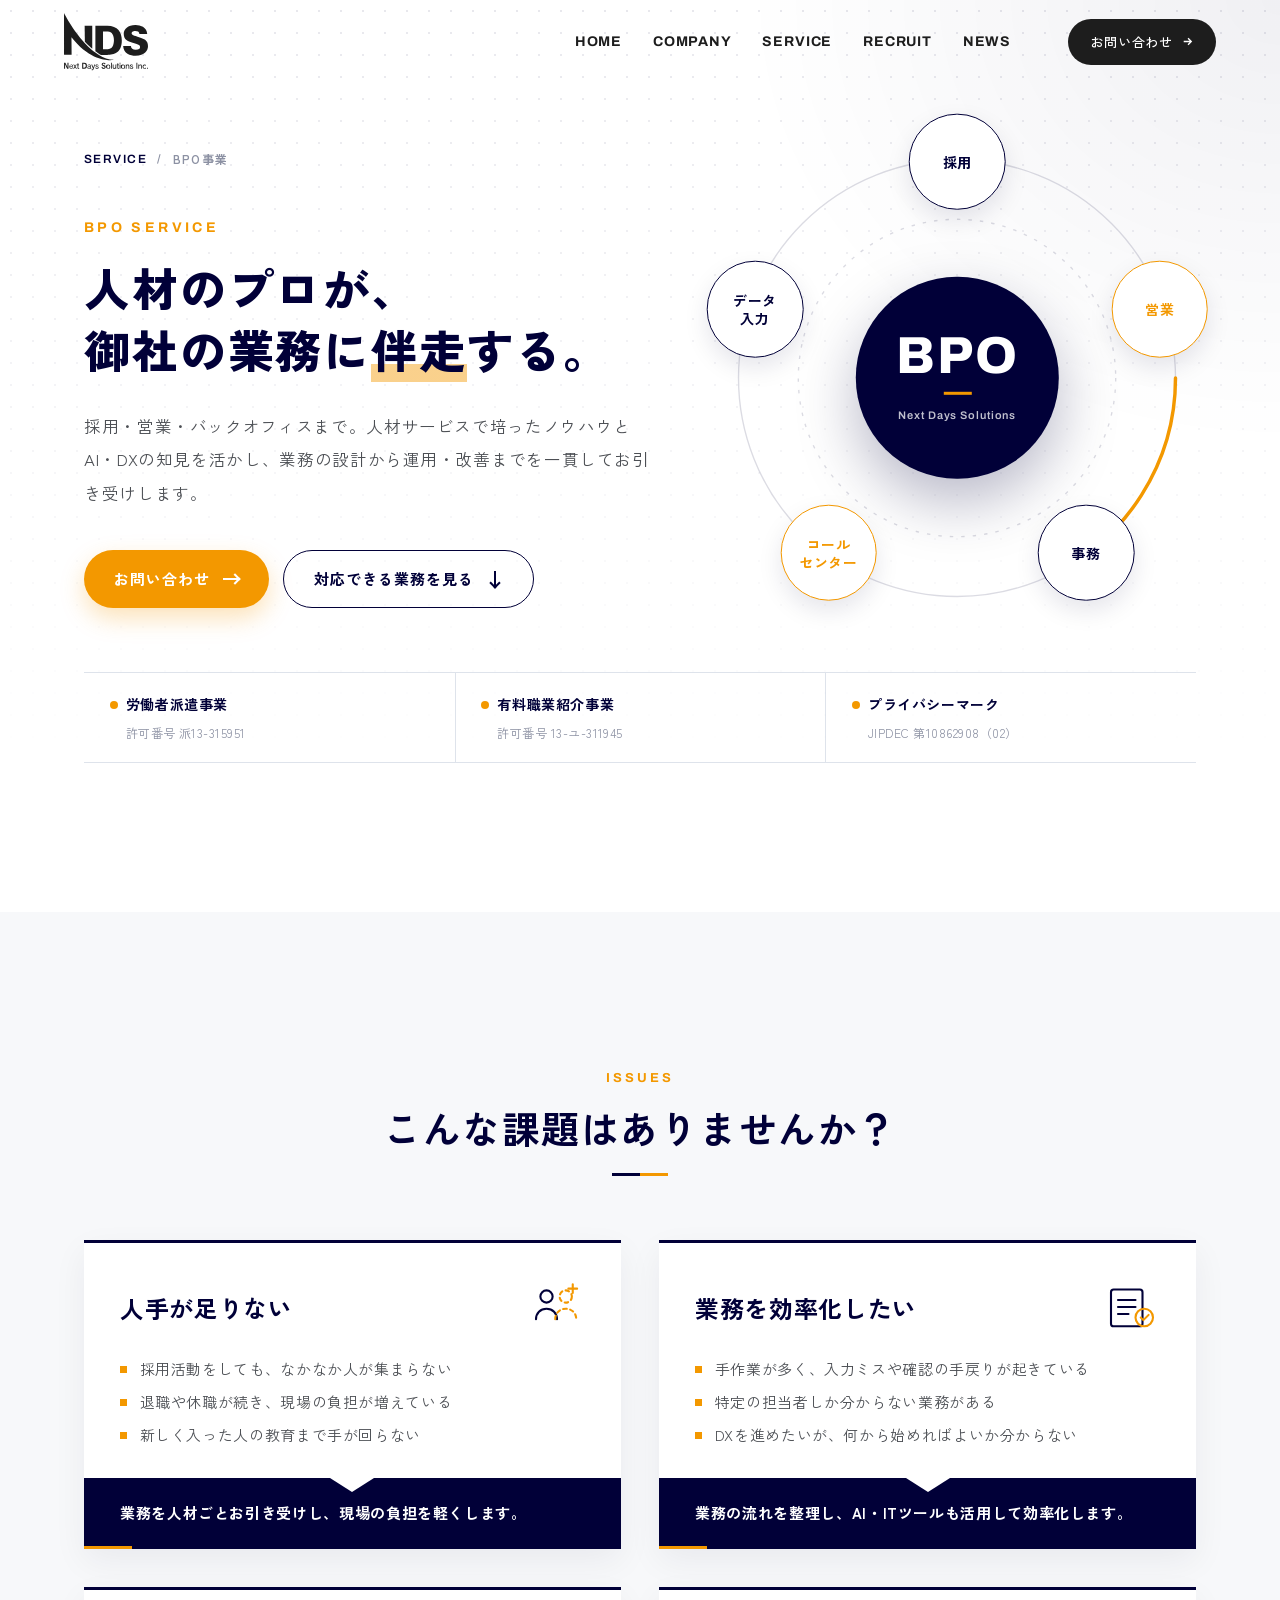
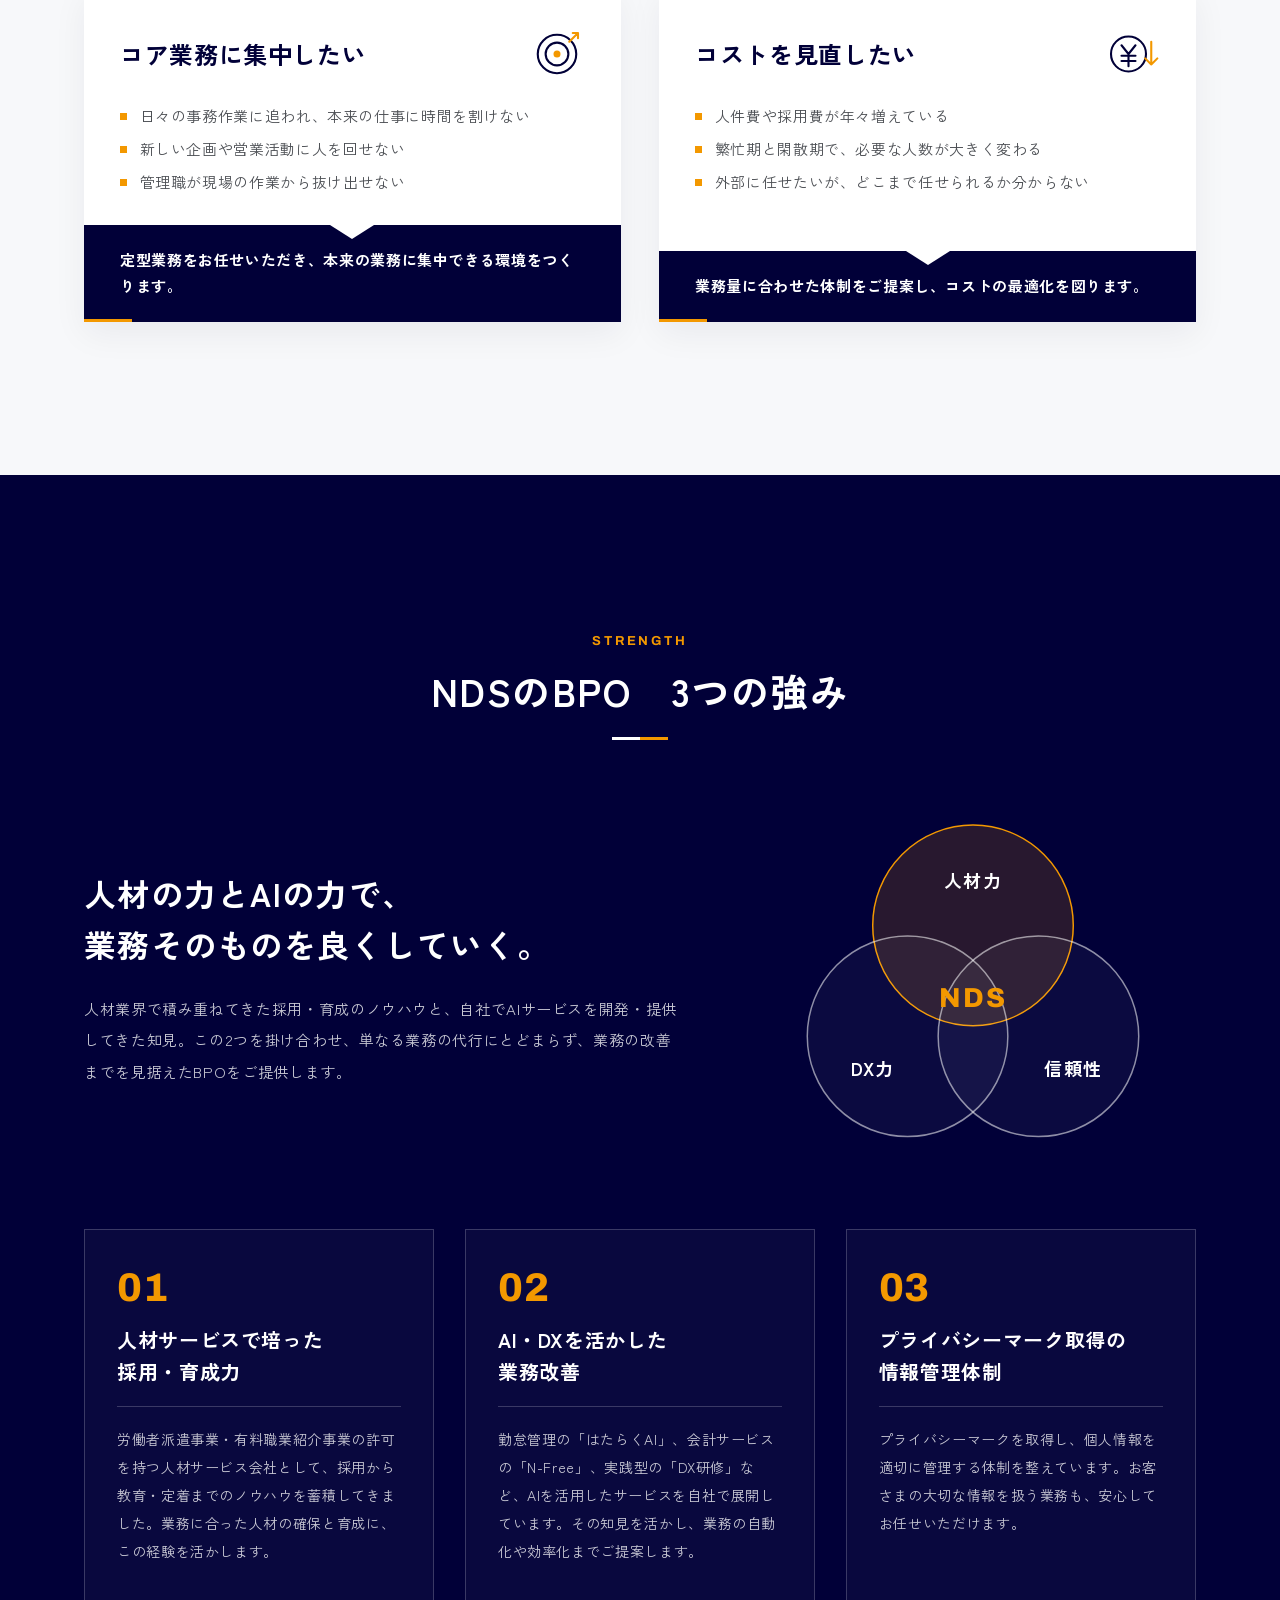
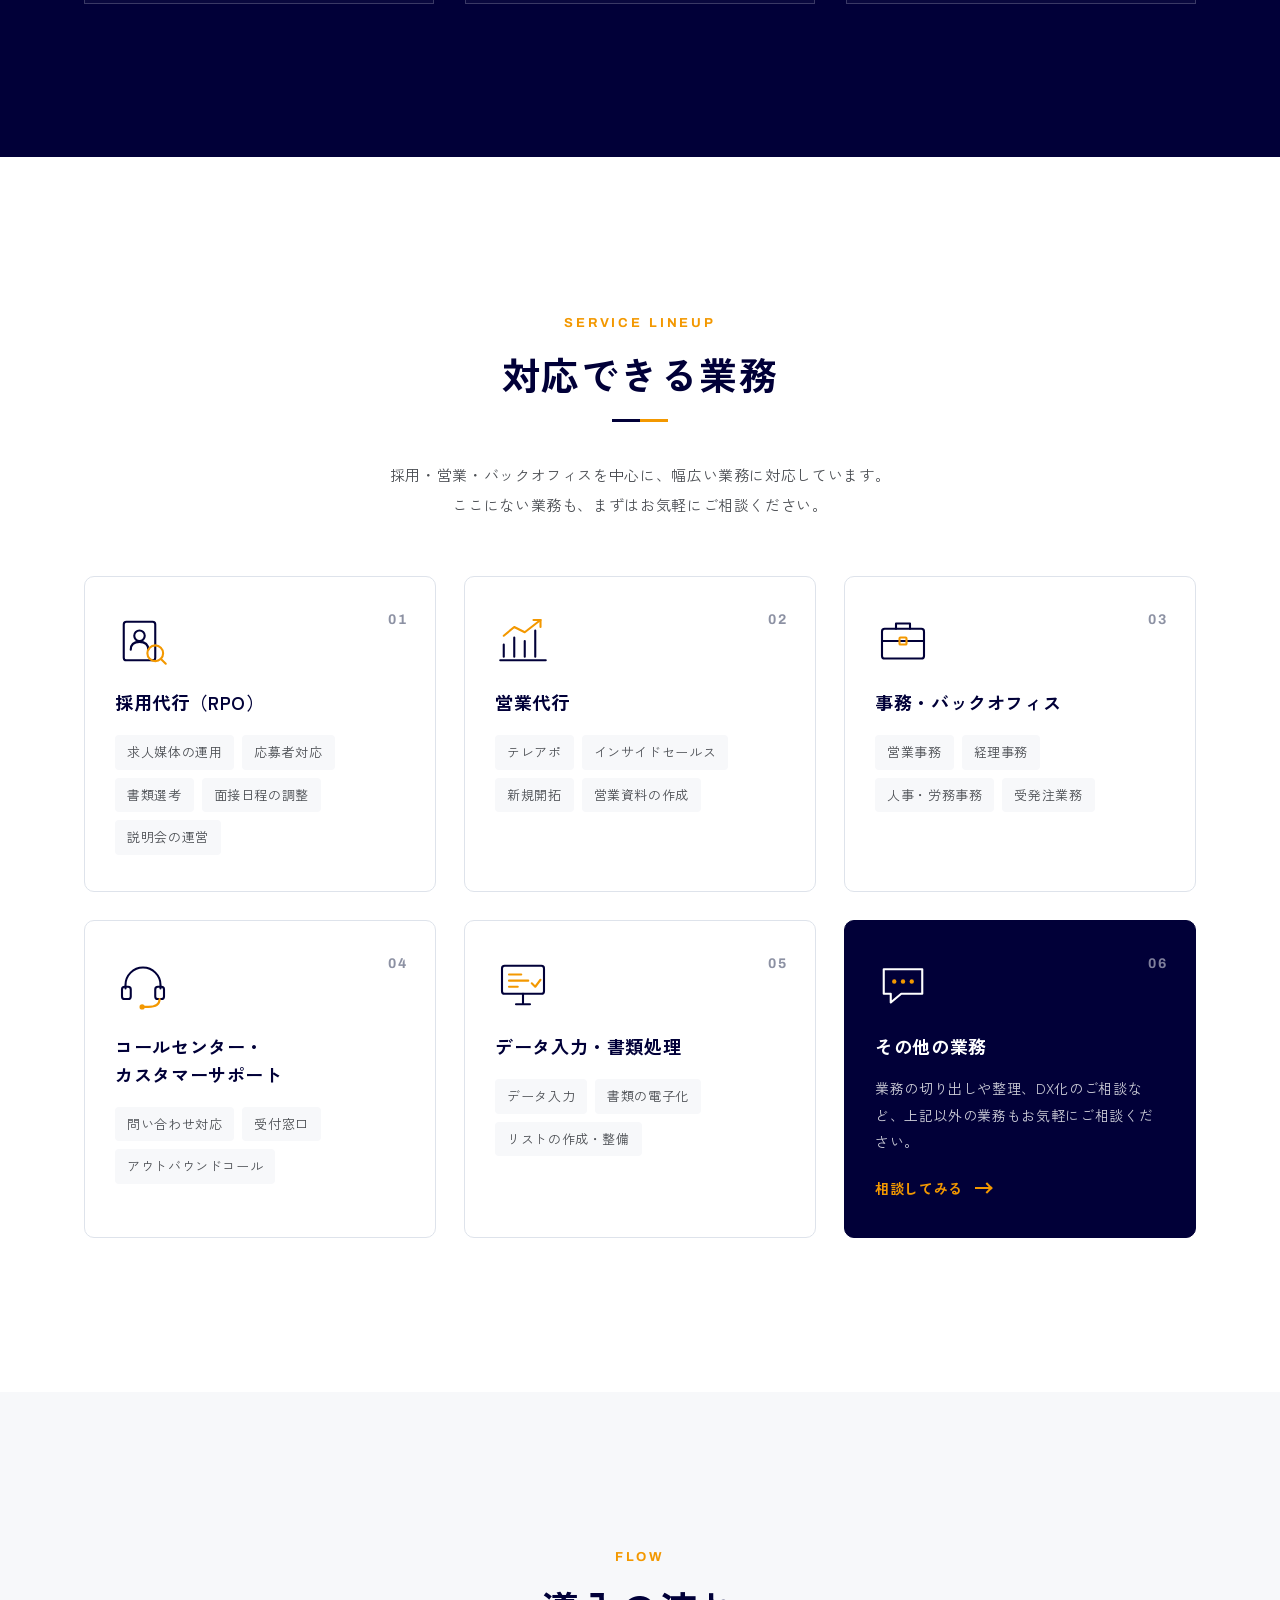
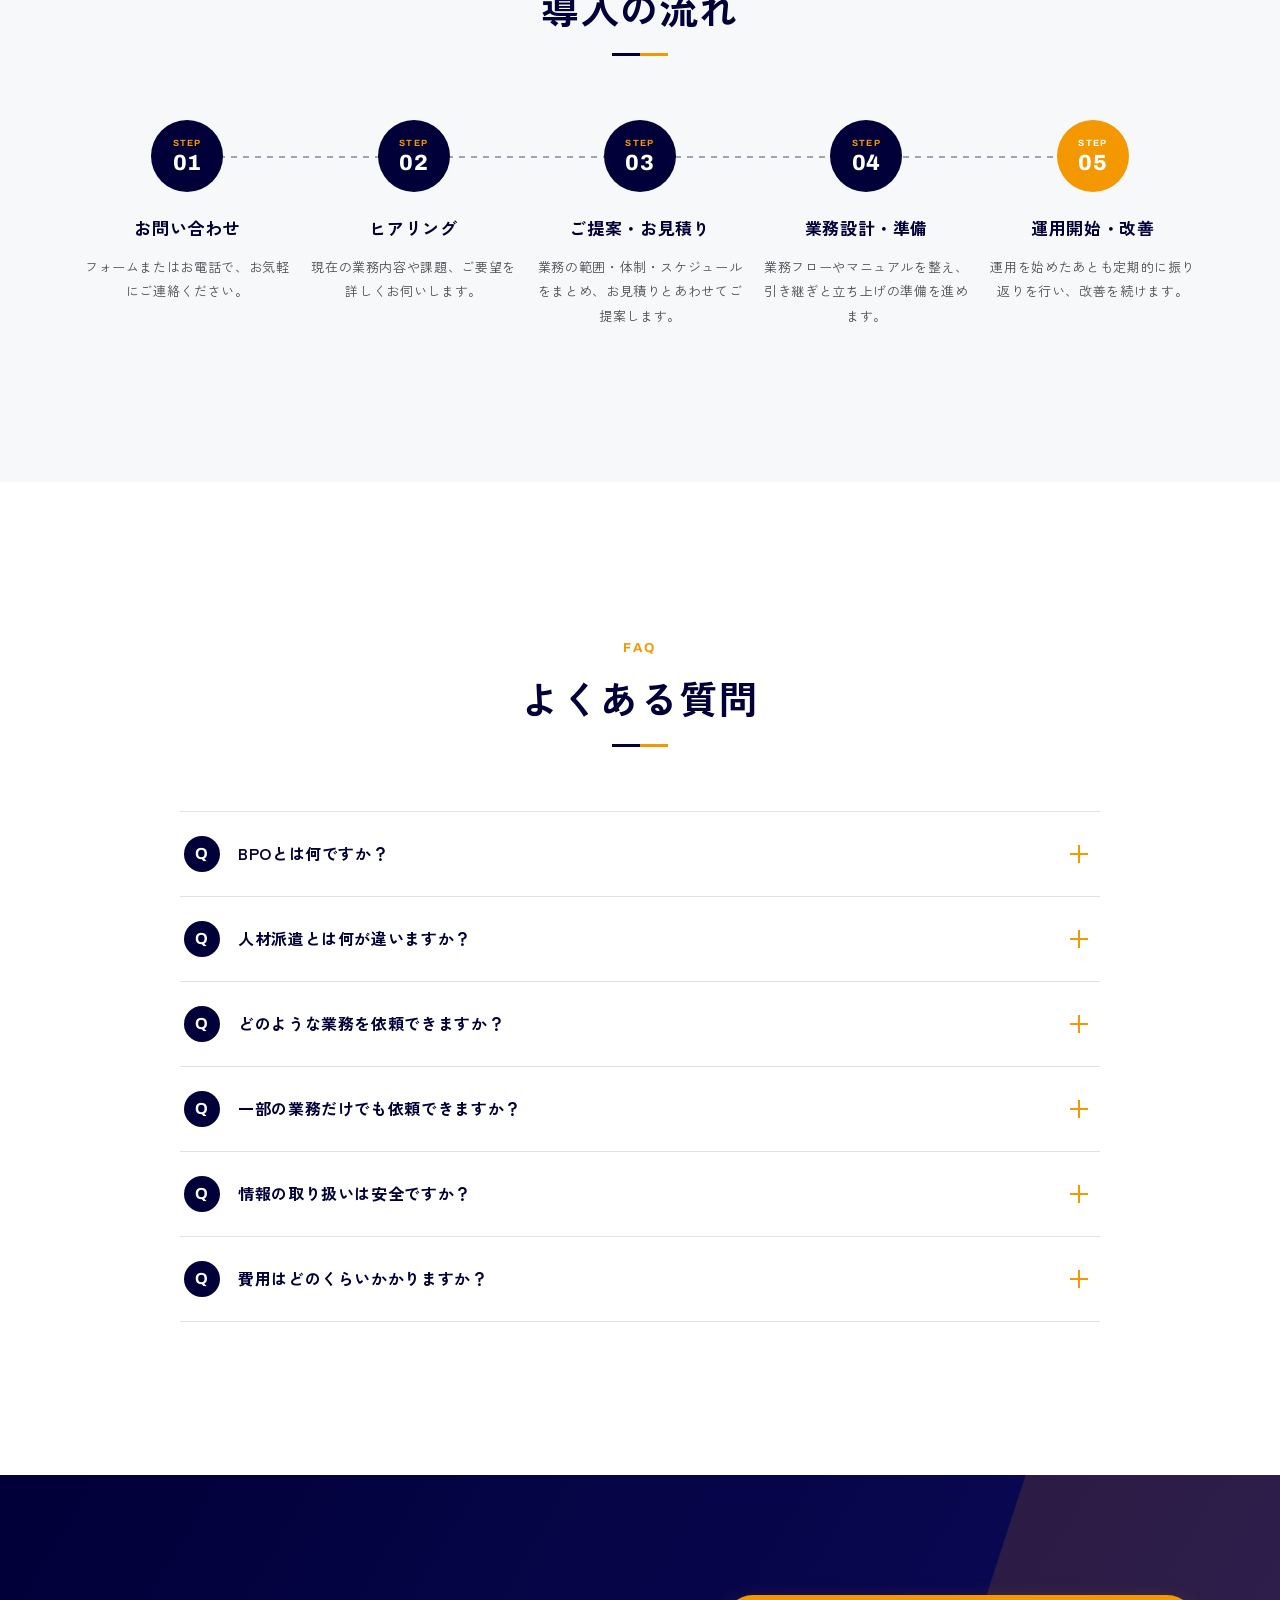
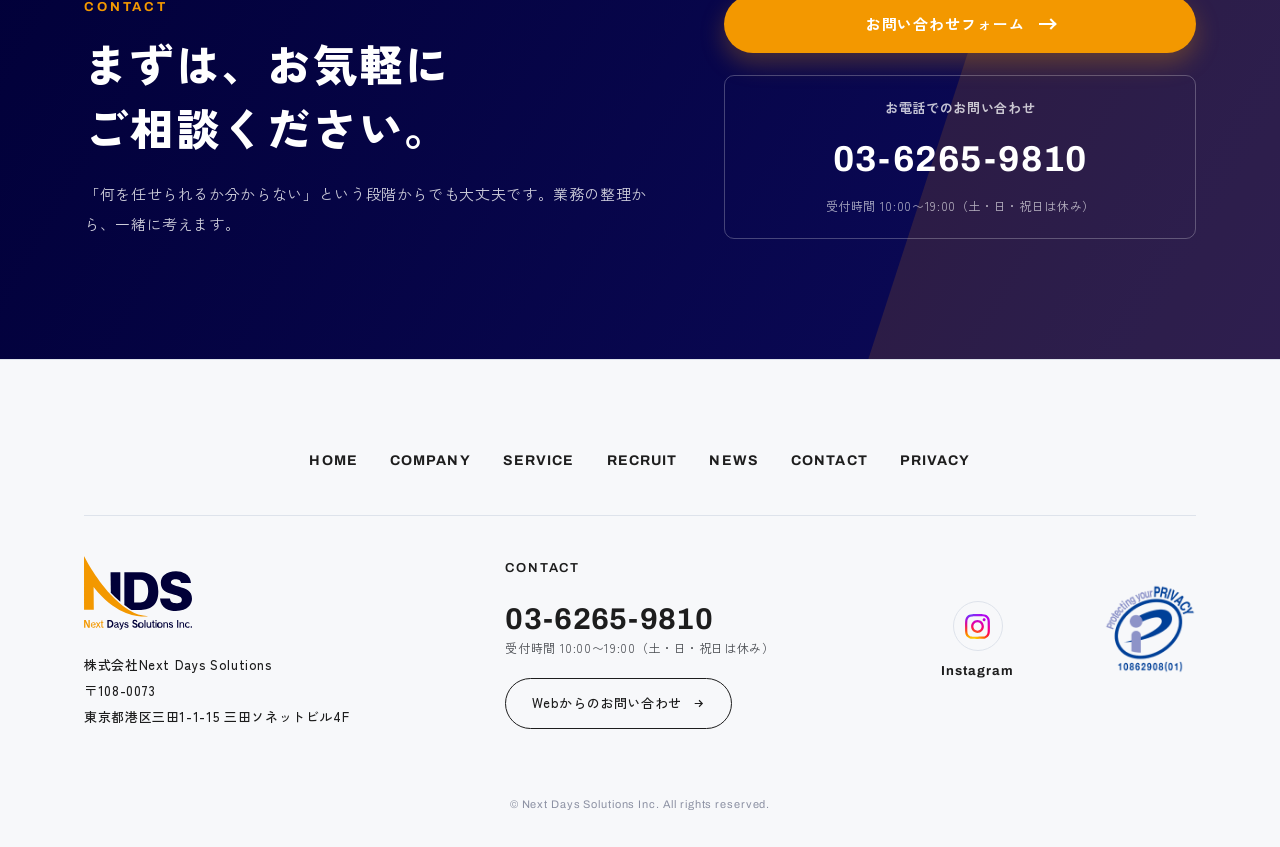
==== bpo.html @ 2b242c33 "BPO事業の紹介ページを追加し、はたらくAI と N-Free の説明文を直す BPO事業のページ（bpo.html、WordPress では /service/bpo/） - 白地に紺とオレンジで組" ====
<!DOCTYPE html>
<html lang="ja">

<head>
  <meta charset="UTF-8">
  <meta name="viewport" content="width=device-width, initial-scale=1">
  <title>BPO事業｜株式会社Next Days Solutions</title>
  <meta name="description" content="株式会社Next Days Solutions（ネクストデイズソリューションズ）のBPOサービス。採用代行・営業代行・事務・バックオフィスなど、人材サービスで培ったノウハウとAI・DXの知見で、業務の設計から運用・改善までを一貫してお引き受けします。">

  <link rel="icon" type="image/png" href="image/favicon.png">
  <link rel="apple-touch-icon" href="image/favicon.png">

  <link rel="preconnect" href="https://fonts.googleapis.com">
  <link rel="preconnect" href="https://fonts.gstatic.com" crossorigin>
  <link href="https://fonts.googleapis.com/css2?family=Archivo:wght@500;600;700;800&family=Zen+Kaku+Gothic+New:wght@400;500;700;900&display=swap" rel="stylesheet">

  <link rel="stylesheet" href="css/base.css">
  <link rel="stylesheet" href="css/layout.css">
  <link rel="stylesheet" href="css/page.css">
  <link rel="stylesheet" href="css/bpo.css">
</head>

<body>

  <header class="header">
    <div class="header__inner">
      <a class="header__logo" href="index.html" aria-label="株式会社Next Days Solutions ホーム">
        <svg xmlns="http://www.w3.org/2000/svg" viewBox="0 0 71.72985 48.90389" role="img">
          <title>Next Days Solutions</title>
        <path class="lg-hole" d="M37.45639,15.80941H33.313V30.871h4.14336c5.17922,0,5.17922-6.75273,5.17922-7.65539C42.63561,19.32578,41.14654,15.80941,37.45639,15.80941Z" />
        <path class="lg-text" d="M36.87382,10.83039H26.80667V32.56653c.9951.72152,3.70022,2.66542,4.72764,3.28349h5.33951c5.85881,0,12.49479-1.8674,12.49479-12.26074C49.36861,16.245,46.0342,10.83039,36.87382,10.83039ZM37.45639,30.871H33.313V15.80941h4.14336c3.69015,0,5.17922,3.51637,5.17922,7.40617C42.63561,24.11824,42.63561,30.871,37.45639,30.871Z" />
        <path class="lg-text" d="M62.76347,20.3216c-4.56427-1.36923-4.98517-1.86714-4.98517-2.925,0-1.77374,2.03933-1.99161,3.17221-1.99161,1.84531,0,3.26972.52894,3.46375,2.58266h6.636a8.01694,8.01694,0,0,0-3.6578-6.19246,12.43437,12.43437,0,0,0-6.40909-1.64926c-6.40961,0-9.97036,3.54745-9.97036,7.53066,0,5.16589,3.23688,6.59722,9.03154,8.122,4.27271,1.12027,4.92,1.96056,4.92,3.20505,0,1.58715-1.03584,2.30319-3.72246,2.30319-2.58959,0-3.8518-.84026-4.111-3.11214h-6.636c.38858,6.41061,5.98869,8.34012,10.58531,8.34012,7.93052,0,10.64949-4.60585,10.64949-8.09117C71.72985,22.998,68.13672,21.93978,62.76347,20.3216Z" />
        <path class="lg-text" d="M24.09977,30.45879V10.83039H17.626l.18829,13.62842A68.4026,68.4026,0,0,0,24.09977,30.45879Z" />
        <path class="lg-mark" d="M24.09977,31.72867a68.40114,68.40114,0,0,1-6.28547-6C7.13805,14.24166,0,0,0,0L.02566,35.73846H6.50455L6.37716,20.62373C24.66364,44.01189,42.63561,39.98844,42.63561,39.98844A26.39159,26.39159,0,0,1,29.84113,35.85c-1.02742-.61807-2.03936-1.29208-3.03446-2.0136Q25.43068,32.8387,24.09977,31.72867Z" />
        <path class="lg-mark" d="M2.68314,47.59078,1.248,44.68006A8.36205,8.36205,0,0,1,.8317,43.49642H.81313c.031.31687.11806,1.16422.11806,1.753v2.34138H.05513V42.54566H1.16722L2.60239,45.437a6.66053,6.66053,0,0,1,.45971,1.15775l.02487.00647a14.25209,14.25209,0,0,1-.13049-1.63645V42.54566h.86976v5.04512Z" />
        <path class="lg-mark" d="M5.1425,46.1419a1.04146,1.04146,0,0,0,1.081.95093,1.25428,1.25428,0,0,0,1.13074-.69863l.34787.4528A1.66623,1.66623,0,0,1,6.18,47.66847a1.87866,1.87866,0,0,1-.01857-3.73218A1.55845,1.55845,0,0,1,7.727,45.68261v.11006Zm1.01269-1.63645A1.01851,1.01851,0,0,0,5.13006,45.6051l1.94454-.27172A.88539.88539,0,0,0,6.15519,44.50545Z" />
        <path class="lg-mark" d="M10.31079,47.59078l-.8822-1.34531-.88841,1.34531H7.7884l1.2488-1.88227L7.90645,44.014H8.652l.78279,1.18364L10.2176,44.014h.7207L9.82621,45.68261l1.24871,1.90817Z" />
        <path class="lg-mark" d="M12.87611,47.66847c-.98782,0-1.32955-.21994-1.32955-1.0155V44.57666H11.062V44.014h.50945V42.88842h.6523V44.014h.60885v.56269h-.60885V46.5235c0,.50459.0994.54344.79522.54344Z" />
        <path class="lg-text" d="M17.28,47.59078H15.5094V42.54566h1.74582a2.27186,2.27186,0,0,1,2.28627,2.52248A2.26392,2.26392,0,0,1,17.28,47.59078Zm-.13662-4.23013h-.702V46.7758h.72691c.90085,0,1.44131-.69847,1.44131-1.71414C18.60956,43.99455,18.038,43.36065,17.14338,43.36065Z" />
        <path class="lg-text" d="M23.19991,47.62962a1.19168,1.19168,0,0,1-.25477.03237.58064.58064,0,0,1-.63986-.49812,1.51754,1.51754,0,0,1-1.26737.5046c-.702,0-1.05-.34276-1.06243-.938v-.03867c0-.69216.45357-1.04139,1.19284-1.20971.50945-.12282.963-.31686.963-.51737,0-.3557-.25476-.46576-.73313-.46576a1.39021,1.39021,0,0,0-1.06856.56917l-.292-.51738a1.74471,1.74471,0,0,1,1.404-.61447c.90085,0,1.39787.32333,1.39787,1.08023v1.701c0,.24583.11806.35588.30443.35588a.744.744,0,0,0,.19259-.03237Zm-1.03756-2.018a1.94989,1.94989,0,0,1-.82623.36865c-.4287.10988-.702.24582-.702.64684v.03885c.01857.29744.19259.44633.54667.44633a1.07167,1.07167,0,0,0,.9816-.57581Z" />
        <path class="lg-text" d="M25.31779,47.869c-.24855.75672-.67095,1.03491-1.59667,1.03491l-.18016-.61447h.09941c.72069,0,.86354-.14225,1.08721-.79557L23.31107,44.014H24.038l.86976,2.14735a3.40376,3.40376,0,0,1,.12427.40749c.01866.09063.031.17462.04344.2523h.00622a4.61273,4.61273,0,0,1,.14293-.65979l.65852-2.14735h.67716Z" />
        <path class="lg-text" d="M28.19989,47.66847a1.75316,1.75316,0,0,1-1.46-.72453l.30442-.5368a1.45518,1.45518,0,0,0,1.168.67274c.47215,0,.70826-.16184.70826-.44633,0-.33646-.2672-.51755-.90707-.6598-.82631-.18108-1.16174-.54974-1.16174-1.04786,0-.58211.47836-.9896,1.32324-.9896a1.55486,1.55486,0,0,1,1.342.58211l-.28577.524a1.25467,1.25467,0,0,0-1.06243-.54991c-.41005,0-.63987.14872-.63987.40749,0,.23936.15528.37513.73305.51108.92572.207,1.34821.56916,1.34821,1.216C29.61019,47.28039,29.14417,47.66847,28.19989,47.66847Z" />
        <path class="lg-text" d="M33.8462,47.71378a1.84212,1.84212,0,0,1-1.88245-1.31311l.69591-.48518a1.32971,1.32971,0,0,0,1.18654.97683c.54667,0,.845-.25877.845-.64685,0-.36235-.21125-.57563-.72078-.76984l-.70187-.25213c-.75809-.28466-1.106-.65332-1.106-1.37137a1.48457,1.48457,0,0,1,1.64633-1.42947,1.60433,1.60433,0,0,1,1.68372,1.00255l-.67725.5046a.98593.98593,0,0,0-.9753-.71158c-.522,0-.78909.26525-.78909.58875,0,.27155.18024.45264.61516.60154l.74548.25212a1.52224,1.52224,0,0,1,1.2178,1.48773C35.62941,47.1315,34.98929,47.71378,33.8462,47.71378Z" />
        <path class="lg-text" d="M37.8403,47.66847a1.874,1.874,0,1,1,1.70221-1.86933A1.67528,1.67528,0,0,1,37.8403,47.66847Zm0-3.15007c-.57155,0-1.0126.47222-1.0126,1.28074,0,.802.441,1.29369,1.0126,1.29369.59642,0,1.0126-.4787,1.0126-1.29369C38.8529,44.99062,38.43672,44.5184,37.8403,44.5184Z" />
        <path class="lg-text" d="M40.14455,47.59078V42.54566h.702v5.04512Z" />
        <path class="lg-text" d="M43.99,47.59078v-.485a1.23883,1.23883,0,0,1-1.137.56269,1.17574,1.17574,0,0,1-1.25485-1.20954V44.014h.67717v2.28312a.71152.71152,0,0,0,.74548.76337.923.923,0,0,0,.91329-.65979V44.014h.68347v3.57681Z" />
        <path class="lg-text" d="M46.92782,47.66847c-.98773,0-1.32947-.21994-1.32947-1.0155V44.57666h-.48449V44.014h.50937V42.88842h.65229V44.014h.60886v.56269h-.60886V46.5235c0,.50459.09949.54344.79523.54344Z" />
        <path class="lg-text" d="M47.46819,43.393v-.84736h.72061V43.393Zm.01244,4.19776V44.014h.6896v3.57681Z" />
        <path class="lg-text" d="M50.46852,47.66847a1.874,1.874,0,1,1,1.70221-1.86933A1.67528,1.67528,0,0,1,50.46852,47.66847Zm0-3.15007c-.57155,0-1.0126.47222-1.0126,1.28074,0,.802.44105,1.29369,1.0126,1.29369.59642,0,1.0126-.4787,1.0126-1.29369C51.48112,44.99062,51.06494,44.5184,50.46852,44.5184Z" />
        <path class="lg-text" d="M55.084,47.59078V45.28159a.70835.70835,0,0,0-.74548-.76319.92043.92043,0,0,0-.91329.65979v2.41259h-.67716V44.014h.62129v.49148a1.21053,1.21053,0,0,1,1.14309-.56916,1.18422,1.18422,0,0,1,1.24872,1.23542v2.41907Z" />
        <path class="lg-text" d="M57.74855,47.66847a1.75373,1.75373,0,0,1-1.46013-.72453l.30443-.5368a1.45554,1.45554,0,0,0,1.168.67274c.47223,0,.70834-.16184.70834-.44633,0-.33646-.26712-.51755-.90715-.6598-.82623-.18108-1.16166-.54974-1.16166-1.04786,0-.58211.47836-.9896,1.32333-.9896a1.555,1.555,0,0,1,1.3419.58211l-.28586.524a1.2544,1.2544,0,0,0-1.06234-.54991c-.41,0-.63986.14872-.63986.40749,0,.23936.15536.37513.733.51108.92572.207,1.34821.56916,1.34821,1.216C59.15877,47.28039,58.69284,47.66847,57.74855,47.66847Z" />
        <path class="lg-text" d="M61.86029,47.59078V42.54566h.73321v5.04512Z" />
        <path class="lg-text" d="M65.81121,47.59078V45.28159a.70836.70836,0,0,0-.74549-.76319.92043.92043,0,0,0-.91328.65979v2.41259h-.67717V44.014h.62129v.49148a1.21055,1.21055,0,0,1,1.1431-.56916,1.18422,1.18422,0,0,1,1.24872,1.23542v2.41907Z" />
        <path class="lg-text" d="M68.81136,47.66847a1.86981,1.86981,0,0,1,0-3.73218,1.64061,1.64061,0,0,1,1.29216.52384l-.24225.56934a1.14253,1.14253,0,0,0-.96916-.51107,1.29149,1.29149,0,0,0,.00613,2.568,1.20123,1.20123,0,0,0,1.00034-.524l.24225.53049A1.59132,1.59132,0,0,1,68.81136,47.66847Z" />
        <path class="lg-text" d="M70.89806,47.59078v-.90544h.77666v.90544Z" />
        </svg>
      </a>

      <nav class="header__nav">
        <a href="index.html">HOME</a>
        <a href="company.html">COMPANY</a>
        <a href="service.html">SERVICE</a>
        <a href="recruit.html">RECRUIT</a>
        <a href="news.html">NEWS</a>
      </nav>

      <a class="header__cta" href="contact.html">
        お問い合わせ
        <svg width="13" height="13" viewBox="0 0 24 24" fill="none" stroke="currentColor" stroke-width="2.4" aria-hidden="true">
          <path d="M5 12h14M13 6l6 6-6 6" />
        </svg>
      </a>

      <button class="burger" type="button" aria-label="メニューを開く" aria-expanded="false" aria-controls="drawer">
        <span></span><span></span><span></span>
      </button>
    </div>
  </header>

  <!-- ============ ドロワー（SP） ============ -->
  <nav class="drawer" id="drawer">
    <ul class="drawer__list">
      <li><a href="index.html">HOME<span>ホーム</span></a></li>
      <li><a href="company.html">COMPANY<span>会社案内</span></a></li>
      <li><a href="service.html">SERVICE<span>事業案内</span></a></li>
      <li><a href="recruit.html">RECRUIT<span>採用情報</span></a></li>
      <li><a href="news.html">NEWS<span>お知らせ</span></a></li>
      <li><a href="contact.html">CONTACT<span>お問い合わせ</span></a></li>
      <li><a href="privacy.html">PRIVACY<span>個人情報保護方針</span></a></li>
    </ul>
  </nav>

  <main>

    <!--
      BPO事業の紹介ページ（LP）。SERVICE の「BPO事業」から入る。
      白を基調に、紺（--c-navy）とオレンジ（--c-orange）をポイントに使う。
      写真は使わず、図形とアイコンで組んでいる。
      実績の数字・導入事例・資料ダウンロードは、載せられるものがないので置かない。
    -->

    <!-- ============ ファーストビュー ============ -->
    <section class="bpo-hero">
      <div class="inner bpo-hero__inner">
        <div class="bpo-hero__body">
          <p class="bpo-crumb reveal">
            <a href="service.html">SERVICE</a>
            <span aria-hidden="true">/</span>
            <span>BPO事業</span>
          </p>
          <p class="bpo-hero__en reveal" style="--d: .1s;">BPO SERVICE</p>
          <h1 class="bpo-hero__title">
            <span class="bpo-line reveal" style="--d: .2s;">人材のプロが、</span>
            <span class="bpo-line reveal" style="--d: .32s;">御社の業務に<em>伴走</em>する。</span>
          </h1>
          <p class="bpo-hero__lead reveal" style="--d: .45s;">採用・営業・バックオフィスまで。人材サービスで培ったノウハウとAI・DXの知見を活かし、業務の設計から運用・改善までを一貫してお引き受けします。</p>
          <div class="bpo-hero__btns reveal" style="--d: .55s;">
            <a class="bpo-btn bpo-btn--orange" href="contact.html">お問い合わせ<span class="bpo-btn__arrow" aria-hidden="true"></span></a>
            <a class="bpo-btn bpo-btn--line" href="#lineup">対応できる業務を見る<span class="bpo-btn__arrow bpo-btn__arrow--down" aria-hidden="true"></span></a>
          </div>
        </div>

        <!-- 右側の図：対応する業務が、中心の NDS のまわりを回っている -->
        <div class="bpo-orbit" aria-hidden="true">
          <svg class="bpo-orbit__rings" viewBox="0 0 400 400">
            <circle cx="200" cy="200" r="190" />
            <circle cx="200" cy="200" r="138" />
            <circle class="bpo-orbit__arc" cx="200" cy="200" r="190" pathLength="100" />
          </svg>
          <div class="bpo-orbit__core">
            <span class="bpo-orbit__core-en">BPO</span>
            <span class="bpo-orbit__core-ja">Next Days Solutions</span>
          </div>
          <span class="bpo-chip bpo-chip--1">採用</span>
          <span class="bpo-chip bpo-chip--2">営業</span>
          <span class="bpo-chip bpo-chip--3">事務</span>
          <span class="bpo-chip bpo-chip--4">コール<br>センター</span>
          <span class="bpo-chip bpo-chip--5">データ<br>入力</span>
        </div>
      </div>

      <!-- 数字の実績の代わりに、事実として示せる許可・認証を並べる -->
      <div class="inner">
        <ul class="bpo-trust reveal" style="--d: .65s;">
          <li><span class="bpo-trust__label">労働者派遣事業</span><span class="bpo-trust__value">許可番号 派13-315951</span></li>
          <li><span class="bpo-trust__label">有料職業紹介事業</span><span class="bpo-trust__value">許可番号 13-ユ-311945</span></li>
          <li><span class="bpo-trust__label">プライバシーマーク</span><span class="bpo-trust__value">JIPDEC 第10862908（02）</span></li>
        </ul>
      </div>

      <nav class="inner bpo-toc reveal" style="--d: .75s;" aria-label="このページの内容">
        <a href="#issues">解決できる課題</a>
        <a href="#strength">3つの強み</a>
        <a href="#lineup">対応できる業務</a>
        <a href="#flow">導入の流れ</a>
        <a href="#faq">よくある質問</a>
      </nav>
    </section>

    <!-- ============ 解決できる課題 ============ -->
    <section class="section bpo-issues" id="issues">
      <div class="inner">
        <div class="bpo-head reveal">
          <p class="bpo-head__en">ISSUES</p>
          <h2 class="bpo-head__ja">こんな課題はありませんか？</h2>
        </div>

        <div class="bpo-issues__grid">
          <article class="bpo-issue reveal">
            <div class="bpo-issue__top">
              <h3 class="bpo-issue__title">人手が足りない</h3>
              <svg class="bpo-icon" viewBox="0 0 64 64" aria-hidden="true">
                <circle cx="20" cy="20" r="7" />
                <path d="M8 46c0-7 5-12 12-12s12 5 12 12" />
                <circle class="ac" cx="42" cy="20" r="7" stroke-dasharray="4 4" />
                <path class="ac" d="M30 46c0-7 5-12 12-12s12 5 12 12" stroke-dasharray="4 4" />
                <path class="ac" d="M50 6v10M45 11h10" />
              </svg>
            </div>
            <ul class="bpo-issue__list">
              <li>採用活動をしても、なかなか人が集まらない</li>
              <li>退職や休職が続き、現場の負担が増えている</li>
              <li>新しく入った人の教育まで手が回らない</li>
            </ul>
            <p class="bpo-issue__answer">業務を人材ごとお引き受けし、現場の負担を軽くします。</p>
          </article>

          <article class="bpo-issue reveal" style="--d: .08s;">
            <div class="bpo-issue__top">
              <h3 class="bpo-issue__title">業務を効率化したい</h3>
              <svg class="bpo-icon" viewBox="0 0 64 64" aria-hidden="true">
                <rect x="8" y="12" width="36" height="42" rx="3" />
                <path d="M16 24h20M16 32h20M16 40h12" />
                <circle class="ac" cx="46" cy="44" r="10" />
                <path class="ac" d="M42 44l3 3 6-6" />
              </svg>
            </div>
            <ul class="bpo-issue__list">
              <li>手作業が多く、入力ミスや確認の手戻りが起きている</li>
              <li>特定の担当者しか分からない業務がある</li>
              <li>DXを進めたいが、何から始めればよいか分からない</li>
            </ul>
            <p class="bpo-issue__answer">業務の流れを整理し、AI・ITツールも活用して効率化します。</p>
          </article>

          <article class="bpo-issue reveal">
            <div class="bpo-issue__top">
              <h3 class="bpo-issue__title">コア業務に集中したい</h3>
              <svg class="bpo-icon" viewBox="0 0 64 64" aria-hidden="true">
                <circle cx="32" cy="32" r="22" />
                <circle cx="32" cy="32" r="13" />
                <circle class="ac ac--fill" cx="32" cy="32" r="4" />
                <path class="ac" d="M46 18l10-10M50 8h6v6" />
              </svg>
            </div>
            <ul class="bpo-issue__list">
              <li>日々の事務作業に追われ、本来の仕事に時間を割けない</li>
              <li>新しい企画や営業活動に人を回せない</li>
              <li>管理職が現場の作業から抜け出せない</li>
            </ul>
            <p class="bpo-issue__answer">定型業務をお任せいただき、本来の業務に集中できる環境をつくります。</p>
          </article>

          <article class="bpo-issue reveal" style="--d: .08s;">
            <div class="bpo-issue__top">
              <h3 class="bpo-issue__title">コストを見直したい</h3>
              <svg class="bpo-icon" viewBox="0 0 64 64" aria-hidden="true">
                <circle cx="28" cy="32" r="20" />
                <path d="M20 22l8 10 8-10M20 34h16M20 40h16M28 32v14" />
                <path class="ac" d="M54 18v26M47 37l7 7 7-7" />
              </svg>
            </div>
            <ul class="bpo-issue__list">
              <li>人件費や採用費が年々増えている</li>
              <li>繁忙期と閑散期で、必要な人数が大きく変わる</li>
              <li>外部に任せたいが、どこまで任せられるか分からない</li>
            </ul>
            <p class="bpo-issue__answer">業務量に合わせた体制をご提案し、コストの最適化を図ります。</p>
          </article>
        </div>
      </div>
    </section>

    <!-- ============ 3つの強み ============ -->
    <section class="section bpo-strength" id="strength">
      <div class="inner">
        <div class="bpo-head bpo-head--light reveal">
          <p class="bpo-head__en">STRENGTH</p>
          <h2 class="bpo-head__ja">NDSのBPO　3つの強み</h2>
        </div>

        <div class="bpo-strength__intro">
          <div class="bpo-strength__text reveal">
            <p class="bpo-strength__catch">人材の力とAIの力で、<br>業務そのものを良くしていく。</p>
            <p>人材業界で積み重ねてきた採用・育成のノウハウと、自社でAIサービスを開発・提供してきた知見。この2つを掛け合わせ、単なる業務の代行にとどまらず、業務の改善までを見据えたBPOをご提供します。</p>
          </div>

          <!-- 3 つの強みが重なるところに NDS がある、という図 -->
          <div class="bpo-venn reveal" style="--d: .15s;" aria-hidden="true">
            <svg viewBox="0 0 360 330">
              <circle class="bpo-venn__c bpo-venn__c--1" cx="180" cy="115" r="95" />
              <circle class="bpo-venn__c bpo-venn__c--2" cx="118" cy="220" r="95" />
              <circle class="bpo-venn__c bpo-venn__c--3" cx="242" cy="220" r="95" />
              <text x="180" y="80">人材力</text>
              <text x="85" y="258">DX力</text>
              <text x="275" y="258">信頼性</text>
              <text class="bpo-venn__core" x="180" y="192">NDS</text>
            </svg>
          </div>
        </div>

        <div class="bpo-strength__list">
          <article class="bpo-point reveal">
            <p class="bpo-point__num">01</p>
            <h3 class="bpo-point__title">人材サービスで培った<br>採用・育成力</h3>
            <p class="bpo-point__text">労働者派遣事業・有料職業紹介事業の許可を持つ人材サービス会社として、採用から教育・定着までのノウハウを蓄積してきました。業務に合った人材の確保と育成に、この経験を活かします。</p>
          </article>
          <article class="bpo-point reveal" style="--d: .1s;">
            <p class="bpo-point__num">02</p>
            <h3 class="bpo-point__title">AI・DXを活かした<br>業務改善</h3>
            <p class="bpo-point__text">勤怠管理の「はたらくAI」、会計サービスの「N-Free」、実践型の「DX研修」など、AIを活用したサービスを自社で展開しています。その知見を活かし、業務の自動化や効率化までご提案します。</p>
          </article>
          <article class="bpo-point reveal" style="--d: .2s;">
            <p class="bpo-point__num">03</p>
            <h3 class="bpo-point__title">プライバシーマーク取得の<br>情報管理体制</h3>
            <p class="bpo-point__text">プライバシーマークを取得し、個人情報を適切に管理する体制を整えています。お客さまの大切な情報を扱う業務も、安心してお任せいただけます。</p>
          </article>
        </div>
      </div>
    </section>

    <!-- ============ 対応できる業務 ============ -->
    <section class="section bpo-lineup" id="lineup">
      <div class="inner">
        <div class="bpo-head reveal">
          <p class="bpo-head__en">SERVICE LINEUP</p>
          <h2 class="bpo-head__ja">対応できる業務</h2>
        </div>
        <p class="bpo-lineup__lead reveal">採用・営業・バックオフィスを中心に、幅広い業務に対応しています。<br>ここにない業務も、まずはお気軽にご相談ください。</p>

        <div class="bpo-lineup__grid">
          <article class="bpo-svc reveal">
            <svg class="bpo-icon" viewBox="0 0 64 64" aria-hidden="true">
              <rect x="10" y="10" width="36" height="44" rx="3" />
              <circle cx="28" cy="26" r="6" />
              <path d="M18 42c0-6 4-9 10-9s10 3 10 9" />
              <circle class="ac" cx="46" cy="46" r="9" />
              <path class="ac" d="M52.5 52.5L58 58" />
            </svg>
            <p class="bpo-svc__num">01</p>
            <h3 class="bpo-svc__title">採用代行（RPO）</h3>
            <ul class="bpo-tags">
              <li>求人媒体の運用</li><li>応募者対応</li><li>書類選考</li><li>面接日程の調整</li><li>説明会の運営</li>
            </ul>
          </article>

          <article class="bpo-svc reveal" style="--d: .08s;">
            <svg class="bpo-icon" viewBox="0 0 64 64" aria-hidden="true">
              <path d="M10 50V36M22 50V28M34 50V32M46 50V20" />
              <path d="M6 54h52" />
              <path class="ac" d="M10 26l12-10 12 6 18-14" />
              <path class="ac" d="M44 8h8v8" />
            </svg>
            <p class="bpo-svc__num">02</p>
            <h3 class="bpo-svc__title">営業代行</h3>
            <ul class="bpo-tags">
              <li>テレアポ</li><li>インサイドセールス</li><li>新規開拓</li><li>営業資料の作成</li>
            </ul>
          </article>

          <article class="bpo-svc reveal" style="--d: .16s;">
            <svg class="bpo-icon" viewBox="0 0 64 64" aria-hidden="true">
              <rect x="8" y="18" width="48" height="34" rx="3" />
              <path d="M24 18v-6h16v6M8 32h48" />
              <rect class="ac" x="28" y="28" width="8" height="8" rx="1" />
            </svg>
            <p class="bpo-svc__num">03</p>
            <h3 class="bpo-svc__title">事務・バックオフィス</h3>
            <ul class="bpo-tags">
              <li>営業事務</li><li>経理事務</li><li>人事・労務事務</li><li>受発注業務</li>
            </ul>
          </article>

          <article class="bpo-svc reveal">
            <svg class="bpo-icon" viewBox="0 0 64 64" aria-hidden="true">
              <path d="M12 36v-4a20 20 0 0 1 40 0v4" />
              <rect x="8" y="34" width="10" height="14" rx="3" />
              <rect x="46" y="34" width="10" height="14" rx="3" />
              <path class="ac" d="M51 48c0 6-5 9-13 9h-4" />
              <circle class="ac ac--fill" cx="31" cy="57" r="3" />
            </svg>
            <p class="bpo-svc__num">04</p>
            <h3 class="bpo-svc__title">コールセンター・<br>カスタマーサポート</h3>
            <ul class="bpo-tags">
              <li>問い合わせ対応</li><li>受付窓口</li><li>アウトバウンドコール</li>
            </ul>
          </article>

          <article class="bpo-svc reveal" style="--d: .08s;">
            <svg class="bpo-icon" viewBox="0 0 64 64" aria-hidden="true">
              <rect x="8" y="10" width="48" height="32" rx="3" />
              <path d="M24 54h16M32 42v12" />
              <path class="ac" d="M16 20h14M16 27h22M16 34h10" />
              <path class="ac" d="M42 30l4 4 6-8" />
            </svg>
            <p class="bpo-svc__num">05</p>
            <h3 class="bpo-svc__title">データ入力・書類処理</h3>
            <ul class="bpo-tags">
              <li>データ入力</li><li>書類の電子化</li><li>リストの作成・整備</li>
            </ul>
          </article>

          <a class="bpo-svc bpo-svc--other reveal" style="--d: .16s;" href="contact.html">
            <svg class="bpo-icon" viewBox="0 0 64 64" aria-hidden="true">
              <path d="M10 14h44v28H30l-12 10V42h-8z" />
              <circle class="ac ac--fill" cx="22" cy="28" r="2.5" />
              <circle class="ac ac--fill" cx="32" cy="28" r="2.5" />
              <circle class="ac ac--fill" cx="42" cy="28" r="2.5" />
            </svg>
            <p class="bpo-svc__num">06</p>
            <h3 class="bpo-svc__title">その他の業務</h3>
            <p class="bpo-svc__text">業務の切り出しや整理、DX化のご相談など、上記以外の業務もお気軽にご相談ください。</p>
            <span class="bpo-svc__more">相談してみる<span class="bpo-btn__arrow" aria-hidden="true"></span></span>
          </a>
        </div>
      </div>
    </section>

    <!-- ============ 導入の流れ ============ -->
    <section class="section bpo-flow" id="flow">
      <div class="inner">
        <div class="bpo-head reveal">
          <p class="bpo-head__en">FLOW</p>
          <h2 class="bpo-head__ja">導入の流れ</h2>
        </div>

        <ol class="bpo-flow__list">
          <li class="bpo-step reveal">
            <p class="bpo-step__num"><span>STEP</span>01</p>
            <h3 class="bpo-step__title">お問い合わせ</h3>
            <p class="bpo-step__text">フォームまたはお電話で、お気軽にご連絡ください。</p>
          </li>
          <li class="bpo-step reveal" style="--d: .08s;">
            <p class="bpo-step__num"><span>STEP</span>02</p>
            <h3 class="bpo-step__title">ヒアリング</h3>
            <p class="bpo-step__text">現在の業務内容や課題、ご要望を詳しくお伺いします。</p>
          </li>
          <li class="bpo-step reveal" style="--d: .16s;">
            <p class="bpo-step__num"><span>STEP</span>03</p>
            <h3 class="bpo-step__title">ご提案・お見積り</h3>
            <p class="bpo-step__text">業務の範囲・体制・スケジュールをまとめ、お見積りとあわせてご提案します。</p>
          </li>
          <li class="bpo-step reveal" style="--d: .24s;">
            <p class="bpo-step__num"><span>STEP</span>04</p>
            <h3 class="bpo-step__title">業務設計・準備</h3>
            <p class="bpo-step__text">業務フローやマニュアルを整え、引き継ぎと立ち上げの準備を進めます。</p>
          </li>
          <li class="bpo-step bpo-step--last reveal" style="--d: .32s;">
            <p class="bpo-step__num"><span>STEP</span>05</p>
            <h3 class="bpo-step__title">運用開始・改善</h3>
            <p class="bpo-step__text">運用を始めたあとも定期的に振り返りを行い、改善を続けます。</p>
          </li>
        </ol>
      </div>
    </section>

    <!-- ============ よくある質問 ============ -->
    <section class="section bpo-faq" id="faq">
      <div class="inner">
        <div class="bpo-head reveal">
          <p class="bpo-head__en">FAQ</p>
          <h2 class="bpo-head__ja">よくある質問</h2>
        </div>

        <div class="bpo-faq__list">
          <details class="bpo-qa reveal">
            <summary><span class="bpo-qa__q">Q</span>BPOとは何ですか？<span class="bpo-qa__icon" aria-hidden="true"></span></summary>
            <div class="bpo-qa__a">
              <p>BPOはBusiness Process Outsourcing（ビジネス・プロセス・アウトソーシング）の略で、企業の業務の一部を、業務の流れごと外部の専門会社に任せることをいいます。定型的な業務を任せることで、社員の皆さまが本来の業務に集中しやすくなります。</p>
            </div>
          </details>
          <details class="bpo-qa reveal">
            <summary><span class="bpo-qa__q">Q</span>人材派遣とは何が違いますか？<span class="bpo-qa__icon" aria-hidden="true"></span></summary>
            <div class="bpo-qa__a">
              <p>人材派遣は、派遣されたスタッフにお客さまが直接指示を出して業務を進める形です。BPOは、業務そのものを当社がお引き受けし、業務の進め方や管理も当社が行います。どちらが合うか分からない場合も、業務の内容をお伺いしたうえでご提案します。</p>
            </div>
          </details>
          <details class="bpo-qa reveal">
            <summary><span class="bpo-qa__q">Q</span>どのような業務を依頼できますか？<span class="bpo-qa__icon" aria-hidden="true"></span></summary>
            <div class="bpo-qa__a">
              <p>採用代行、営業代行、事務・バックオフィス、コールセンター・カスタマーサポート、データ入力・書類処理などに対応しています。それ以外の業務についても、内容をお伺いしたうえで対応の可否をご案内します。</p>
            </div>
          </details>
          <details class="bpo-qa reveal">
            <summary><span class="bpo-qa__q">Q</span>一部の業務だけでも依頼できますか？<span class="bpo-qa__icon" aria-hidden="true"></span></summary>
            <div class="bpo-qa__a">
              <p>業務の一部の工程だけのご依頼についても、ご相談を承っております。まずはお気軽にお問い合わせください。</p>
            </div>
          </details>
          <details class="bpo-qa reveal">
            <summary><span class="bpo-qa__q">Q</span>情報の取り扱いは安全ですか？<span class="bpo-qa__icon" aria-hidden="true"></span></summary>
            <div class="bpo-qa__a">
              <p>当社はプライバシーマークを取得しており、<a href="privacy.html">個人情報保護方針</a>に基づいて、お預かりした情報を適切に管理しています。</p>
            </div>
          </details>
          <details class="bpo-qa reveal">
            <summary><span class="bpo-qa__q">Q</span>費用はどのくらいかかりますか？<span class="bpo-qa__icon" aria-hidden="true"></span></summary>
            <div class="bpo-qa__a">
              <p>業務の内容や量、期間によって異なります。ヒアリングの内容をもとに、お見積りをご提示します。</p>
            </div>
          </details>
        </div>
      </div>
    </section>

    <!-- ============ お問い合わせ ============ -->
    <section class="bpo-cta">
      <div class="inner bpo-cta__inner">
        <div class="bpo-cta__body reveal">
          <p class="bpo-cta__en">CONTACT</p>
          <h2 class="bpo-cta__title">まずは、お気軽に<br>ご相談ください。</h2>
          <p class="bpo-cta__text">「何を任せられるか分からない」という段階からでも大丈夫です。業務の整理から、一緒に考えます。</p>
        </div>
        <div class="bpo-cta__actions reveal" style="--d: .12s;">
          <a class="bpo-btn bpo-btn--orange bpo-btn--wide" href="contact.html">お問い合わせフォーム<span class="bpo-btn__arrow" aria-hidden="true"></span></a>
          <div class="bpo-cta__tel">
            <p class="bpo-cta__tel-label">お電話でのお問い合わせ</p>
            <a class="bpo-cta__tel-num" href="tel:0362659810">03-6265-9810</a>
            <p class="bpo-cta__tel-hours">受付時間 10:00〜19:00（土・日・祝日は休み）</p>
          </div>
        </div>
      </div>
    </section>

  </main>

  <footer class="footer">
    <div class="inner">
      <nav class="footer__nav">
        <a href="index.html">HOME</a>
        <a href="company.html">COMPANY</a>
        <a href="service.html">SERVICE</a>
        <a href="recruit.html">RECRUIT</a>
        <a href="news.html">NEWS</a>
        <a href="contact.html">CONTACT</a>
        <a href="privacy.html">PRIVACY</a>
      </nav>

      <div class="footer__body">
        <div>
          <div class="footer__logo">
            <svg xmlns="http://www.w3.org/2000/svg" viewBox="0 0 71.72985 48.90389" role="img">
              <title>株式会社Next Days Solutions</title>
          <path class="lg-hole" d="M37.45639,15.80941H33.313V30.871h4.14336c5.17922,0,5.17922-6.75273,5.17922-7.65539C42.63561,19.32578,41.14654,15.80941,37.45639,15.80941Z" />
          <path class="lg-text" d="M36.87382,10.83039H26.80667V32.56653c.9951.72152,3.70022,2.66542,4.72764,3.28349h5.33951c5.85881,0,12.49479-1.8674,12.49479-12.26074C49.36861,16.245,46.0342,10.83039,36.87382,10.83039ZM37.45639,30.871H33.313V15.80941h4.14336c3.69015,0,5.17922,3.51637,5.17922,7.40617C42.63561,24.11824,42.63561,30.871,37.45639,30.871Z" />
          <path class="lg-text" d="M62.76347,20.3216c-4.56427-1.36923-4.98517-1.86714-4.98517-2.925,0-1.77374,2.03933-1.99161,3.17221-1.99161,1.84531,0,3.26972.52894,3.46375,2.58266h6.636a8.01694,8.01694,0,0,0-3.6578-6.19246,12.43437,12.43437,0,0,0-6.40909-1.64926c-6.40961,0-9.97036,3.54745-9.97036,7.53066,0,5.16589,3.23688,6.59722,9.03154,8.122,4.27271,1.12027,4.92,1.96056,4.92,3.20505,0,1.58715-1.03584,2.30319-3.72246,2.30319-2.58959,0-3.8518-.84026-4.111-3.11214h-6.636c.38858,6.41061,5.98869,8.34012,10.58531,8.34012,7.93052,0,10.64949-4.60585,10.64949-8.09117C71.72985,22.998,68.13672,21.93978,62.76347,20.3216Z" />
          <path class="lg-text" d="M24.09977,30.45879V10.83039H17.626l.18829,13.62842A68.4026,68.4026,0,0,0,24.09977,30.45879Z" />
          <path class="lg-mark" d="M24.09977,31.72867a68.40114,68.40114,0,0,1-6.28547-6C7.13805,14.24166,0,0,0,0L.02566,35.73846H6.50455L6.37716,20.62373C24.66364,44.01189,42.63561,39.98844,42.63561,39.98844A26.39159,26.39159,0,0,1,29.84113,35.85c-1.02742-.61807-2.03936-1.29208-3.03446-2.0136Q25.43068,32.8387,24.09977,31.72867Z" />
          <path class="lg-mark" d="M2.68314,47.59078,1.248,44.68006A8.36205,8.36205,0,0,1,.8317,43.49642H.81313c.031.31687.11806,1.16422.11806,1.753v2.34138H.05513V42.54566H1.16722L2.60239,45.437a6.66053,6.66053,0,0,1,.45971,1.15775l.02487.00647a14.25209,14.25209,0,0,1-.13049-1.63645V42.54566h.86976v5.04512Z" />
          <path class="lg-mark" d="M5.1425,46.1419a1.04146,1.04146,0,0,0,1.081.95093,1.25428,1.25428,0,0,0,1.13074-.69863l.34787.4528A1.66623,1.66623,0,0,1,6.18,47.66847a1.87866,1.87866,0,0,1-.01857-3.73218A1.55845,1.55845,0,0,1,7.727,45.68261v.11006Zm1.01269-1.63645A1.01851,1.01851,0,0,0,5.13006,45.6051l1.94454-.27172A.88539.88539,0,0,0,6.15519,44.50545Z" />
          <path class="lg-mark" d="M10.31079,47.59078l-.8822-1.34531-.88841,1.34531H7.7884l1.2488-1.88227L7.90645,44.014H8.652l.78279,1.18364L10.2176,44.014h.7207L9.82621,45.68261l1.24871,1.90817Z" />
          <path class="lg-mark" d="M12.87611,47.66847c-.98782,0-1.32955-.21994-1.32955-1.0155V44.57666H11.062V44.014h.50945V42.88842h.6523V44.014h.60885v.56269h-.60885V46.5235c0,.50459.0994.54344.79522.54344Z" />
          <path class="lg-text" d="M17.28,47.59078H15.5094V42.54566h1.74582a2.27186,2.27186,0,0,1,2.28627,2.52248A2.26392,2.26392,0,0,1,17.28,47.59078Zm-.13662-4.23013h-.702V46.7758h.72691c.90085,0,1.44131-.69847,1.44131-1.71414C18.60956,43.99455,18.038,43.36065,17.14338,43.36065Z" />
          <path class="lg-text" d="M23.19991,47.62962a1.19168,1.19168,0,0,1-.25477.03237.58064.58064,0,0,1-.63986-.49812,1.51754,1.51754,0,0,1-1.26737.5046c-.702,0-1.05-.34276-1.06243-.938v-.03867c0-.69216.45357-1.04139,1.19284-1.20971.50945-.12282.963-.31686.963-.51737,0-.3557-.25476-.46576-.73313-.46576a1.39021,1.39021,0,0,0-1.06856.56917l-.292-.51738a1.74471,1.74471,0,0,1,1.404-.61447c.90085,0,1.39787.32333,1.39787,1.08023v1.701c0,.24583.11806.35588.30443.35588a.744.744,0,0,0,.19259-.03237Zm-1.03756-2.018a1.94989,1.94989,0,0,1-.82623.36865c-.4287.10988-.702.24582-.702.64684v.03885c.01857.29744.19259.44633.54667.44633a1.07167,1.07167,0,0,0,.9816-.57581Z" />
          <path class="lg-text" d="M25.31779,47.869c-.24855.75672-.67095,1.03491-1.59667,1.03491l-.18016-.61447h.09941c.72069,0,.86354-.14225,1.08721-.79557L23.31107,44.014H24.038l.86976,2.14735a3.40376,3.40376,0,0,1,.12427.40749c.01866.09063.031.17462.04344.2523h.00622a4.61273,4.61273,0,0,1,.14293-.65979l.65852-2.14735h.67716Z" />
          <path class="lg-text" d="M28.19989,47.66847a1.75316,1.75316,0,0,1-1.46-.72453l.30442-.5368a1.45518,1.45518,0,0,0,1.168.67274c.47215,0,.70826-.16184.70826-.44633,0-.33646-.2672-.51755-.90707-.6598-.82631-.18108-1.16174-.54974-1.16174-1.04786,0-.58211.47836-.9896,1.32324-.9896a1.55486,1.55486,0,0,1,1.342.58211l-.28577.524a1.25467,1.25467,0,0,0-1.06243-.54991c-.41005,0-.63987.14872-.63987.40749,0,.23936.15528.37513.73305.51108.92572.207,1.34821.56916,1.34821,1.216C29.61019,47.28039,29.14417,47.66847,28.19989,47.66847Z" />
          <path class="lg-text" d="M33.8462,47.71378a1.84212,1.84212,0,0,1-1.88245-1.31311l.69591-.48518a1.32971,1.32971,0,0,0,1.18654.97683c.54667,0,.845-.25877.845-.64685,0-.36235-.21125-.57563-.72078-.76984l-.70187-.25213c-.75809-.28466-1.106-.65332-1.106-1.37137a1.48457,1.48457,0,0,1,1.64633-1.42947,1.60433,1.60433,0,0,1,1.68372,1.00255l-.67725.5046a.98593.98593,0,0,0-.9753-.71158c-.522,0-.78909.26525-.78909.58875,0,.27155.18024.45264.61516.60154l.74548.25212a1.52224,1.52224,0,0,1,1.2178,1.48773C35.62941,47.1315,34.98929,47.71378,33.8462,47.71378Z" />
          <path class="lg-text" d="M37.8403,47.66847a1.874,1.874,0,1,1,1.70221-1.86933A1.67528,1.67528,0,0,1,37.8403,47.66847Zm0-3.15007c-.57155,0-1.0126.47222-1.0126,1.28074,0,.802.441,1.29369,1.0126,1.29369.59642,0,1.0126-.4787,1.0126-1.29369C38.8529,44.99062,38.43672,44.5184,37.8403,44.5184Z" />
          <path class="lg-text" d="M40.14455,47.59078V42.54566h.702v5.04512Z" />
          <path class="lg-text" d="M43.99,47.59078v-.485a1.23883,1.23883,0,0,1-1.137.56269,1.17574,1.17574,0,0,1-1.25485-1.20954V44.014h.67717v2.28312a.71152.71152,0,0,0,.74548.76337.923.923,0,0,0,.91329-.65979V44.014h.68347v3.57681Z" />
          <path class="lg-text" d="M46.92782,47.66847c-.98773,0-1.32947-.21994-1.32947-1.0155V44.57666h-.48449V44.014h.50937V42.88842h.65229V44.014h.60886v.56269h-.60886V46.5235c0,.50459.09949.54344.79523.54344Z" />
          <path class="lg-text" d="M47.46819,43.393v-.84736h.72061V43.393Zm.01244,4.19776V44.014h.6896v3.57681Z" />
          <path class="lg-text" d="M50.46852,47.66847a1.874,1.874,0,1,1,1.70221-1.86933A1.67528,1.67528,0,0,1,50.46852,47.66847Zm0-3.15007c-.57155,0-1.0126.47222-1.0126,1.28074,0,.802.44105,1.29369,1.0126,1.29369.59642,0,1.0126-.4787,1.0126-1.29369C51.48112,44.99062,51.06494,44.5184,50.46852,44.5184Z" />
          <path class="lg-text" d="M55.084,47.59078V45.28159a.70835.70835,0,0,0-.74548-.76319.92043.92043,0,0,0-.91329.65979v2.41259h-.67716V44.014h.62129v.49148a1.21053,1.21053,0,0,1,1.14309-.56916,1.18422,1.18422,0,0,1,1.24872,1.23542v2.41907Z" />
          <path class="lg-text" d="M57.74855,47.66847a1.75373,1.75373,0,0,1-1.46013-.72453l.30443-.5368a1.45554,1.45554,0,0,0,1.168.67274c.47223,0,.70834-.16184.70834-.44633,0-.33646-.26712-.51755-.90715-.6598-.82623-.18108-1.16166-.54974-1.16166-1.04786,0-.58211.47836-.9896,1.32333-.9896a1.555,1.555,0,0,1,1.3419.58211l-.28586.524a1.2544,1.2544,0,0,0-1.06234-.54991c-.41,0-.63986.14872-.63986.40749,0,.23936.15536.37513.733.51108.92572.207,1.34821.56916,1.34821,1.216C59.15877,47.28039,58.69284,47.66847,57.74855,47.66847Z" />
          <path class="lg-text" d="M61.86029,47.59078V42.54566h.73321v5.04512Z" />
          <path class="lg-text" d="M65.81121,47.59078V45.28159a.70836.70836,0,0,0-.74549-.76319.92043.92043,0,0,0-.91328.65979v2.41259h-.67717V44.014h.62129v.49148a1.21055,1.21055,0,0,1,1.1431-.56916,1.18422,1.18422,0,0,1,1.24872,1.23542v2.41907Z" />
          <path class="lg-text" d="M68.81136,47.66847a1.86981,1.86981,0,0,1,0-3.73218,1.64061,1.64061,0,0,1,1.29216.52384l-.24225.56934a1.14253,1.14253,0,0,0-.96916-.51107,1.29149,1.29149,0,0,0,.00613,2.568,1.20123,1.20123,0,0,0,1.00034-.524l.24225.53049A1.59132,1.59132,0,0,1,68.81136,47.66847Z" />
          <path class="lg-text" d="M70.89806,47.59078v-.90544h.77666v.90544Z" />
            </svg>
          </div>
          <address class="footer__addr">
            株式会社Next Days Solutions<br>
            〒108-0073<br>
            東京都港区三田1-1-15 三田ソネットビル4F
          </address>
        </div>

        <div>
          <p class="footer__label">CONTACT</p>
          <a class="footer__tel" href="tel:0362659810">03-6265-9810</a>
          <p class="footer__hours">受付時間 10:00〜19:00（土・日・祝日は休み）</p>

          <a class="footer__btn" href="contact.html">
            Webからのお問い合わせ
            <svg width="13" height="13" viewBox="0 0 24 24" fill="none" stroke="currentColor" stroke-width="2" aria-hidden="true">
              <path d="M5 12h14M13 6l6 6-6 6" />
            </svg>
          </a>
        </div>

        <div class="footer__side">
          <!-- TODO: Instagram アカウントURL 未定 -->
          <div class="footer__sns">
            <!-- URL が決まるまでは押しても何も起きない -->
            <a aria-label="Instagram">
              <img src="image/icon_sns_instagram.svg" alt="" width="26" height="26">
            </a>
            <span class="footer__sns-label">Instagram</span>
          </div>

          <!-- Pマーク：画像のみ・リンクなし -->
          <img class="footer__pmark" src="image/p_mark.png" alt="プライバシーマーク" width="92" height="92">
        </div>
      </div>

      <p class="footer__copy">&copy; Next Days Solutions Inc. All rights reserved.</p>
    </div>
  </footer>

  <script src="js/main.js"></script>
</body>

</html>
---- css/base.css ----
@charset "UTF-8";

/* ============================================
   NDS 新コーポレートサイト — 基盤スタイル
   リセット / デザイントークン / 共通要素
   ============================================ */

/* ---------- Reset ---------- */
*,
*::before,
*::after {
  box-sizing: border-box;
}

html,
body,
h1, h2, h3, h4, h5, h6,
p, figure, blockquote,
dl, dd, ul, ol, li,
table, th, td {
  margin: 0;
  padding: 0;
}

ul, ol {
  list-style: none;
}

img, svg, video {
  display: block;
  max-width: 100%;
}

a {
  color: inherit;
  text-decoration: none;
}

button {
  font: inherit;
  color: inherit;
  background: none;
  border: none;
  cursor: pointer;
}

table {
  border-collapse: collapse;
}

/* ---------- Design tokens ---------- */
:root {
  /* 地色・文字 */
  --c-bg:          #ffffff;
  --c-bg-sub:      #f7f8fa;
  --c-bg-grey:     #eceef1;
  --c-ink:         #1d1d1d;
  --c-ink-mid:     #4c4f54;
  --c-ink-weak:    #8c91a3;
  --c-line:        #dee3eb;

  /* ブランド */
  --c-orange:      #f39800;
  --c-orange-lt:   #ffbb53;
  --c-navy:        #010038;

  /* アクセント（日テレアート系パレット） */
  --c-blue:        #3e9ee8;
  --c-blue-dp:     #196fd3;
  --c-green:       #54b28b;
  --c-green-lt:    #9fd3be;
  --c-purple:      #9957b8;
  --c-purple-lt:   #bba2ef;
  --c-pink:        #ea3676;
  --c-red:         #de3434;
  --c-yellow:      #efc245;

  /* タイポ */
  --f-ja: "Zen Kaku Gothic New", "Hiragino Kaku Gothic ProN", "Yu Gothic", Meiryo, sans-serif;
  --f-en: "Archivo", "Helvetica Neue", Arial, sans-serif;

  /* レイアウト */
  --w-max: 1240px;
  --pad-x: clamp(20px, 5vw, 80px);
  --header-h: 84px;

  /* イージング（日テレアート実測値） */
  --e-out:   cubic-bezier(0.26, 0.16, 0.1, 1);
  --e-inout: cubic-bezier(0.43, 0.05, 0.17, 1);
  --e-soft:  cubic-bezier(0.6, 0, 0.4, 1);
  --e-back:  cubic-bezier(0.175, 0.885, 0.32, 1.275);
}

/* ---------- Base ---------- */
html {
  scroll-behavior: smooth;
  -webkit-text-size-adjust: 100%;
}

body {
  font-family: var(--f-ja);
  font-size: 16px;
  line-height: 1.9;
  color: var(--c-ink);
  background: var(--c-bg);
  letter-spacing: 0.04em;
  -webkit-font-smoothing: antialiased;
  overflow-x: hidden;
}

/* ---------- Layout helpers ---------- */
.inner {
  width: 100%;
  max-width: var(--w-max);
  margin-inline: auto;
  padding-inline: var(--pad-x);
}

.section {
  position: relative;
  padding-block: clamp(80px, 12vw, 160px);
}

/* ---------- Section heading ---------- */
.sec-head {
  display: flex;
  align-items: baseline;
  gap: 20px;
  margin-bottom: clamp(32px, 5vw, 56px);
}

.sec-head__en {
  font-family: var(--f-en);
  font-size: clamp(2rem, 5vw, 3.5rem);
  font-weight: 700;
  line-height: 1;
  letter-spacing: 0.02em;
}

.sec-head__ja {
  font-size: 0.875rem;
  font-weight: 500;
  color: var(--c-ink-weak);
  letter-spacing: 0.12em;
}

/* ---------- Reveal (Intersection Observer) ---------- */
.reveal {
  opacity: 0;
  transform: translateY(28px);
  transition:
    opacity 0.9s var(--e-out),
    transform 0.9s var(--e-out);
  transition-delay: var(--d, 0s);
}

.reveal.is-in {
  opacity: 1;
  transform: none;
}

/* ---------- Split text (1文字ずつ) ---------- */
.split-text {
  display: inline-block;
}

.split-text .char {
  display: inline-block;
  opacity: 0;
  transform: translateY(0.85em);
  transition:
    opacity 1.5s var(--e-out),
    transform 1.5s var(--e-out);
}

.split-text.is-in .char {
  opacity: 1;
  transform: none;
}

/* ---------- Accessibility ---------- */
.visually-hidden {
  position: absolute;
  width: 1px;
  height: 1px;
  margin: -1px;
  padding: 0;
  overflow: hidden;
  clip-path: inset(50%);
  white-space: nowrap;
}

:focus-visible {
  outline: 2px solid var(--c-orange);
  outline-offset: 3px;
}

@media (prefers-reduced-motion: reduce) {
  html {
    scroll-behavior: auto;
  }

  *,
  *::before,
  *::after {
    animation-duration: 0.001ms !important;
    animation-iteration-count: 1 !important;
    transition-duration: 0.001ms !important;
  }

  .reveal,
  .split-text .char {
    opacity: 1;
    transform: none;
  }
}
---- css/layout.css ----
@charset "UTF-8";

/* ============================================
   ヘッダー / フッター / カーソルストーカー
   全ページ共通パーツ
   ============================================ */

/* ---------- Header ---------- */
.header {
  position: fixed;
  inset: 0 0 auto 0;
  z-index: 100;
  height: var(--header-h);
  display: flex;
  align-items: center;
  transition: background 0.5s var(--e-out), box-shadow 0.5s var(--e-out);
}

.header.is-solid {
  background: rgba(255, 255, 255, 0.82);
  backdrop-filter: blur(20px);
  -webkit-backdrop-filter: blur(20px);
  box-shadow: 0 1px 0 var(--c-line);
}

/*
 * 黒背景のセクションに重なる間は、ヘッダーを白抜きにする。
 * クラスは JS が付け外しする。
 */
.header.is-dark {
  background: transparent;
  box-shadow: none;
  color: #fff;
}

.header.is-dark .header__logo .lg-mark,
.header.is-dark .header__logo .lg-text {
  fill: #fff;
}

.header.is-dark .header__cta {
  background: #fff;
  color: var(--c-ink);
}

.header.is-dark .header__cta:hover {
  background: var(--c-orange);
  color: #fff;
}

.header.is-dark .burger span {
  background: #fff;
}

/* ロゴを左端、ナビを右端へ寄せる（中央に絞らず画面幅を使う） */
.header__inner {
  width: 100%;
  padding-inline: var(--pad-x);
  display: flex;
  align-items: center;
  justify-content: space-between;
  gap: 24px;
}

.header__logo {
  width: 84px;
  flex-shrink: 0;
}

.header__logo svg {
  width: 100%;
  height: auto;
}

/* ヘッダーロゴは黒一色 */
.header__logo .lg-mark,
.header__logo .lg-text {
  fill: var(--c-ink);
}

/* フッターロゴはブランドカラー */
.footer__logo .lg-mark {
  fill: var(--c-orange);
}

.footer__logo .lg-text {
  fill: var(--c-navy);
}

/* D の内側は地色を抜く */
.lg-hole {
  fill: none;
  stroke: none;
}

.header__nav {
  display: flex;
  align-items: center;
  gap: clamp(18px, 2.4vw, 36px);
  margin-left: auto;
  margin-right: clamp(20px, 2.6vw, 40px);
}

.header__nav a {
  position: relative;
  font-family: var(--f-en);
  font-size: 0.875rem;
  font-weight: 700;
  letter-spacing: 0.06em;
  padding-block: 6px;
}

.header__nav a::after {
  content: "";
  position: absolute;
  left: 0;
  bottom: 0;
  width: 100%;
  height: 1px;
  background: currentColor;
  transform: scaleX(0);
  transform-origin: right;
  transition: transform 0.5s var(--e-out);
}

.header__nav a:hover::after {
  transform: scaleX(1);
  transform-origin: left;
}

.header__cta {
  display: inline-flex;
  align-items: center;
  gap: 8px;
  padding: 11px 22px;
  border-radius: 999px;
  background: var(--c-ink);
  color: #fff;
  font-size: 0.8125rem;
  font-weight: 500;
  letter-spacing: 0.06em;
  transition: background 0.4s var(--e-out), transform 0.4s var(--e-out);
}

.header__cta:hover {
  background: var(--c-orange);
  transform: translateY(-2px);
}

/* ---------- Burger (SP) ---------- */
.burger {
  display: none;
  width: 44px;
  height: 44px;
  position: relative;
  z-index: 120;
}

.burger span {
  position: absolute;
  left: 11px;
  width: 22px;
  height: 1.5px;
  background: var(--c-ink);
  transition: transform 0.5s var(--e-out), opacity 0.3s var(--e-out);
}

.burger span:nth-child(1) { top: 17px; }
.burger span:nth-child(2) { top: 22px; }
.burger span:nth-child(3) { top: 27px; }

.burger.is-open span:nth-child(1) { transform: translateY(5px) rotate(38deg); }
.burger.is-open span:nth-child(2) { opacity: 0; }
.burger.is-open span:nth-child(3) { transform: translateY(-5px) rotate(-38deg); }

/* ---------- Drawer (SP) ---------- */
.drawer {
  position: fixed;
  inset: 0;
  z-index: 110;
  background: var(--c-bg-sub);
  display: flex;
  flex-direction: column;
  justify-content: center;
  padding: 0 var(--pad-x);
  clip-path: inset(0 0 100% 0);
  transition: clip-path 0.8s var(--e-inout);
  pointer-events: none;
}

.drawer.is-open {
  clip-path: inset(0 0 0 0);
  pointer-events: auto;
}

.drawer__list li {
  overflow: hidden;
}

.drawer__list a {
  display: block;
  padding-block: 14px;
  font-family: var(--f-en);
  font-size: clamp(1.75rem, 9vw, 2.5rem);
  font-weight: 700;
  line-height: 1.25;
  transform: translateY(105%);
  transition: transform 0.7s var(--e-out);
}

.drawer.is-open .drawer__list a {
  transform: none;
}

.drawer__list li:nth-child(1) a { transition-delay: 0.10s; }
.drawer__list li:nth-child(2) a { transition-delay: 0.16s; }
.drawer__list li:nth-child(3) a { transition-delay: 0.22s; }
.drawer__list li:nth-child(4) a { transition-delay: 0.28s; }
.drawer__list li:nth-child(5) a { transition-delay: 0.34s; }
.drawer__list li:nth-child(6) a { transition-delay: 0.40s; }
.drawer__list li:nth-child(7) a { transition-delay: 0.46s; }

.drawer__list a span {
  display: block;
  font-family: var(--f-ja);
  font-size: 0.75rem;
  font-weight: 500;
  color: var(--c-ink-weak);
  letter-spacing: 0.1em;
}

/* ---------- Footer ---------- */
.footer {
  background: var(--c-bg-sub);
  padding-block: clamp(56px, 8vw, 88px) 32px;
  border-top: 1px solid var(--c-line);
}

.footer__nav {
  display: flex;
  flex-wrap: wrap;
  justify-content: center;
  gap: 14px 32px;
  padding-bottom: 40px;
  margin-bottom: 40px;
  border-bottom: 1px solid var(--c-line);
}

.footer__nav a {
  font-family: var(--f-en);
  font-size: 0.875rem;
  font-weight: 700;
  letter-spacing: 0.08em;
  transition: color 0.35s var(--e-out);
}

.footer__nav a:hover {
  color: var(--c-orange);
}

/*
 * 左右の列を同じ幅にして、中央の CONTACT を画面中央に置く。
 * auto のままだと右列の幅ぶん中央がずれてしまう。
 */
.footer__body {
  display: grid;
  grid-template-columns: 1fr auto 1fr;
  gap: clamp(32px, 5vw, 64px);
  align-items: start;
}

.footer__logo {
  width: 108px;
  margin-bottom: 22px;
}

.footer__addr {
  font-size: 0.8125rem;
  font-weight: 500;
  line-height: 2;
  color: var(--c-ink);
  font-style: normal;
}

.footer__label {
  font-family: var(--f-en);
  font-size: 0.8125rem;
  font-weight: 600;
  letter-spacing: 0.14em;
  color: var(--c-ink);
  margin-bottom: 6px;
}

/* CONTACT ラベルとの間を空け、電話番号ブロックを中ほどに置く */
.footer__tel {
  display: inline-block;
  margin-top: 14px;
  font-family: var(--f-en);
  font-size: clamp(1.5rem, 3vw, 1.875rem);
  font-weight: 700;
  line-height: 1.2;
  letter-spacing: 0.01em;
  transition: color 0.35s var(--e-out);
}

.footer__tel:hover {
  color: var(--c-orange);
}

.footer__hours {
  font-size: 0.75rem;
  color: var(--c-ink-mid);
  margin-bottom: 18px;
}

.footer__btn {
  display: inline-flex;
  align-items: center;
  gap: 10px;
  padding: 12px 26px;
  border: 1px solid var(--c-ink);
  border-radius: 999px;
  font-size: 0.8125rem;
  font-weight: 500;
  transition: background 0.4s var(--e-out), color 0.4s var(--e-out);
}

.footer__btn:hover {
  background: var(--c-ink);
  color: #fff;
}

/* 右列：SNS と Pマークを横並びにして右端へ寄せる */
.footer__side {
  display: flex;
  align-items: center;
  justify-content: flex-end;
  /* Pマークは右端のまま、Instagram だけ中央寄りへ離す */
  gap: clamp(44px, 7vw, 96px);
  /* 中央列の電話番号と高さを揃える */
  margin-top: 26px;
}

/* Pマーク：画像のみ・リンクなし */
.footer__pmark {
  width: 92px;
  /* SNS 側はラベルのぶん背が高いので、その差を戻して中心を揃える */
  margin-bottom: 29px;
}

.footer__sns {
  display: flex;
  flex-direction: column;
  align-items: center;
  gap: 8px;
}

.footer__sns a {
  cursor: pointer;
  display: inline-flex;
  align-items: center;
  justify-content: center;
  width: 50px;
  height: 50px;
  border: 1px solid var(--c-line);
  border-radius: 50%;
  transition: border-color 0.4s var(--e-out), transform 0.4s var(--e-out);
}

.footer__sns-label {
  font-family: var(--f-en);
  font-size: 0.8125rem;
  font-weight: 700;
  letter-spacing: 0.08em;
  color: var(--c-ink);
  white-space: nowrap;
}

.footer__sns a:hover {
  border-color: #a3339b;   /* Instagram のパープル */
  transform: translateY(-3px);
}

.footer__sns img {
  width: 25px;
  height: 25px;
  transition: opacity 0.4s var(--e-out);
}

.footer__sns a:hover img {
  opacity: 0.62;
}

.footer__copy {
  margin-top: clamp(40px, 6vw, 64px);
  text-align: center;
  font-family: var(--f-en);
  font-size: 0.6875rem;
  letter-spacing: 0.08em;
  color: var(--c-ink-weak);
}

/* ---------- Cursor stalker ---------- */
.stalker {
  position: fixed;
  top: 0;
  left: 0;
  z-index: 9000;
  width: 34px;
  height: 34px;
  margin: -17px 0 0 -17px;
  border: 1px solid var(--c-ink);
  border-radius: 50%;
  pointer-events: none;
  opacity: 0;
  transition: opacity 0.3s var(--e-out),
    background 0.4s var(--e-out), border-color 0.4s var(--e-out);
  will-change: transform;
}

.stalker.is-active { opacity: 1; }

/* ホバー時は色だけ変える（大きさは変えない） */
.stalker.is-hover {
  background: rgba(243, 152, 0, 0.14);
  border-color: var(--c-orange);
}

@media (hover: none), (pointer: coarse) {
  .stalker { display: none; }
}

/* ---------- Responsive ---------- */
@media (max-width: 900px) {
  :root { --header-h: 68px; }

  .header__nav,
  .header__cta { display: none; }

  .burger { display: block; }

  .footer__body {
    grid-template-columns: 1fr;
    gap: 40px;
  }

  /* 狭い画面では右列を左寄せにする */
  .footer__side {
    justify-content: flex-start;
  }
}
---- css/page.css ----
@charset "UTF-8";

/* ============================================
   下層ページ共通
   ページ見出し / 会社概要 / 企業理念 / 環境保護方針 / 沿革
   ============================================ */

body {
  background: var(--c-bg-sub);
}

/* ============ ページ見出し ============ */
.phead {
  padding-block: calc(var(--header-h) + clamp(70px, 11vw, 150px))
    clamp(40px, 6vw, 80px);
}

/*
 * 見出し直後のセクションは、.phead の下余白と .section の上余白が
 * 足し算になって空きすぎるため、上側だけ詰める。
 */
.phead + .section,
.phead + article.section {
  padding-top: clamp(24px, 3.5vw, 48px);
}

/*
 * ページ見出しは TOP の 3 導線と同じ色を使う。
 * COMPANY = 紺 / SERVICE = 深緑 / RECRUIT = オレンジ。
 * 色は各ページの .phead に --page-c で持たせる。
 */
.phead__en {
  font-family: var(--f-en);
  font-size: clamp(2.5rem, 8vw, 5.5rem);
  font-weight: 700;
  line-height: 1.05;
  letter-spacing: 0.01em;
  color: var(--page-c, var(--c-ink));
}

.phead__ja {
  margin-top: 14px;
  font-size: 1rem;
  font-weight: 700;
  letter-spacing: 0.14em;
  color: var(--c-ink);
}

/*
 * 見出しを 1 文字ずつ立ち上げる。
 * TOP の 3 導線と同じ仕掛けで、JS がマスクを組む。
 */
.pc {
  display: inline-block;
  overflow: hidden;
  vertical-align: top;
  padding-bottom: 0.08em;
  margin-bottom: -0.08em;
  /* inline-block だと半角スペースが潰れて語が繋がるため保持する */
  white-space: pre;
}

.pc__i {
  display: inline-block;
  transform: translateY(105%);
  transition: transform 1.1s var(--e-out);
}

.split-mask.is-in .pc__i {
  transform: translateY(0);
}

/*
 * 行単位のマスク。JS が実際の折り返し位置で分割して組む。
 * 1 文字ずつではなく行ごとなので、長い文章でも重くならない。
 */
.ln {
  display: block;
  overflow: hidden;
  /* 下端が切れないよう、はみ出しぶんを見込んでおく */
  padding-bottom: 0.12em;
  margin-bottom: -0.12em;
}

.ln__i {
  display: block;
  transform: translateY(105%);
  transition: transform 1.05s var(--e-out);
}

.is-in .ln__i {
  transform: translateY(0);
}

/*
 * 中の要素を順に出すコンテナは、自身はフェードさせない。
 * reveal を二重に掛けると、動きが鈍って見える。
 * （is-in を受け取るためにクラス自体は残す）
 */
.env__grid.reveal,
.hist.reveal,
.creed__item.reveal,
.srv.reveal,
.rlead__title.reveal,
.rlead__text.reveal {
  opacity: 1;
  transform: none;
  transition: none;
}

/* 文字ごとに動かす要素は、reveal の一括フェードを掛けない */
.rmsg__text.reveal {
  opacity: 1;
  transform: none;
  transition: none;
}

/* セクション見出しの和文は、セクションごとの色にする */
.sec-head__ja {
  color: var(--sec-c, var(--c-ink));
  font-weight: 700;
}

/* ============ 会社概要 ============ */

/*
 * 見出しは左に置いたまま、右のカードだけが流れる。
 * 見出しは sticky で追従させ、長いリストの間も見え続ける。
 */
.profile__layout {
  display: grid;
  grid-template-columns: minmax(200px, 24%) 1fr;
  gap: clamp(24px, 4vw, 64px);
  align-items: start;
}

.sec-head--stack {
  display: block;
  position: sticky;
  top: calc(var(--header-h) + 40px);
  margin-bottom: 0;
}

.sec-head--stack .sec-head__ja {
  margin-top: 12px;
}

/* 罫線は使わず、カードの隙間で区切る */
.profile__list {
  display: grid;
  gap: clamp(10px, 1.2vw, 14px);
}

/* 短い項目は 2 枚を横に並べて、単調な縦積みを崩す */
.profile__pair {
  display: grid;
  grid-template-columns: 1fr 1fr;
  gap: clamp(10px, 1.2vw, 14px);
}

/*
 * 1 行 = 1 枚の白いカード。
 * 項目名の幅を固定して、値の開始位置を全カードで揃える。
 *
 * 11 行あって縦に長いので、行ごとに監視して画面に入ったものから出す。
 * リスト単位で一度に出すと、下の行は画面外で動き終わってしまう。
 */
.profile__row {
  position: relative;
  display: grid;
  grid-template-columns: 140px 1fr;
  gap: clamp(14px, 2vw, 28px);
  align-items: start;
  padding: clamp(20px, 2.4vw, 28px) clamp(20px, 2.6vw, 34px);
  background: var(--c-bg);
  border-radius: 12px;

  opacity: 0;
  transform: translateY(26px);
  transition: opacity 0.85s var(--e-out), transform 0.95s var(--e-out),
    box-shadow 0.45s var(--e-out);
}

.profile__row.is-in {
  opacity: 1;
  transform: none;
}

/* 横並びのカードは列幅が狭いので、項目名の幅を詰める */
.profile__pair .profile__row {
  grid-template-columns: minmax(72px, 96px) 1fr;
}

.profile__row:hover {
  box-shadow: 0 10px 26px rgba(29, 29, 29, 0.07);
}

/* 項目名は薄いグレーで小さく、値を主役にする */
.profile__row dt {
  font-size: 0.8125rem;
  font-weight: 500;
  letter-spacing: 0.06em;
  line-height: 1.9;
  color: var(--c-ink-weak);
  /* 「プライバシーマーク」など長い項目名でも値の位置を崩さない */
  white-space: nowrap;
}

.profile__row dd {
  font-size: 0.9375rem;
  font-weight: 700;
  line-height: 1.9;
  color: var(--c-ink);
}

.profile__ul li + li {
  margin-top: 6px;
}

/* ============ 企業理念 ============ */
.creed {
  display: grid;
  gap: clamp(28px, 4vw, 56px);
}

/*
 * 見出しは左から、本文は逆に右から入る。
 * はみ出しを隠して、線の外側から滑り込むように見せる。
 */
.creed__item {
  position: relative;
  padding-left: clamp(18px, 2.4vw, 32px);
  overflow: hidden;
}

/* 左の縦線はスクロールで上から下へ伸びる */
.creed__item::before {
  content: "";
  position: absolute;
  left: 0;
  top: 0;
  width: 3px;
  height: 0;
  background: var(--c-orange);
  transition: height 1.1s var(--e-inout) 0.15s;
}

.creed__item:nth-child(2)::before {
  background: var(--c-navy);
}

.creed__item.is-in::before {
  height: 100%;
}

/* 見出しは左から */
.creed__title {
  font-size: clamp(1.25rem, 2.6vw, 1.75rem);
  font-weight: 700;
  line-height: 1.6;
  letter-spacing: 0.06em;
  margin-bottom: 14px;

  opacity: 0;
  transform: translateX(-64px);
  transition: opacity 1s var(--e-out) 0.25s,
    transform 1.25s var(--e-out) 0.25s;
}

/* 本文は少し遅れて右から。逆方向にすることで L 字に組み上がる */
.creed__text {
  max-width: 62ch;
  font-size: 0.9375rem;
  font-weight: 500;
  line-height: 2.05;
  color: var(--c-ink);
  line-break: strict;
  word-break: auto-phrase;

  opacity: 0;
  transform: translateX(72px);
  transition: opacity 1s var(--e-out) 0.55s,
    transform 1.35s var(--e-out) 0.55s;
}

.creed__item.is-in .creed__title,
.creed__item.is-in .creed__text {
  opacity: 1;
  transform: none;
}

/* ============ 環境保護方針 ============ */

/*
 * 下のカードが端まで届くので、リード文も幅を絞らない。
 * 途中で止めると右下に空白ができて、重心が左に寄って見える。
 */
.env__lead {
  font-size: 0.9375rem;
  font-weight: 500;
  line-height: 2.1;
  color: var(--c-ink);
  margin-bottom: clamp(32px, 5vw, 56px);
  line-break: strict;
  word-break: auto-phrase;
}

/* 回転を立体に見せるため、遠近法をグリッド側に持たせる */
.env__grid {
  display: grid;
  grid-template-columns: repeat(2, 1fr);
  gap: clamp(16px, 2.4vw, 28px);
  perspective: 1200px;
}

/*
 * カードは奥から手前へ、回りながら現れる。
 * 平面の回転（rotate）に Y 軸の回転を重ね、さらに奥から寄せることで
 * 「めくれて出る」より動きの大きい登場にしている。
 */
.env__card {
  position: relative;
  padding: clamp(24px, 3vw, 36px);
  background: var(--c-bg);
  border-radius: 14px;
  overflow: hidden;

  opacity: 0;
  transform-origin: 50% 60%;
  transform: rotate(-14deg) rotateY(52deg) translateZ(-160px) scale(0.82);
  transition: opacity 1s var(--e-out), transform 1.9s var(--e-back),
    box-shadow 0.5s var(--e-out);
  transition-delay: calc(var(--i, 0) * 0.26s);
}

/* 偶数枚目は逆回りにして、単調な繰り返しに見えないようにする */
.env__card:nth-child(even) {
  transform: rotate(14deg) rotateY(-52deg) translateZ(-160px) scale(0.82);
}

.env__grid.is-in .env__card {
  opacity: 1;
  transform: none;
}

.env__card:hover {
  box-shadow: 0 12px 28px rgba(29, 29, 29, 0.08);
}

/* 番号を大きく薄く敷いて奥行きを出す */
.env__card::before {
  content: attr(data-num);
  position: absolute;
  right: -6px;
  bottom: -26px;
  font-family: var(--f-en);
  font-size: 6rem;
  font-weight: 800;
  line-height: 1;
  color: var(--c-green);
  opacity: 0.07;
  transition: opacity 0.5s var(--e-out), transform 0.5s var(--e-out);
}

.env__card:hover::before {
  opacity: 0.14;
  transform: translateY(-4px);
}

.env__title {
  font-size: 1.0625rem;
  font-weight: 700;
  letter-spacing: 0.06em;
  margin-bottom: 10px;
}

.env__text {
  font-size: 0.875rem;
  font-weight: 500;
  line-height: 2;
  color: var(--c-ink);
  line-break: strict;
  word-break: auto-phrase;
}

/* ============ 沿革 ============ */
.hist {
  position: relative;
  padding-left: clamp(24px, 4vw, 48px);
}

/* 縦に通す線。項目が増えても伸びる */
.hist::before {
  content: "";
  position: absolute;
  top: 8px;
  left: 4px;
  width: 1px;
  height: 0;
  background: var(--c-navy);
  opacity: 0.35;
  transition: height 1.2s var(--e-inout) 0.1s;
}

/* スクロールで線が上から下へ伸びる */
.hist.is-in::before {
  height: calc(100% - 16px);
}

.hist__item {
  position: relative;
  display: grid;
  grid-template-columns: minmax(140px, 18%) 1fr;
  gap: clamp(16px, 3vw, 40px);
  padding-block: clamp(14px, 2vw, 22px);
}

/* 年月の位置に点を打つ */
.hist__item::before {
  content: "";
  position: absolute;
  top: calc(clamp(14px, 2vw, 22px) + 0.65em);
  left: calc(clamp(24px, 4vw, 48px) * -1);
  width: 9px;
  height: 9px;
  border-radius: 50%;
  background: var(--c-orange);

  /* 線が伸びきったあとに打たれる */
  transform: scale(0);
  transition: transform 0.5s var(--e-back);
  transition-delay: calc(0.55s + var(--i, 0) * 0.12s);
}

.hist.is-in .hist__item::before {
  transform: scale(1);
}

.hist__date {
  font-family: var(--f-en);
  font-size: 0.9375rem;
  font-weight: 700;
  letter-spacing: 0.04em;
  color: var(--c-navy);
}

.hist__body {
  font-size: 0.9375rem;
  font-weight: 500;
  line-height: 1.9;
  color: var(--c-ink);
}

/* ============ Responsive ============ */
@media (max-width: 900px) {
  /* 見出しを上に戻し、カードを 1 列に積む */
  .profile__layout {
    grid-template-columns: 1fr;
    gap: clamp(24px, 5vw, 40px);
  }

  .sec-head--stack {
    position: static;
  }

  .profile__row,
  .profile__pair .profile__row,
  .profile__pair,
  .hist__item {
    grid-template-columns: 1fr;
    gap: 8px;
  }

  .env__grid {
    grid-template-columns: 1fr;
  }
}


/* ============================================
   SERVICE / 事業一覧
   ============================================ */

/*
 * セクション自身の余白は殺し、1 事業ずつが独立した帯になるようにする。
 * 帯の色は各ブロックの --srv-c から作る。
 */
.srv-list {
  padding-block: 0;
}

/*
 * 1 事業 = 全幅の帯。
 * 中身は .srv__inner で中央に絞り、背景だけが端まで届く。
 */
.srv {
  position: relative;
  display: block;
  padding-block: clamp(72px, 10vw, 130px);
  color: inherit;
  overflow: hidden;
  isolation: isolate;
}

/*
 * 事業ごとの色を、ごく薄い面として敷く。
 * color-mix で --srv-c から自動的に作るので、色を変えれば面も追従する。
 */
.srv::before {
  content: "";
  position: absolute;
  inset: 0;
  z-index: -2;
  background: color-mix(in srgb, var(--srv-c) 5%, transparent);
  transition: background 0.6s var(--e-out);
}

/* 1 つおきに濃さを変えて、帯の切れ目を分かりやすくする */
.srv:nth-child(even)::before {
  background: color-mix(in srgb, var(--srv-c) 9%, transparent);
}

a.srv:hover::before {
  background: color-mix(in srgb, var(--srv-c) 13%, transparent);
}

/* ---- 背景に流す英字 ---- */

/*
 * 事業名の英字を大きく薄く敷き、スクロールに合わせて横に流す。
 * --p は JS がスクロール量（0〜1）を入れる。
 */
.srv__bgen {
  position: absolute;
  /* 本文と重ならないよう、帯の上端と下端に逃がす */
  top: 0;
  left: 0;
  z-index: -1;
  font-family: var(--f-en);
  font-size: clamp(5rem, 15vw, 13rem);
  font-weight: 800;
  line-height: 1;
  letter-spacing: 0.02em;
  white-space: nowrap;
  color: var(--srv-c);
  opacity: 0.045;
  pointer-events: none;
  user-select: none;
  /* 右から左へ。--p が進むほど左へ寄る */
  transform: translate(calc(60% - var(--p, 0) * 55%), -38%);
}

/* 奇数ブロックは逆向きに流し、位置も下端へ振る */
.srv:nth-child(even) .srv__bgen {
  top: auto;
  bottom: 0;
  transform: translate(calc(-15% + var(--p, 0) * 55%), 38%);
}

/* ---- レイアウト ---- */
.srv__inner {
  position: relative;
  width: 100%;
  max-width: var(--w-max);
  margin-inline: auto;
  padding-inline: var(--pad-x);

  display: grid;
  grid-template-columns: 1.15fr 1fr;
  gap: clamp(28px, 5vw, 72px);
  align-items: center;
}

.srv:nth-child(even) .srv__media {
  order: 2;
}

/* ---- 画像 ---- */

/*
 * 画像はマスクが開くように現れる。
 * clip-path を左右から開くことで、シャッターのような登場になる。
 */
.srv__media {
  position: relative;
  border-radius: 16px;
  overflow: hidden;
  background: var(--c-bg);

  clip-path: inset(0 100% 0 0 round 16px);
  transition: clip-path 1.5s var(--e-inout);
}

/* 反対側のブロックは逆方向から開く */
.srv:nth-child(even) .srv__media {
  clip-path: inset(0 0 0 100% round 16px);
}

.srv.is-in .srv__media,
.srv.is-in:nth-child(even) .srv__media {
  clip-path: inset(0 0 0 0 round 16px);
}

/*
 * 画像自体はマスクと逆向きに動かす。
 * 開くより遅れて追いつくので、奥行きが出る。
 */
.srv__media img {
  display: block;
  width: 100%;
  height: auto;
  transform: scale(1.16) translateX(-4%);
  transition: transform 1.7s var(--e-out);
}

.srv:nth-child(even) .srv__media img {
  transform: scale(1.16) translateX(4%);
}

.srv.is-in .srv__media img,
.srv.is-in:nth-child(even) .srv__media img {
  transform: none;
}

a.srv:hover .srv__media img {
  transform: scale(1.045);
}

/* 素材が届くまでの仮置き */
.srv__media--soon {
  display: grid;
  place-items: center;
  aspect-ratio: 750 / 422;
  border: 1px dashed color-mix(in srgb, var(--srv-c) 35%, transparent);
  background: transparent;
}

.srv__media--soon span {
  font-family: var(--f-en);
  font-size: 0.875rem;
  font-weight: 600;
  letter-spacing: 0.14em;
  color: var(--srv-c);
  opacity: 0.65;
}

/*
 * BPO事業は写真がないので、紹介ページ（bpo.html）と同じ紺×オレンジで表紙のように組む。
 * 中身は <img> と同じく、マスクと逆向きに動かす。
 */
.srv__media--bpo {
  display: grid;
  place-items: center;
  align-content: center;
  gap: 14px;
  aspect-ratio: 750 / 422;
  background:
    radial-gradient(rgba(255, 255, 255, 0.12) 1px, transparent 1px) 0 0 / 20px 20px,
    linear-gradient(120deg, var(--c-navy) 0%, #0d0b5c 100%);
  color: #fff;
  text-align: center;
}

.srv__media--bpo > span {
  transform: scale(1.1);
  transition: transform 1.7s var(--e-out);
}

.srv.is-in .srv__media--bpo > span {
  transform: none;
}

a.srv:hover .srv__media--bpo > span {
  transform: scale(1.04);
}

.srv__bpo-en {
  font-family: var(--f-en);
  font-size: 0.75rem;
  font-weight: 700;
  letter-spacing: 0.24em;
  color: var(--c-orange);
}

.srv__bpo-mark {
  font-family: var(--f-en);
  font-size: clamp(3rem, 8vw, 5.5rem);
  font-weight: 800;
  line-height: 1;
  letter-spacing: 0.04em;
}

.srv__bpo-mark::after {
  content: "";
  display: block;
  width: 44px;
  height: 4px;
  margin: 16px auto 0;
  background: var(--c-orange);
}

.srv__bpo-tags {
  font-size: clamp(0.6875rem, 1.1vw, 0.8125rem);
  font-weight: 700;
  letter-spacing: 0.1em;
  opacity: 0.8;
}

/* ---- テキスト ---- */
.srv__body {
  opacity: 0;
  transform: translateX(48px);
  transition: opacity 1s var(--e-out) 0.35s, transform 1.3s var(--e-out) 0.35s;
}

.srv:nth-child(even) .srv__body {
  transform: translateX(-48px);
}

.srv.is-in .srv__body {
  opacity: 1;
  transform: none;
}

/* 事業名の下に、その事業の色で線を引く */
.srv__name {
  position: relative;
  font-size: clamp(1.375rem, 3vw, 2rem);
  font-weight: 700;
  line-height: 1.5;
  letter-spacing: 0.04em;
  padding-bottom: 18px;
  margin-bottom: 22px;
  color: var(--srv-c);
}

.srv__name::after {
  content: "";
  position: absolute;
  left: 0;
  bottom: 0;
  width: 56px;
  height: 3px;
  background: var(--srv-c);
  transform: scaleX(0);
  transform-origin: left;
  transition: transform 0.9s var(--e-out) 0.7s;
}

.srv.is-in .srv__name::after {
  transform: scaleX(1);
}

.srv__text {
  font-size: 0.9375rem;
  font-weight: 500;
  line-height: 2.05;
  color: var(--c-ink);
  line-break: strict;
  word-break: auto-phrase;
}

.srv__text + .srv__text {
  margin-top: 1.2em;
}

@media (max-width: 900px) {
  /* 1 列に積み、画像を必ず先に出す */
  .srv__inner,
  .srv:nth-child(even) .srv__inner {
    grid-template-columns: 1fr;
    gap: 24px;
  }

  .srv:nth-child(even) .srv__media {
    order: 0;
  }

  .srv__body,
  .srv:nth-child(even) .srv__body {
    transform: translateY(24px);
  }

  .srv.is-in .srv__body {
    transform: none;
  }

  .srv__bgen {
    font-size: clamp(3.5rem, 20vw, 7rem);
  }
}

/* ============================================
   RECRUIT / 採用情報
   ============================================ */

/* ---- リード ---- */
.rlead__title {
  font-size: clamp(1.5rem, 3.2vw, 2.25rem);
  font-weight: 700;
  line-height: 1.65;
  letter-spacing: 0.03em;
  margin-bottom: clamp(24px, 3.5vw, 40px);
  /* 「大きい方がい／い。」のような不自然な折り返しを避ける */
  line-break: strict;
  word-break: auto-phrase;
}

/* 「仕事のスケール」だけブランドカラーで強調する */
.rlead__title em {
  font-style: normal;
  color: var(--c-orange);
}

.rlead__text {
  font-size: 0.9375rem;
  font-weight: 500;
  line-height: 2.05;
  color: var(--c-ink);
  line-break: strict;
  word-break: auto-phrase;
}

.rlead__text + .rlead__text {
  margin-top: 1.3em;
}

/* ---- メッセージ ---- */

/*
 * 面を作らず、文字そのものを大きく見せる。
 * ページで一番大きい和文にして、ここが主役だと分からせる。
 */
.rmsg {
  padding-block: clamp(90px, 14vw, 190px);
  overflow: hidden;
}

.rmsg__inner {
  position: relative;
}

/* ---- ラベル ---- */
.rmsg__label {
  display: flex;
  align-items: center;
  gap: 16px;
  margin-bottom: clamp(28px, 4vw, 48px);
}

/* ラベルの左に伸びる短い線 */
.rmsg__label-bar {
  display: block;
  width: clamp(40px, 6vw, 76px);
  height: 2px;
  background: var(--c-orange);
  transform: scaleX(0);
  transform-origin: left;
  transition: transform 0.9s var(--e-out) 0.1s;
}

.rmsg__inner.is-in .rmsg__label-bar {
  transform: scaleX(1);
}

.rmsg__label-tx {
  font-family: var(--f-en);
  font-size: clamp(0.875rem, 1.4vw, 1rem);
  font-weight: 700;
  letter-spacing: 0.18em;
  color: var(--c-orange);
}

.rmsg__text {
  font-size: clamp(1.5rem, 4.6vw, 3.5rem);
  font-weight: 700;
  /* ばらけたときに行が重ならないぶんの余裕を持たせる */
  line-height: 2.05;
  letter-spacing: 0.02em;
}

.rmsg__row {
  display: block;
}

/*
 * 1 文字ぶんの器。
 * 本体は輪郭だけ（塗りを透明にして stroke で描く）で、
 * 疑似要素に同じ字を重ねておき、その幅を広げて塗っていく。
 */
.sc {
  position: relative;
  display: inline-block;
  color: transparent;
  -webkit-text-stroke: 1px var(--c-ink);

  /* 縦にばらけた状態から始める。--sc-y は JS が文字ごとに入れる */
  transform: translateY(var(--sc-y, 0));
  /* 塗りの終わり（遅延 0.75s + 1.15s）と揃うよう 1.9s にしてある */
  transition: transform 1.9s var(--e-out);
}

/* 塗り。左から幅が広がって字が埋まる */
.sc::after {
  content: attr(data-ch);
  position: absolute;
  inset: 0;
  width: 0;
  overflow: hidden;
  color: var(--c-ink);
  -webkit-text-stroke: 0;
  /* 整列しきってから塗りが追いかける */
  transition: width 1.15s var(--e-out);
  transition-delay: calc(var(--sc-d, 0s) + 0.75s);
}

/* 中核の一語だけ色を変えて、視線の止まりどころを作る */
.sc--em {
  -webkit-text-stroke-color: var(--c-navy);
}

.sc--em::after {
  color: var(--c-navy);
}

.split-scatter.is-in .sc {
  transform: translateY(0);
}

.split-scatter.is-in .sc::after {
  width: 100%;
}

/* ---- 募集要項 ---- */

/* 会社概要と同じ 2 カラム。見出しは左で追従する */
.req__layout {
  display: grid;
  grid-template-columns: minmax(200px, 24%) 1fr;
  gap: clamp(24px, 4vw, 64px);
  align-items: start;
}

/* Requirements は語が長いので、左カラムに収まるサイズに落とす */
.req__layout .sec-head__en {
  font-size: clamp(1.5rem, 2.6vw, 2.25rem);
}

.req__list {
  display: grid;
  gap: clamp(10px, 1.2vw, 14px);
}

/*
 * 20 行あって表が縦に長いので、行ごとに監視して
 * 画面に入ったものから順に出す。
 * リスト単位で一度に出すと、下の行は画面外で動き終わってしまう。
 */
.req__row {
  display: grid;
  grid-template-columns: 150px 1fr;
  gap: clamp(14px, 2vw, 28px);
  align-items: start;
  padding: clamp(20px, 2.4vw, 28px) clamp(20px, 2.6vw, 34px);
  background: var(--c-bg);
  border-radius: 12px;

  opacity: 0;
  transform: translateY(26px);
  transition: opacity 0.85s var(--e-out), transform 0.95s var(--e-out),
    box-shadow 0.45s var(--e-out);
}

.req__row.is-in {
  opacity: 1;
  transform: none;
}

.req__row:hover {
  box-shadow: 0 10px 26px rgba(29, 29, 29, 0.07);
}

.req__row dt {
  font-size: 0.8125rem;
  font-weight: 500;
  letter-spacing: 0.06em;
  line-height: 1.9;
  color: var(--c-ink-weak);
  white-space: nowrap;
}

.req__row dd {
  font-size: 0.9375rem;
  font-weight: 700;
  line-height: 1.9;
  color: var(--c-ink);
  line-break: strict;
  word-break: auto-phrase;
}

.req__ul li + li {
  margin-top: 6px;
}

@media (max-width: 900px) {
  .req__layout,
  .req__row {
    grid-template-columns: 1fr;
    gap: 8px;
  }

  .rmsg__text {
    line-height: 1.75;
  }
}

/*
 * スマホでは、見出しのいちばん長い行（「革新的なソリューションを提供し」15 字など）が
 * 1 行に収まるよう、画面幅に合わせて文字を小さくする。
 * 24px 固定だと 390px 幅の端末で最後の 1〜2 文字だけが折り返してしまう
 */
@media (max-width: 640px) {
  .rmsg__text {
    font-size: clamp(1.125rem, 5.6vw, 1.5rem);
  }

  /* 同じく「仕事のスケールは大きい方がいい。」（16 字）が 1 行に収まる大きさにする */
  .rlead__title {
    font-size: clamp(1rem, 5.2vw, 1.5rem);
  }

  .req__layout {
    gap: clamp(24px, 5vw, 40px);
  }
}

/* ============================================
   NEWS / お知らせ一覧
   ============================================ */

.nlist {
  display: grid;
  gap: clamp(10px, 1.2vw, 14px);
}

/*
 * 1 件 = 1 行のカード。件数が増えても一覧性が保てる。
 * 行ごとに監視して、画面に入ったものから出す。
 */
.nlist__item {
  background: var(--c-bg);
  border-radius: 12px;
  overflow: hidden;

  opacity: 0;
  transform: translateY(26px);
  transition: opacity 0.85s var(--e-out), transform 0.95s var(--e-out),
    box-shadow 0.45s var(--e-out);
}

.nlist__item.is-in {
  opacity: 1;
  transform: none;
}

.nlist__item:hover {
  box-shadow: 0 12px 30px rgba(29, 29, 29, 0.08);
}

.nlist__item a {
  display: grid;
  grid-template-columns: clamp(140px, 18vw, 220px) 1fr auto;
  gap: clamp(18px, 3vw, 40px);
  align-items: center;
  padding: clamp(16px, 2vw, 22px) clamp(18px, 2.4vw, 30px);
  color: inherit;
}

/* ---- サムネイル ---- */
.nlist__thumb {
  display: block;
  border-radius: 8px;
  overflow: hidden;
  background: var(--c-bg-sub);
}

.nlist__thumb img {
  display: block;
  width: 100%;
  height: auto;
  aspect-ratio: 16 / 9;
  object-fit: cover;
  transition: transform 0.9s var(--e-out);
}

.nlist__item:hover .nlist__thumb img {
  transform: scale(1.06);
}

/* ---- 本文 ---- */
.nlist__body {
  display: block;
  min-width: 0;
}

.nlist__title {
  display: block;
  font-size: clamp(0.9375rem, 1.5vw, 1.0625rem);
  font-weight: 700;
  line-height: 1.7;
  color: var(--c-ink);
  transition: color 0.35s var(--e-out);
  line-break: strict;
  word-break: auto-phrase;
}

.nlist__item:hover .nlist__title {
  color: var(--c-orange);
}

/* 抜粋は 1 行に収め、あふれたら省略する */
.nlist__excerpt {
  display: block;
  margin-top: 8px;
  font-size: 0.8125rem;
  font-weight: 500;
  line-height: 1.8;
  color: var(--c-ink-mid);
  overflow: hidden;
  text-overflow: ellipsis;
  white-space: nowrap;
}

/* ---- 日付 ---- */
.nlist__date {
  font-family: var(--f-en);
  font-size: 0.8125rem;
  font-weight: 600;
  letter-spacing: 0.04em;
  color: var(--c-ink-weak);
  white-space: nowrap;
}

/* ---- ページ送り ---- */
.pager {
  display: flex;
  align-items: center;
  justify-content: center;
  gap: 10px;
  margin-top: clamp(40px, 6vw, 64px);
}

.pager__item {
  display: inline-flex;
  align-items: center;
  justify-content: center;
  min-width: 40px;
  height: 40px;
  padding-inline: 12px;
  border-radius: 999px;
  font-family: var(--f-en);
  font-size: 0.875rem;
  font-weight: 700;
  color: var(--c-ink);
  transition: background 0.35s var(--e-out), color 0.35s var(--e-out);
}

.pager__item:hover {
  background: rgba(29, 29, 29, 0.06);
}

.pager__item.is-current {
  background: var(--c-navy);
  color: #fff;
}

.pager__next {
  display: inline-flex;
  align-items: center;
  gap: 8px;
  height: 40px;
  padding-inline: 18px;
  border-radius: 999px;
  font-size: 0.8125rem;
  font-weight: 700;
  color: var(--c-ink);
  transition: background 0.35s var(--e-out), color 0.35s var(--e-out);
}

.pager__next:hover {
  background: var(--c-navy);
  color: #fff;
}

.pager__next svg {
  transition: transform 0.35s var(--e-out);
}

.pager__next:hover svg {
  transform: translateX(4px);
}

/* 2 ページ目以降で出る「前へ」。次へと左右対称にする */
.pager__prev {
  display: inline-flex;
  align-items: center;
  gap: 8px;
  height: 40px;
  padding-inline: 18px;
  border-radius: 999px;
  font-size: 0.8125rem;
  font-weight: 700;
  color: var(--c-ink);
  transition: background 0.35s var(--e-out), color 0.35s var(--e-out);
}

.pager__prev:hover {
  background: var(--c-navy);
  color: #fff;
}

.pager__prev svg {
  transition: transform 0.35s var(--e-out);
}

.pager__prev:hover svg {
  transform: translateX(-4px);
}

/* ページ数が多いときの省略記号 */
.pager__dots {
  min-width: 24px;
  text-align: center;
  font-family: var(--f-en);
  font-weight: 700;
  color: var(--c-ink-weak);
}

.nlist__empty {
  padding-block: 40px;
  text-align: center;
  font-weight: 500;
  color: var(--c-ink-mid);
}

@media (max-width: 700px) {
  /* 日付をタイトルの上へ回し、2 カラムに畳む */
  .nlist__item a {
    grid-template-columns: 110px 1fr;
    gap: 14px;
  }

  .nlist__date {
    grid-column: 2;
    grid-row: 1;
    margin-bottom: 4px;
  }

  .nlist__body {
    grid-column: 2;
  }
}

/* ============================================
   NEWS / 記事詳細（WordPress の single.php 想定）
   ============================================ */

.post__inner {
  /* 読み物なので幅を絞る */
  max-width: 860px;
}

/* ---- 見出し ---- */
.post__head {
  padding-bottom: clamp(24px, 3vw, 34px);
  margin-bottom: clamp(32px, 4.5vw, 52px);
  border-bottom: 1px solid var(--c-line);
}

.post__date {
  display: block;
  font-family: var(--f-en);
  font-size: 0.875rem;
  font-weight: 600;
  letter-spacing: 0.06em;
  color: var(--c-orange);
  margin-bottom: 14px;
}

.post__title {
  font-size: clamp(1.375rem, 3.2vw, 2.125rem);
  font-weight: 700;
  line-height: 1.65;
  letter-spacing: 0.02em;
  line-break: strict;
  word-break: auto-phrase;
}

/*
 * 確認用の注記。タイトルのすぐ下（罫線の内側）に置く。
 * WordPress 導入時にこの指定ごと削除してよい。
 */
.post__note {
  margin-bottom: 20px;
  font-size: clamp(1rem, 1.6vw, 1.1875rem);
  font-weight: 700;
  line-height: 1.85;
  color: #d0021b;
  line-break: strict;
  word-break: auto-phrase;
}

/* ---- アイキャッチ ---- */
.post__eyecatch {
  margin-bottom: clamp(32px, 5vw, 56px);
  border-radius: 12px;
  overflow: hidden;
}

.post__eyecatch img {
  display: block;
  width: 100%;
  height: auto;
}

/* ---- 本文 ---- */
/*
 * ここから下は WordPress の投稿画面で書いた内容がそのまま出る。
 * 使われうる要素はひととおりスタイルを当てておく。
 */
.post__body {
  font-size: 0.9375rem;
  font-weight: 500;
  line-height: 2.1;
  color: var(--c-ink);
  line-break: strict;
  word-break: auto-phrase;
}

.post__body > * + * {
  margin-top: 1.6em;
}

.post__body h2 {
  position: relative;
  font-size: clamp(1.125rem, 2.2vw, 1.375rem);
  font-weight: 700;
  line-height: 1.6;
  letter-spacing: 0.03em;
  padding-left: 16px;
  margin-top: 2.4em;
  margin-bottom: 1em;
}

/* h2 の左にブランドカラーの縦線 */
.post__body h2::before {
  content: "";
  position: absolute;
  left: 0;
  top: 0.28em;
  width: 4px;
  height: calc(100% - 0.5em);
  min-height: 0.9em;
  background: var(--c-orange);
  border-radius: 2px;
}

.post__body h3 {
  font-size: clamp(1rem, 1.8vw, 1.125rem);
  font-weight: 700;
  line-height: 1.7;
  letter-spacing: 0.03em;
  color: var(--c-navy);
  margin-top: 2em;
  margin-bottom: 0.8em;
}

.post__body ul,
.post__body ol {
  padding-left: 1.4em;
}

.post__body li {
  list-style: disc;
}

.post__body ol > li {
  list-style: decimal;
}

.post__body li + li {
  margin-top: 0.5em;
}

.post__body a {
  color: var(--c-navy);
  text-decoration: underline;
  text-underline-offset: 0.2em;
  transition: color 0.3s var(--e-out);
}

.post__body a:hover {
  color: var(--c-orange);
}

.post__body strong {
  font-weight: 700;
}

/* 引用は左に線を引き、地色をわずかに変える */
.post__body blockquote {
  padding: clamp(18px, 2.4vw, 26px) clamp(20px, 2.8vw, 30px);
  border-left: 3px solid var(--c-navy);
  background: var(--c-bg);
  border-radius: 0 8px 8px 0;
  font-size: 0.9375rem;
}

.post__body blockquote > * + * {
  margin-top: 0.8em;
}

.post__body img {
  display: block;
  max-width: 100%;
  height: auto;
  border-radius: 8px;
}

.post__body table {
  width: 100%;
  border-collapse: collapse;
  font-size: 0.875rem;
}

.post__body th,
.post__body td {
  padding: 12px 16px;
  border: 1px solid var(--c-line);
  text-align: left;
  vertical-align: top;
}

.post__body th {
  background: var(--c-bg);
  font-weight: 700;
  white-space: nowrap;
}

/* ---- 前後の記事 ---- */
.post__nav {
  display: grid;
  grid-template-columns: 1fr auto 1fr;
  gap: clamp(10px, 1.6vw, 18px);
  align-items: center;
  padding-top: clamp(32px, 4.5vw, 48px);
  margin-top: clamp(48px, 7vw, 80px);
  border-top: 1px solid var(--c-line);
}

.post__nav-btn {
  display: inline-flex;
  align-items: center;
  justify-content: center;
  gap: 8px;
  min-height: 46px;
  padding-inline: clamp(14px, 2vw, 24px);
  border-radius: 999px;
  font-size: 0.8125rem;
  font-weight: 700;
  letter-spacing: 0.04em;
  transition: background 0.35s var(--e-out), color 0.35s var(--e-out),
    border-color 0.35s var(--e-out);
}

.post__nav-btn--prev {
  justify-self: start;
  background: var(--c-ink);
  color: #fff;
}

.post__nav-btn--next {
  justify-self: end;
  background: var(--c-ink);
  color: #fff;
}

.post__nav-btn--prev:hover,
.post__nav-btn--next:hover {
  background: var(--c-orange);
}

/* 一覧へは枠線だけにして、前後のボタンと区別する */
.post__nav-btn--list {
  border: 1px solid var(--c-ink);
  color: var(--c-ink);
}

.post__nav-btn--list:hover {
  background: var(--c-ink);
  color: #fff;
}

/* 隣の記事がないときはグレーで無効に見せる */
.post__nav-btn.is-disabled {
  background: var(--c-line);
  color: var(--c-ink-weak);
  pointer-events: none;
}

.post__nav-btn svg {
  flex-shrink: 0;
  transition: transform 0.35s var(--e-out);
}

.post__nav-btn--prev:hover svg {
  transform: translateX(-4px);
}

.post__nav-btn--next:hover svg {
  transform: translateX(4px);
}

@media (max-width: 700px) {
  .post__nav {
    grid-template-columns: 1fr;
  }

  .post__nav-btn {
    justify-self: stretch;
  }
}

/* ---- ブロックエディタ（Gutenberg）の要素 ---- */
/*
 * 投稿画面で使われうるブロックの受け皿。
 * 記事を入れたときに崩れないよう、先に定義しておく。
 * WordPress 側のクラス名（wp-block-*）に合わせている。
 */

/* 画像＋キャプション */
.post__body figure {
  margin-top: 2em;
}

.post__body figcaption,
.post__body .wp-block-image figcaption {
  margin-top: 10px;
  font-size: 0.8125rem;
  line-height: 1.8;
  color: var(--c-ink-weak);
  text-align: center;
}

/* 区切り線 */
.post__body hr,
.post__body .wp-block-separator {
  height: 1px;
  border: 0;
  background: var(--c-line);
  margin-block: clamp(32px, 5vw, 56px);
}

/* ボタン */
.post__body .wp-block-buttons {
  display: flex;
  flex-wrap: wrap;
  gap: 12px;
}

.post__body .wp-block-button__link {
  display: inline-flex;
  align-items: center;
  min-height: 48px;
  padding-inline: 30px;
  border-radius: 999px;
  background: var(--c-navy);
  color: #fff;
  font-size: 0.875rem;
  font-weight: 700;
  letter-spacing: 0.04em;
  text-decoration: none;
  transition: background 0.35s var(--e-out), transform 0.35s var(--e-out);
}

.post__body .wp-block-button__link:hover {
  background: var(--c-orange);
  color: #fff;
  transform: translateY(-2px);
}

/* 枠線だけのボタン */
.post__body .is-style-outline .wp-block-button__link {
  background: transparent;
  border: 1px solid var(--c-ink);
  color: var(--c-ink);
}

.post__body .is-style-outline .wp-block-button__link:hover {
  background: var(--c-ink);
  color: #fff;
}

/* カラム */
.post__body .wp-block-columns {
  display: flex;
  flex-wrap: wrap;
  gap: clamp(18px, 3vw, 36px);
}

.post__body .wp-block-column {
  flex: 1 1 0;
  min-width: 220px;
}

/* カラム内の先頭要素は上の余白を持たせない */
.post__body .wp-block-column > *:first-child {
  margin-top: 0;
}

/* 埋め込み（YouTube など）は 16:9 で収める */
.post__body .wp-block-embed__wrapper {
  position: relative;
  padding-top: 56.25%;
  border-radius: 8px;
  overflow: hidden;
}

.post__body .wp-block-embed__wrapper iframe {
  position: absolute;
  inset: 0;
  width: 100%;
  height: 100%;
  border: 0;
}

/* 整形済みテキスト・コード */
.post__body pre,
.post__body .wp-block-code {
  padding: clamp(16px, 2.4vw, 24px);
  border-radius: 8px;
  background: var(--c-bg);
  border: 1px solid var(--c-line);
  font-size: 0.8125rem;
  line-height: 1.9;
  overflow-x: auto;
}

/* 表はブロック側のラッパーにも余白を合わせる */
.post__body .wp-block-table {
  overflow-x: auto;
}

/* 画像の配置（左寄せ・右寄せ・幅いっぱい） */
.post__body .alignleft {
  float: left;
  margin: 0.4em 1.6em 1.2em 0;
  max-width: 50%;
}

.post__body .alignright {
  float: right;
  margin: 0.4em 0 1.2em 1.6em;
  max-width: 50%;
}

.post__body .aligncenter {
  margin-inline: auto;
}

/* 回り込みを解除して、次の見出しが食い込まないようにする */
.post__body h2,
.post__body h3 {
  clear: both;
}

@media (max-width: 700px) {
  /* 狭い画面ではカラムを縦に積み、回り込みもやめる */
  .post__body .wp-block-column {
    flex-basis: 100%;
  }

  .post__body .alignleft,
  .post__body .alignright {
    float: none;
    margin-inline: 0;
    max-width: 100%;
  }
}

/* ============================================
   CONTACT / お問い合わせ
   ============================================ */

.cform__inner {
  max-width: 1120px;
}

/* フォーム全体を白いカードに載せる */
.cform__card {
  padding: clamp(28px, 5vw, 60px) clamp(22px, 4.5vw, 56px);
  background: var(--c-bg);
  border-radius: 16px;
}

/* リード文の下だけ罫線で区切る */
.cform__lead {
  font-size: 0.9375rem;
  font-weight: 500;
  line-height: 2.05;
  color: var(--c-ink);
  padding-bottom: clamp(24px, 3.5vw, 36px);
  margin-bottom: clamp(8px, 1.5vw, 16px);
  border-bottom: 1px solid var(--c-line);
  line-break: strict;
  word-break: auto-phrase;
}

/* ---- 入力行 ---- */
/*
 * ラベル列は max-content を下限にして、項目名が必ず収まる幅を確保する。
 * 固定幅 + nowrap だと、画面が狭いとき文字がはみ出す。
 */
.cform__row {
  display: grid;
  grid-template-columns: minmax(max-content, 210px) 1fr;
  gap: clamp(14px, 2.4vw, 32px);
  align-items: start;
  padding-block: clamp(12px, 1.5vw, 17px);
}

.cform__label {
  display: flex;
  align-items: center;
  gap: 10px;
  padding-top: 12px;
  white-space: nowrap;
  font-size: 0.875rem;
  font-weight: 700;
  letter-spacing: 0.04em;
  color: var(--c-ink);
}

/* 必須／任意のバッジ */
.cform__badge {
  display: inline-flex;
  align-items: center;
  height: 22px;
  padding-inline: 9px;
  border-radius: 4px;
  background: var(--c-orange);
  color: #fff;
  font-size: 0.6875rem;
  font-weight: 700;
  letter-spacing: 0.06em;
  white-space: nowrap;
}

.cform__field input,
.cform__field textarea {
  width: 100%;
  padding: 13px 16px;
  border: 1px solid transparent;
  border-radius: 8px;
  background: var(--c-bg-sub);
  font-family: inherit;
  font-size: 0.9375rem;
  font-weight: 500;
  line-height: 1.7;
  color: var(--c-ink);
  transition: border-color 0.3s var(--e-out), box-shadow 0.3s var(--e-out);
}

.cform__field textarea {
  resize: vertical;
  min-height: 160px;
}

.cform__field input::placeholder,
.cform__field textarea::placeholder {
  color: #b9bcc4;
}

/* 入力中は枠を紺にして、どこを触っているか分かるようにする */
.cform__field input:focus,
.cform__field textarea:focus {
  outline: none;
  background: var(--c-bg);
  border-color: var(--c-navy);
  box-shadow: 0 0 0 3px rgba(1, 0, 56, 0.08);
}

/* メールアドレス確認用の前に置く小さな案内 */
.cform__sub {
  display: block;
  margin: 10px 0 8px;
  font-size: 0.75rem;
  font-weight: 500;
  color: var(--c-ink-weak);
}

/* ---- 個人情報の取扱い ---- */
/* カードの中なので、地色を一段落として区別する */
.cform__privacy {
  padding: clamp(16px, 2vw, 22px) clamp(18px, 2.4vw, 26px);
  margin-top: clamp(20px, 2.8vw, 28px);
  background: var(--c-bg-sub);
  border-radius: 10px;
  /* 長文なので、小さめ・詰め気味にして縦の丈を抑える */
  font-size: 0.75rem;
  line-height: 1.75;
  color: var(--c-ink-mid);
}

.cform__privacy-head {
  font-weight: 700;
  letter-spacing: 0.04em;
  color: var(--c-ink);
  margin-bottom: 6px;
}

.cform__privacy-list {
  padding-left: 1.4em;
}

.cform__privacy-list li {
  list-style: decimal;
  line-break: strict;
  word-break: auto-phrase;
}

.cform__privacy-list li + li {
  margin-top: 0.7em;
}

.cform__privacy-contact {
  padding-top: 12px;
  margin-top: 12px;
  border-top: 1px solid var(--c-line);
}

.cform__privacy-contact p + p {
  margin-top: 6px;
}

/* ---- 同意 ---- */
.cform__consent {
  display: flex;
  justify-content: center;
  padding-top: clamp(22px, 3vw, 30px);
  margin-top: clamp(22px, 3vw, 30px);
  border-top: 1px solid var(--c-line);
}

.cform__check {
  display: inline-flex;
  align-items: center;
  gap: 12px;
  cursor: pointer;
  font-size: 0.875rem;
  font-weight: 500;
}

/* 素のチェックボックスは隠し、四角を自前で描く */
.cform__check input {
  position: absolute;
  width: 1px;
  height: 1px;
  opacity: 0;
}

.cform__check-box {
  position: relative;
  flex-shrink: 0;
  width: 22px;
  height: 22px;
  border: 1px solid var(--c-ink-weak);
  border-radius: 5px;
  background: var(--c-bg);
  transition: background 0.3s var(--e-out), border-color 0.3s var(--e-out);
}

/* チェックの線。入るときに描かれる */
.cform__check-box::after {
  content: "";
  position: absolute;
  top: 4px;
  left: 8px;
  width: 5px;
  height: 10px;
  border: solid #fff;
  border-width: 0 2px 2px 0;
  transform: rotate(45deg) scale(0);
  transition: transform 0.28s var(--e-back);
}

.cform__check input:checked + .cform__check-box {
  background: var(--c-navy);
  border-color: var(--c-navy);
}

.cform__check input:checked + .cform__check-box::after {
  transform: rotate(45deg) scale(1);
}

.cform__check input:focus-visible + .cform__check-box {
  box-shadow: 0 0 0 3px rgba(1, 0, 56, 0.14);
}

.cform__check-tx a {
  color: var(--c-navy);
  text-decoration: underline;
  text-underline-offset: 0.2em;
  transition: color 0.3s var(--e-out);
}

.cform__check-tx a:hover {
  color: var(--c-orange);
}

/* ---- 送信ボタン ---- */
.cform__submit {
  margin-top: clamp(22px, 3vw, 30px);
  text-align: center;
}

.cform__btn {
  display: inline-flex;
  align-items: center;
  gap: 12px;
  min-height: 58px;
  padding-inline: clamp(36px, 6vw, 62px);
  border: 0;
  border-radius: 999px;
  background: var(--c-navy);
  color: #fff;
  font-family: inherit;
  font-size: 0.9375rem;
  font-weight: 700;
  letter-spacing: 0.06em;
  cursor: pointer;
  transition: background 0.4s var(--e-out), transform 0.4s var(--e-out),
    box-shadow 0.4s var(--e-out);
}

.cform__btn:hover {
  background: var(--c-orange);
  transform: translateY(-3px);
  box-shadow: 0 14px 30px rgba(243, 152, 0, 0.24);
}

.cform__btn svg {
  transition: transform 0.4s var(--e-out);
}

.cform__btn:hover svg {
  transform: translateX(5px);
}

@media (max-width: 700px) {
  .cform__row {
    grid-template-columns: 1fr;
    gap: 10px;
  }

  .cform__label {
    padding-top: 0;
    white-space: normal;
  }
}

/* ---- 確認画面 / 完了画面（contact1.php） ---- */

.cconf {
  display: grid;
  gap: clamp(10px, 1.2vw, 14px);
}

.cconf__row {
  display: grid;
  grid-template-columns: minmax(150px, 24%) 1fr;
  gap: clamp(14px, 2vw, 28px);
  align-items: start;
  padding: clamp(18px, 2.2vw, 24px) clamp(20px, 2.6vw, 30px);
  /* カードの中なので、地色を一段落として行を区別する */
  background: var(--c-bg-sub);
  border-radius: 10px;
}

.cconf__row dt {
  font-size: 0.8125rem;
  font-weight: 500;
  letter-spacing: 0.06em;
  line-height: 1.9;
  color: var(--c-ink-weak);
}

.cconf__row dd {
  font-size: 0.9375rem;
  font-weight: 700;
  line-height: 1.9;
  color: var(--c-ink);
  line-break: strict;
  word-break: auto-phrase;
}

/* 送信ボタンを 2 つ並べるとき */
.cform__submit--pair {
  display: flex;
  flex-wrap: wrap;
  justify-content: center;
  gap: 14px;
}

/* 戻る側は控えめに */
.cform__btn--back {
  background: transparent;
  border: 1px solid var(--c-ink);
  color: var(--c-ink);
}

.cform__btn--back:hover {
  background: var(--c-ink);
  color: #fff;
  box-shadow: none;
}

/* エラー表示 */
.cform__error {
  padding: clamp(22px, 3vw, 30px);
  border-left: 3px solid #d0021b;
  border-radius: 0 10px 10px 0;
  background: rgba(208, 2, 27, 0.05);
}

.cform__error-head {
  font-size: 1rem;
  font-weight: 700;
  color: #d0021b;
  margin-bottom: 10px;
}

.cform__error-body {
  font-size: 0.875rem;
  line-height: 1.95;
  color: var(--c-ink);
}

/*
 * ボット除けの隠し欄（WordPress 版で出力）。
 * display:none だと無視するボットがいるので、画面の外へ逃がして見えなくする
 */
.cform__hp {
  position: absolute;
  left: -9999px;
  width: 1px;
  height: 1px;
  overflow: hidden;
}

/* 完了画面 */
.cdone {
  text-align: center;
  padding-block: clamp(20px, 4vw, 40px);
}

.cdone__lead {
  font-size: clamp(1.125rem, 2.4vw, 1.5rem);
  font-weight: 700;
  line-height: 1.8;
  margin-bottom: 20px;
}

.cdone__text {
  font-size: 0.9375rem;
  font-weight: 500;
  line-height: 2.05;
  color: var(--c-ink);
  margin-bottom: clamp(32px, 5vw, 44px);
}

@media (max-width: 700px) {
  .cconf__row {
    grid-template-columns: 1fr;
    gap: 6px;
  }
}

/* ============================================
   PRIVACY / 個人情報保護方針
   ============================================ */

.pv__inner {
  max-width: 1120px;
}

/* ---- タブ ---- */
.pv__tabs {
  display: flex;
  flex-wrap: wrap;
  gap: 8px;
  margin-bottom: clamp(16px, 2vw, 22px);
}

.pv__tab {
  padding: 13px clamp(18px, 2.6vw, 30px);
  border: 1px solid var(--c-line);
  border-radius: 999px;
  background: transparent;
  font-family: inherit;
  font-size: 0.875rem;
  font-weight: 700;
  letter-spacing: 0.04em;
  color: var(--c-ink-mid);
  cursor: pointer;
  transition: background 0.35s var(--e-out), color 0.35s var(--e-out),
    border-color 0.35s var(--e-out);
}

.pv__tab:hover {
  border-color: var(--c-navy);
  color: var(--c-navy);
}

.pv__tab.is-current {
  background: var(--c-navy);
  border-color: var(--c-navy);
  color: #fff;
}

/* ---- 本文 ---- */
.pv__card {
  padding: clamp(26px, 4vw, 52px) clamp(22px, 3.6vw, 48px);
  background: var(--c-bg);
  border-radius: 16px;
}

/*
 * 中身は既存サイトの HTML をそのまま移しているので、
 * <span> が見出し、<br> が改行という素朴な構造になっている。
 * それをそのまま読めるようにスタイルを当てる。
 */
.pv__panel {
  font-size: 0.8125rem;
  font-weight: 500;
  line-height: 1.95;
  color: var(--c-ink);
  line-break: strict;
  word-break: auto-phrase;
}

.pv__panel[hidden] {
  display: none;
}

/* 項目見出し（１．会社名 など） */
.pv__panel span {
  display: inline-block;
  margin-top: 1.4em;
  font-size: 0.9375rem;
  font-weight: 700;
  letter-spacing: 0.03em;
  color: var(--c-navy);
}

/* 先頭の見出しは上余白を持たせない */
.pv__panel > span:first-child {
  margin-top: 0;
}

.pv__panel a {
  color: var(--c-navy);
  text-decoration: underline;
  text-underline-offset: 0.2em;
  transition: color 0.3s var(--e-out);
}

.pv__panel a:hover {
  color: var(--c-orange);
}

@media (max-width: 700px) {
  .pv__tab {
    flex: 1 1 100%;
    text-align: center;
  }
}
---- css/bpo.css ----
@charset "UTF-8";

/* ============================================
   BPO事業ページ（bpo.html / WordPress では /service/bpo/）
   白を基調に、紺とオレンジをポイントに使う。写真は使わない。
   base / layout / page の後に読み込む。
   ============================================ */

body {
  background: var(--c-bg);
}

/* 固定ヘッダーの下に隠れないよう、ページ内リンクの着地位置を下げる */
.bpo-hero ~ section[id] {
  scroll-margin-top: var(--header-h);
}

/* ---------- 共通：見出し ---------- */
.bpo-head {
  margin-bottom: clamp(36px, 5vw, 64px);
  text-align: center;
}

.bpo-head__en {
  font-family: var(--f-en);
  font-size: 0.8125rem;
  font-weight: 700;
  letter-spacing: 0.22em;
  color: var(--c-orange);
}

.bpo-head__ja {
  margin-top: 10px;
  font-size: clamp(1.5rem, 3.4vw, 2.375rem);
  font-weight: 700;
  line-height: 1.45;
  letter-spacing: 0.04em;
  color: var(--c-navy);
}

/* 見出しの下の短い線。紺とオレンジの 2 色 */
.bpo-head__ja::after {
  content: "";
  display: block;
  width: 56px;
  height: 3px;
  margin: 18px auto 0;
  background: linear-gradient(90deg, var(--c-navy) 50%, var(--c-orange) 50%);
}

.bpo-head--light .bpo-head__ja {
  color: #fff;
}

.bpo-head--light .bpo-head__ja::after {
  background: linear-gradient(90deg, #fff 50%, var(--c-orange) 50%);
}

/* ---------- 共通：ボタン ---------- */
.bpo-btn {
  display: inline-flex;
  align-items: center;
  justify-content: center;
  gap: 14px;
  min-height: 58px;
  padding: 0 30px;
  border-radius: 999px;
  font-size: 0.9375rem;
  font-weight: 700;
  letter-spacing: 0.06em;
  transition: background-color 0.35s var(--e-out), color 0.35s var(--e-out),
    border-color 0.35s var(--e-out), transform 0.35s var(--e-out),
    box-shadow 0.35s var(--e-out);
}

.bpo-btn--orange {
  background: var(--c-orange);
  color: #fff;
  box-shadow: 0 10px 24px rgba(243, 152, 0, 0.28);
}

.bpo-btn--orange:hover {
  background: var(--c-navy);
  box-shadow: 0 10px 24px rgba(1, 0, 56, 0.25);
  transform: translateY(-2px);
}

.bpo-btn--line {
  border: 1.5px solid var(--c-navy);
  color: var(--c-navy);
}

.bpo-btn--line:hover {
  background: var(--c-navy);
  color: #fff;
}

.bpo-btn--wide {
  width: 100%;
}

/* 矢印（→）。--down は ↓ */
.bpo-btn__arrow {
  position: relative;
  flex: 0 0 auto;
  width: 16px;
  height: 2px;
  background: currentColor;
  transition: transform 0.35s var(--e-out);
}

.bpo-btn__arrow::after {
  content: "";
  position: absolute;
  right: 0;
  top: 50%;
  width: 8px;
  height: 8px;
  border-top: 2px solid currentColor;
  border-right: 2px solid currentColor;
  transform: translateY(-50%) rotate(45deg);
}

.bpo-btn__arrow--down {
  transform: rotate(90deg);
}

.bpo-btn:hover .bpo-btn__arrow,
.bpo-svc--other:hover .bpo-btn__arrow {
  transform: translateX(4px);
}

.bpo-btn:hover .bpo-btn__arrow--down {
  transform: rotate(90deg) translateX(4px);
}

/* ---------- 共通：線のアイコン（紺の線、.ac だけオレンジ） ---------- */
.bpo-icon {
  width: 56px;
  height: 56px;
  flex: 0 0 auto;
  fill: none;
  stroke: var(--c-navy);
  stroke-width: 2.4;
  stroke-linecap: round;
  stroke-linejoin: round;
}

.bpo-icon .ac {
  stroke: var(--c-orange);
}

.bpo-icon .ac--fill {
  fill: var(--c-orange);
  stroke: none;
}


/* ============ ファーストビュー ============ */
.bpo-hero {
  position: relative;
  overflow: hidden;
  padding-top: calc(var(--header-h) + clamp(28px, 5vw, 64px));
  padding-bottom: clamp(40px, 5vw, 64px);
  /* 右上に紺の面を斜めに敷き、下へ向けて白に抜く */
  background:
    radial-gradient(60% 70% at 100% 0%, rgba(1, 0, 56, 0.06) 0%, rgba(1, 0, 56, 0) 70%),
    var(--c-bg);
}

/* 背景に薄いドット格子（TOP の FV と同じ系統） */
.bpo-hero::before {
  content: "";
  position: absolute;
  inset: 0;
  background-image: radial-gradient(rgba(1, 0, 56, 0.09) 1px, transparent 1px);
  background-size: 22px 22px;
  -webkit-mask-image: linear-gradient(to bottom, #000 0%, transparent 85%);
  mask-image: linear-gradient(to bottom, #000 0%, transparent 85%);
  pointer-events: none;
}

.bpo-hero__inner {
  position: relative;
  display: grid;
  grid-template-columns: minmax(0, 1.1fr) minmax(0, 0.9fr);
  align-items: center;
  gap: clamp(24px, 4vw, 64px);
}

.bpo-crumb {
  display: flex;
  gap: 10px;
  font-family: var(--f-en);
  font-size: 0.75rem;
  font-weight: 600;
  letter-spacing: 0.12em;
  color: var(--c-ink-weak);
}

.bpo-crumb span:last-child {
  font-family: var(--f-ja);
}

.bpo-crumb a {
  color: var(--c-navy);
  transition: color 0.3s;
}

.bpo-crumb a:hover {
  color: var(--c-orange);
}

.bpo-hero__en {
  margin-top: clamp(24px, 4vw, 44px);
  font-family: var(--f-en);
  font-size: 0.875rem;
  font-weight: 700;
  letter-spacing: 0.24em;
  color: var(--c-orange);
}

.bpo-hero__title {
  margin-top: 14px;
  /* 2 行目「御社の業務に伴走する。」（11 字）が折り返さない大きさ */
  font-size: clamp(2rem, 3.6vw, 3rem);
  font-weight: 900;
  line-height: 1.35;
  letter-spacing: 0.04em;
  color: var(--c-navy);
}

.bpo-line {
  display: block;
}

/* 「伴走」だけオレンジの下線を引く */
.bpo-hero__title em {
  font-style: normal;
  background: linear-gradient(transparent 72%, rgba(243, 152, 0, 0.45) 72%);
}

.bpo-hero__lead {
  max-width: 34em;
  margin-top: clamp(20px, 2.6vw, 30px);
  font-size: clamp(0.9375rem, 1.3vw, 1.0625rem);
  line-height: 2;
  color: var(--c-ink-mid);
}

.bpo-hero__btns {
  display: flex;
  flex-wrap: wrap;
  gap: 14px;
  margin-top: clamp(28px, 3.4vw, 40px);
}

/* ---- 右側の図 ---- */
.bpo-orbit {
  position: relative;
  width: min(100%, 460px);
  aspect-ratio: 1;
  margin-inline: auto;
}

.bpo-orbit__rings {
  position: absolute;
  inset: 0;
  width: 100%;
  height: 100%;
  fill: none;
  stroke: rgba(1, 0, 56, 0.14);
  stroke-width: 1.2;
  overflow: visible;
}

.bpo-orbit__rings circle:nth-child(2) {
  stroke-dasharray: 3 7;
}

/* 外周をオレンジの弧が回る */
.bpo-orbit__arc {
  stroke: var(--c-orange);
  stroke-width: 3;
  stroke-linecap: round;
  stroke-dasharray: 18 82;
  transform-origin: 200px 200px;
  animation: bpo-spin 14s linear infinite;
}

@keyframes bpo-spin {
  to {
    transform: rotate(360deg);
  }
}

.bpo-orbit__core {
  position: absolute;
  left: 50%;
  top: 50%;
  display: grid;
  place-items: center;
  align-content: center;
  width: 44%;
  aspect-ratio: 1;
  border-radius: 50%;
  background: var(--c-navy);
  color: #fff;
  transform: translate(-50%, -50%);
  box-shadow: 0 24px 60px rgba(1, 0, 56, 0.28);
}

.bpo-orbit__core-en {
  font-family: var(--f-en);
  font-size: clamp(2rem, 4.4vw, 3.25rem);
  font-weight: 800;
  line-height: 1;
  letter-spacing: 0.04em;
}

.bpo-orbit__core-en::after {
  content: "";
  display: block;
  width: 28px;
  height: 3px;
  margin: 10px auto 0;
  background: var(--c-orange);
}

.bpo-orbit__core-ja {
  margin-top: 10px;
  font-family: var(--f-en);
  font-size: clamp(0.5625rem, 0.9vw, 0.6875rem);
  font-weight: 600;
  letter-spacing: 0.08em;
  opacity: 0.75;
}

/* 業務の名前の丸。外周にゆっくり浮かべる */
.bpo-chip {
  position: absolute;
  display: grid;
  place-items: center;
  width: 21%;
  aspect-ratio: 1;
  border-radius: 50%;
  background: #fff;
  border: 1.5px solid var(--c-navy);
  font-size: clamp(0.6875rem, 1.1vw, 0.875rem);
  font-weight: 700;
  line-height: 1.3;
  text-align: center;
  color: var(--c-navy);
  box-shadow: 0 10px 24px rgba(1, 0, 56, 0.1);
  transform: translate(-50%, -50%);
  animation: bpo-float 6s ease-in-out infinite;
}

.bpo-chip--1 { left: 50%;  top: 3%;  }
.bpo-chip--2 { left: 94%;  top: 35%; animation-delay: -1.2s; border-color: var(--c-orange); color: var(--c-orange); }
.bpo-chip--3 { left: 78%;  top: 88%; animation-delay: -2.4s; }
.bpo-chip--4 { left: 22%;  top: 88%; animation-delay: -3.6s; border-color: var(--c-orange); color: var(--c-orange); }
.bpo-chip--5 { left: 6%;   top: 35%; animation-delay: -4.8s; }

@keyframes bpo-float {
  0%, 100% { transform: translate(-50%, -50%); }
  50%      { transform: translate(-50%, calc(-50% - 8px)); }
}

/* ---- 許可・認証 ---- */
.bpo-trust {
  display: grid;
  grid-template-columns: repeat(3, 1fr);
  margin-top: clamp(40px, 5vw, 64px);
  border-top: 1px solid var(--c-line);
  border-bottom: 1px solid var(--c-line);
}

.bpo-trust li {
  display: flex;
  flex-direction: column;
  gap: 4px;
  padding: 18px clamp(12px, 2vw, 28px);
}

.bpo-trust li + li {
  border-left: 1px solid var(--c-line);
}

.bpo-trust__label {
  font-size: 0.875rem;
  font-weight: 700;
  color: var(--c-navy);
}

.bpo-trust__label::before {
  content: "";
  display: inline-block;
  width: 8px;
  height: 8px;
  margin-right: 8px;
  border-radius: 50%;
  background: var(--c-orange);
  vertical-align: 0.1em;
}

.bpo-trust__value {
  padding-left: 16px;
  font-size: 0.75rem;
  letter-spacing: 0.04em;
  color: var(--c-ink-weak);
}

/* ---- ページ内リンク ---- */
.bpo-toc {
  display: flex;
  flex-wrap: wrap;
  justify-content: center;
  gap: 10px;
  margin-top: clamp(28px, 3.5vw, 40px);
}

.bpo-toc a {
  padding: 9px 18px;
  border: 1px solid var(--c-line);
  border-radius: 999px;
  background: #fff;
  font-size: 0.8125rem;
  font-weight: 700;
  color: var(--c-navy);
  transition: border-color 0.3s, color 0.3s, background-color 0.3s;
}

.bpo-toc a:hover {
  border-color: var(--c-orange);
  color: var(--c-orange);
}


/* ============ 解決できる課題 ============ */
.bpo-issues {
  background: var(--c-bg-sub);
}

.bpo-issues__grid {
  display: grid;
  grid-template-columns: repeat(2, 1fr);
  gap: clamp(20px, 3vw, 40px);
}

.bpo-issue {
  display: flex;
  flex-direction: column;
  border-top: 3px solid var(--c-navy);
  background: #fff;
  box-shadow: 0 12px 32px rgba(1, 0, 56, 0.06);
}

.bpo-issue__top {
  display: flex;
  align-items: center;
  justify-content: space-between;
  gap: 16px;
  padding: clamp(24px, 3vw, 36px) clamp(22px, 3vw, 36px) 0;
}

.bpo-issue__title {
  font-size: clamp(1.1875rem, 2vw, 1.5rem);
  font-weight: 700;
  color: var(--c-navy);
}

.bpo-issue__list {
  flex: 1;
  padding: 20px clamp(22px, 3vw, 36px) 30px;
}

.bpo-issue__list li {
  position: relative;
  padding-left: 1.3em;
  font-size: 0.9375rem;
  line-height: 1.8;
  color: var(--c-ink-mid);
}

.bpo-issue__list li + li {
  margin-top: 6px;
}

.bpo-issue__list li::before {
  content: "";
  position: absolute;
  left: 0;
  top: 0.72em;
  width: 7px;
  height: 7px;
  background: var(--c-orange);
}

/* 悩み → 解決。上に下向きの三角を付けてつなぐ */
.bpo-issue__answer {
  position: relative;
  padding: 22px clamp(22px, 3vw, 36px);
  background: var(--c-navy);
  font-size: 0.9375rem;
  font-weight: 700;
  line-height: 1.75;
  color: #fff;
}

.bpo-issue__answer::before {
  content: "";
  position: absolute;
  left: 50%;
  top: 0;
  width: 0;
  height: 0;
  border-left: 22px solid transparent;
  border-right: 22px solid transparent;
  border-top: 14px solid #fff;
  transform: translateX(-50%);
}

.bpo-issue__answer::after {
  content: "";
  position: absolute;
  left: 0;
  bottom: 0;
  width: 48px;
  height: 3px;
  background: var(--c-orange);
}


/* ============ 3つの強み ============ */
.bpo-strength {
  overflow: hidden;
  background: var(--c-navy);
  color: #fff;
}

.bpo-strength .inner {
  position: relative;
}

.bpo-strength__intro {
  display: grid;
  grid-template-columns: minmax(0, 1.15fr) minmax(0, 0.85fr);
  align-items: center;
  gap: clamp(32px, 5vw, 80px);
}

.bpo-strength__catch {
  font-size: clamp(1.375rem, 2.8vw, 2rem);
  font-weight: 700;
  line-height: 1.6;
  letter-spacing: 0.04em;
}

.bpo-strength__text p + p {
  margin-top: 22px;
  font-size: 0.9375rem;
  line-height: 2.1;
  color: rgba(255, 255, 255, 0.78);
}

.bpo-venn svg {
  display: block;
  width: min(100%, 380px);
  margin-inline: auto;
  overflow: visible;
}

.bpo-venn__c {
  fill: rgba(255, 255, 255, 0.04);
  stroke: rgba(255, 255, 255, 0.55);
  stroke-width: 1.4;
}

.bpo-venn__c--1 {
  fill: rgba(243, 152, 0, 0.16);
  stroke: var(--c-orange);
}

.bpo-venn text {
  fill: #fff;
  font-family: var(--f-ja);
  font-size: 17px;
  font-weight: 700;
  letter-spacing: 0.08em;
  text-anchor: middle;
}

.bpo-venn .bpo-venn__core {
  fill: var(--c-orange);
  font-family: var(--f-en);
  font-size: 26px;
  font-weight: 800;
}

.bpo-strength__list {
  display: grid;
  grid-template-columns: repeat(3, 1fr);
  gap: clamp(16px, 2.4vw, 32px);
  margin-top: clamp(48px, 6vw, 80px);
}

.bpo-point {
  position: relative;
  padding: clamp(26px, 3vw, 38px) clamp(22px, 2.6vw, 32px);
  border: 1px solid rgba(255, 255, 255, 0.2);
  background: rgba(255, 255, 255, 0.03);
  transition: background-color 0.4s, border-color 0.4s;
}

.bpo-point:hover {
  border-color: var(--c-orange);
  background: rgba(255, 255, 255, 0.06);
}

.bpo-point__num {
  font-family: var(--f-en);
  font-size: 2.5rem;
  font-weight: 800;
  line-height: 1;
  color: var(--c-orange);
}

.bpo-point__title {
  margin-top: 16px;
  padding-bottom: 18px;
  border-bottom: 1px solid rgba(255, 255, 255, 0.2);
  font-size: clamp(1.0625rem, 1.6vw, 1.25rem);
  font-weight: 700;
  line-height: 1.6;
}

.bpo-point__text {
  margin-top: 18px;
  font-size: 0.875rem;
  line-height: 2;
  color: rgba(255, 255, 255, 0.78);
}


/* ============ 対応できる業務 ============ */
.bpo-lineup__lead {
  margin-top: calc(clamp(36px, 5vw, 64px) * -0.4);
  margin-bottom: clamp(36px, 5vw, 56px);
  font-size: 0.9375rem;
  line-height: 2;
  text-align: center;
  color: var(--c-ink-mid);
}

.bpo-lineup__grid {
  display: grid;
  grid-template-columns: repeat(3, 1fr);
  gap: clamp(16px, 2.2vw, 28px);
}

.bpo-svc {
  position: relative;
  display: flex;
  flex-direction: column;
  padding: clamp(26px, 3vw, 36px) clamp(22px, 2.6vw, 30px);
  border: 1px solid var(--c-line);
  border-radius: 10px;
  background: #fff;
  transition: border-color 0.4s var(--e-out), box-shadow 0.4s var(--e-out),
    transform 0.4s var(--e-out);
}

.bpo-svc:hover {
  border-color: var(--c-navy);
  box-shadow: 0 16px 36px rgba(1, 0, 56, 0.1);
  transform: translateY(-4px);
}

.bpo-svc__num {
  position: absolute;
  right: clamp(20px, 2.4vw, 28px);
  top: clamp(22px, 2.6vw, 30px);
  font-family: var(--f-en);
  font-size: 0.875rem;
  font-weight: 700;
  letter-spacing: 0.1em;
  color: var(--c-ink-weak);
}

.bpo-svc__title {
  margin-top: 20px;
  font-size: 1.125rem;
  font-weight: 700;
  line-height: 1.55;
  color: var(--c-navy);
}

.bpo-tags {
  display: flex;
  flex-wrap: wrap;
  gap: 8px;
  margin-top: 18px;
}

.bpo-tags li {
  padding: 5px 12px;
  border-radius: 4px;
  background: var(--c-bg-sub);
  font-size: 0.8125rem;
  color: var(--c-ink-mid);
}

/* 最後の「その他」は紺で塗り、お問い合わせへのリンクにする */
.bpo-svc--other {
  border-color: var(--c-navy);
  background: var(--c-navy);
  color: #fff;
}

.bpo-svc--other:hover {
  border-color: var(--c-orange);
}

.bpo-svc--other .bpo-icon {
  stroke: #fff;
}

.bpo-svc--other .bpo-svc__num {
  color: rgba(255, 255, 255, 0.5);
}

.bpo-svc--other .bpo-svc__title {
  color: #fff;
}

.bpo-svc__text {
  margin-top: 14px;
  font-size: 0.875rem;
  line-height: 1.9;
  color: rgba(255, 255, 255, 0.8);
}

.bpo-svc__more {
  display: inline-flex;
  align-items: center;
  gap: 12px;
  margin-top: auto;
  padding-top: 20px;
  font-size: 0.875rem;
  font-weight: 700;
  color: var(--c-orange);
}


/* ============ 導入の流れ ============ */
.bpo-flow {
  background: var(--c-bg-sub);
}

.bpo-flow__list {
  position: relative;
  display: grid;
  grid-template-columns: repeat(5, 1fr);
  gap: clamp(12px, 1.6vw, 20px);
}

/* 番号の丸をつなぐ線 */
.bpo-flow__list::before {
  content: "";
  position: absolute;
  left: 10%;
  right: 10%;
  top: 36px;
  height: 2px;
  background: repeating-linear-gradient(90deg, var(--c-navy) 0 6px, transparent 6px 12px);
  opacity: 0.35;
}

.bpo-step {
  position: relative;
  text-align: center;
}

.bpo-step__num {
  position: relative;
  display: grid;
  place-items: center;
  align-content: center;
  width: 72px;
  height: 72px;
  margin-inline: auto;
  border-radius: 50%;
  background: var(--c-navy);
  font-family: var(--f-en);
  font-size: 1.375rem;
  font-weight: 800;
  line-height: 1;
  color: #fff;
}

.bpo-step__num span {
  font-size: 0.5625rem;
  font-weight: 700;
  letter-spacing: 0.14em;
  margin-bottom: 4px;
  color: var(--c-orange);
}

.bpo-step--last .bpo-step__num {
  background: var(--c-orange);
}

.bpo-step--last .bpo-step__num span {
  color: #fff;
}

.bpo-step__title {
  margin-top: 20px;
  font-size: 1.0625rem;
  font-weight: 700;
  color: var(--c-navy);
}

.bpo-step__text {
  margin-top: 10px;
  font-size: 0.8125rem;
  line-height: 1.9;
  color: var(--c-ink-mid);
}


/* ============ よくある質問 ============ */
.bpo-faq__list {
  max-width: 920px;
  margin-inline: auto;
}

.bpo-qa {
  border-bottom: 1px solid var(--c-line);
}

.bpo-qa:first-child {
  border-top: 1px solid var(--c-line);
}

.bpo-qa summary {
  position: relative;
  display: flex;
  align-items: center;
  gap: 18px;
  padding: 24px 56px 24px 4px;
  font-size: 1rem;
  font-weight: 700;
  line-height: 1.6;
  color: var(--c-navy);
  cursor: pointer;
  list-style: none;
  transition: color 0.3s;
}

.bpo-qa summary::-webkit-details-marker {
  display: none;
}

.bpo-qa summary:hover {
  color: var(--c-orange);
}

.bpo-qa__q {
  flex: 0 0 auto;
  display: grid;
  place-items: center;
  width: 36px;
  height: 36px;
  border-radius: 50%;
  background: var(--c-navy);
  font-family: var(--f-en);
  font-size: 1rem;
  font-weight: 700;
  color: #fff;
}

/* 右端の ＋ / − */
.bpo-qa__icon {
  position: absolute;
  right: 12px;
  top: 50%;
  width: 18px;
  height: 18px;
  transform: translateY(-50%);
}

.bpo-qa__icon::before,
.bpo-qa__icon::after {
  content: "";
  position: absolute;
  left: 0;
  top: 50%;
  width: 100%;
  height: 2px;
  margin-top: -1px;
  background: var(--c-orange);
  transition: transform 0.35s var(--e-out);
}

.bpo-qa__icon::after {
  transform: rotate(90deg);
}

.bpo-qa[open] .bpo-qa__icon::after {
  transform: rotate(0deg);
}

.bpo-qa__a {
  display: flex;
  gap: 18px;
  padding: 0 4px 28px;
}

/* 回答にも「A」の丸を付ける */
.bpo-qa__a::before {
  content: "A";
  flex: 0 0 auto;
  display: grid;
  place-items: center;
  width: 36px;
  height: 36px;
  border-radius: 50%;
  background: var(--c-orange);
  font-family: var(--f-en);
  font-size: 1rem;
  font-weight: 700;
  color: #fff;
}

.bpo-qa__a p {
  padding-top: 5px;
  font-size: 0.9375rem;
  line-height: 2;
  color: var(--c-ink-mid);
}

.bpo-qa__a a {
  color: var(--c-navy);
  text-decoration: underline;
  text-underline-offset: 3px;
}

.bpo-qa[open] .bpo-qa__a {
  animation: bpo-open 0.45s var(--e-out);
}

@keyframes bpo-open {
  from { opacity: 0; transform: translateY(-6px); }
  to   { opacity: 1; transform: none; }
}


/* ============ お問い合わせ ============ */
.bpo-cta {
  position: relative;
  overflow: hidden;
  padding-block: clamp(72px, 10vw, 120px);
  background: linear-gradient(120deg, var(--c-navy) 0%, #0d0b5c 100%);
  color: #fff;
}

/* 右側にオレンジの斜めの帯 */
.bpo-cta::before {
  content: "";
  position: absolute;
  right: -8%;
  top: -40%;
  width: 34%;
  height: 180%;
  background: var(--c-orange);
  opacity: 0.14;
  transform: skewX(-18deg);
  pointer-events: none;
}

.bpo-cta__inner {
  position: relative;
  display: grid;
  grid-template-columns: minmax(0, 1.1fr) minmax(0, 0.9fr);
  align-items: center;
  gap: clamp(32px, 5vw, 80px);
}

.bpo-cta__en {
  font-family: var(--f-en);
  font-size: 0.8125rem;
  font-weight: 700;
  letter-spacing: 0.22em;
  color: var(--c-orange);
}

.bpo-cta__title {
  margin-top: 12px;
  font-size: clamp(1.75rem, 3.8vw, 2.75rem);
  font-weight: 900;
  line-height: 1.45;
  letter-spacing: 0.04em;
}

.bpo-cta__text {
  margin-top: 20px;
  font-size: 0.9375rem;
  line-height: 2;
  color: rgba(255, 255, 255, 0.8);
}

.bpo-cta__actions .bpo-btn--orange:hover {
  background: #fff;
  color: var(--c-navy);
}

.bpo-cta__tel {
  margin-top: 22px;
  padding: 20px 24px;
  border: 1px solid rgba(255, 255, 255, 0.25);
  border-radius: 10px;
  text-align: center;
}

.bpo-cta__tel-label {
  font-size: 0.8125rem;
  font-weight: 700;
  color: rgba(255, 255, 255, 0.75);
}

.bpo-cta__tel-num {
  display: inline-block;
  margin-top: 4px;
  font-family: var(--f-en);
  font-size: clamp(1.75rem, 3vw, 2.25rem);
  font-weight: 700;
  letter-spacing: 0.04em;
  transition: color 0.3s;
}

.bpo-cta__tel-num:hover {
  color: var(--c-orange);
}

.bpo-cta__tel-hours {
  margin-top: 2px;
  font-size: 0.75rem;
  color: rgba(255, 255, 255, 0.65);
}


/* ============ タブレット ============ */
@media (max-width: 960px) {
  .bpo-hero__inner,
  .bpo-strength__intro,
  .bpo-cta__inner {
    grid-template-columns: 1fr;
  }

  .bpo-orbit {
    width: min(78%, 400px);
    margin-top: 12px;
  }

  .bpo-lineup__grid {
    grid-template-columns: repeat(2, 1fr);
  }

  .bpo-strength__list {
    grid-template-columns: 1fr;
  }

  /* 流れは縦に並べ、左の番号を線でつなぐ */
  .bpo-flow__list {
    grid-template-columns: 1fr;
    gap: 0;
    max-width: 560px;
    margin-inline: auto;
  }

  .bpo-flow__list::before {
    left: 35px;
    right: auto;
    top: 36px;
    /* 最後の丸の中心で止める（丸の半径 36px ＋ 下の余白 28px） */
    bottom: 64px;
    width: 2px;
    height: auto;
    background: repeating-linear-gradient(180deg, var(--c-navy) 0 6px, transparent 6px 12px);
  }

  .bpo-step {
    display: grid;
    grid-template-columns: 72px 1fr;
    column-gap: 22px;
    padding-bottom: 28px;
    text-align: left;
  }

  .bpo-step__num {
    grid-row: span 2;
    margin: 0;
  }

  .bpo-step__title {
    margin-top: 12px;
  }

  .bpo-step__text {
    margin-top: 6px;
  }
}


/* ============ スマホ ============ */
@media (max-width: 640px) {
  .bpo-hero__title {
    font-size: clamp(1.5rem, 7.2vw, 2rem);
  }

  .bpo-hero__btns .bpo-btn {
    width: 100%;
  }

  .bpo-chip {
    font-size: 0.625rem;
  }

  .bpo-trust {
    grid-template-columns: 1fr;
  }

  .bpo-trust li {
    flex-direction: row;
    flex-wrap: wrap;
    align-items: baseline;
    gap: 4px 12px;
    padding: 14px 4px;
  }

  .bpo-trust li + li {
    border-left: none;
    border-top: 1px solid var(--c-line);
  }

  .bpo-trust__value {
    padding-left: 0;
  }

  .bpo-toc {
    justify-content: flex-start;
  }

  .bpo-toc a {
    padding: 8px 14px;
    font-size: 0.75rem;
  }

  .bpo-issues__grid,
  .bpo-lineup__grid {
    grid-template-columns: 1fr;
  }

  .bpo-icon {
    width: 48px;
    height: 48px;
  }

  .bpo-qa summary {
    gap: 12px;
    padding-right: 40px;
    font-size: 0.9375rem;
  }

  .bpo-qa__q,
  .bpo-qa__a::before {
    width: 30px;
    height: 30px;
    font-size: 0.875rem;
  }

  .bpo-qa__a {
    gap: 12px;
  }

  .bpo-qa__a p {
    padding-top: 2px;
    font-size: 0.875rem;
  }
}


/* 動きを減らす設定のときは、回転と浮遊を止める */
@media (prefers-reduced-motion: reduce) {
  .bpo-orbit__arc,
  .bpo-chip {
    animation: none;
  }
}
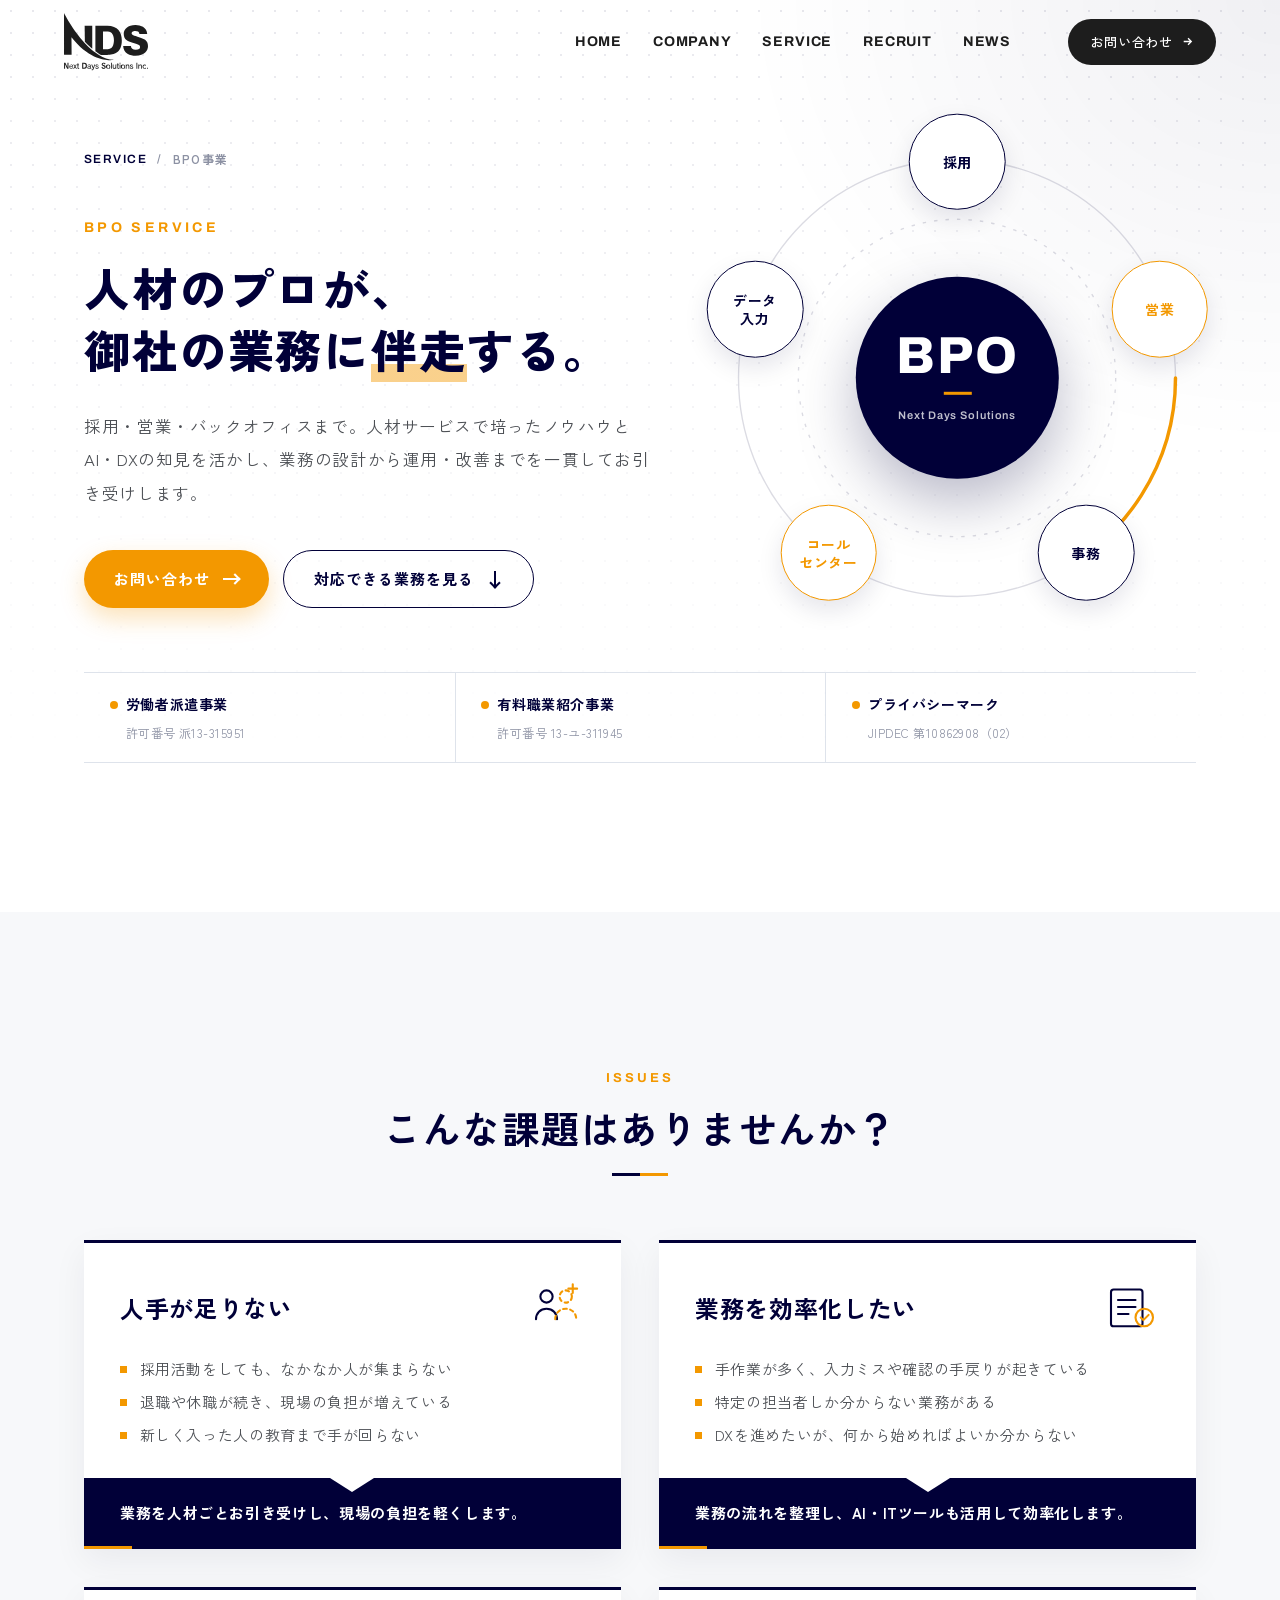
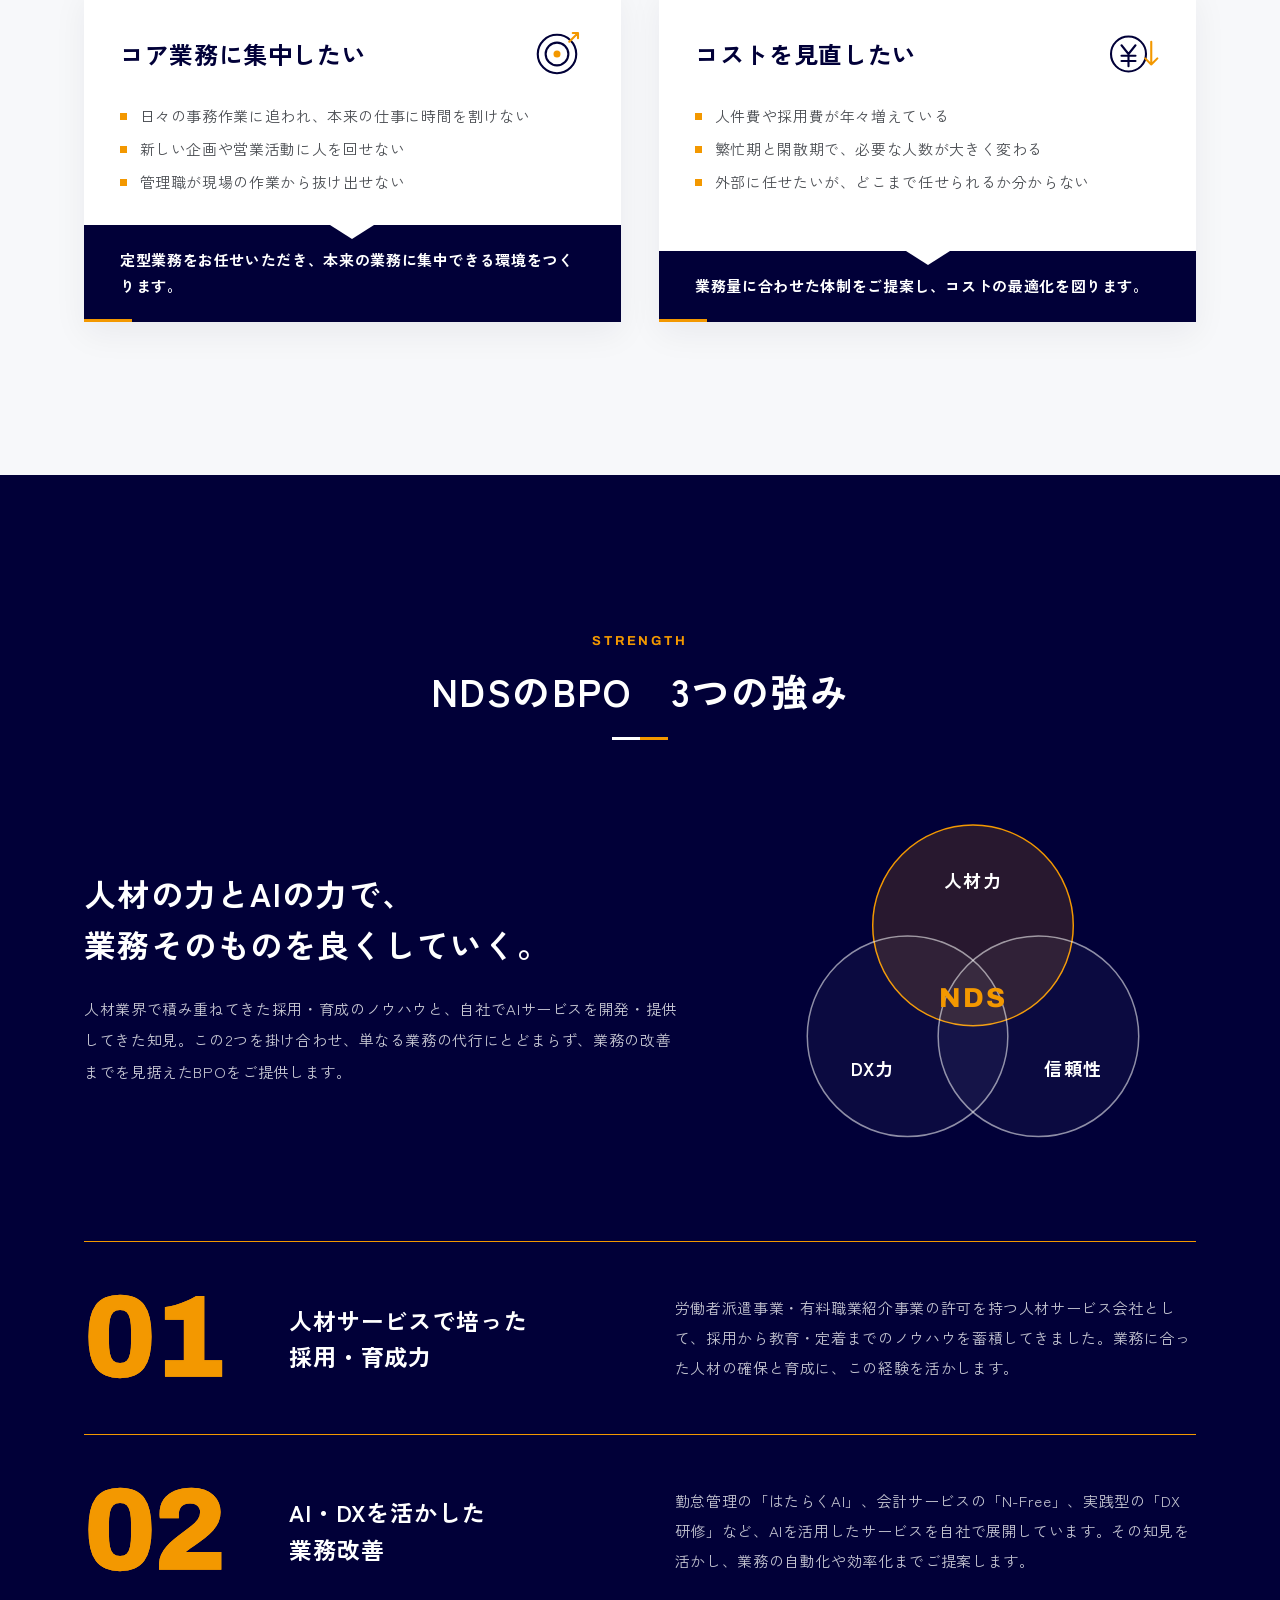
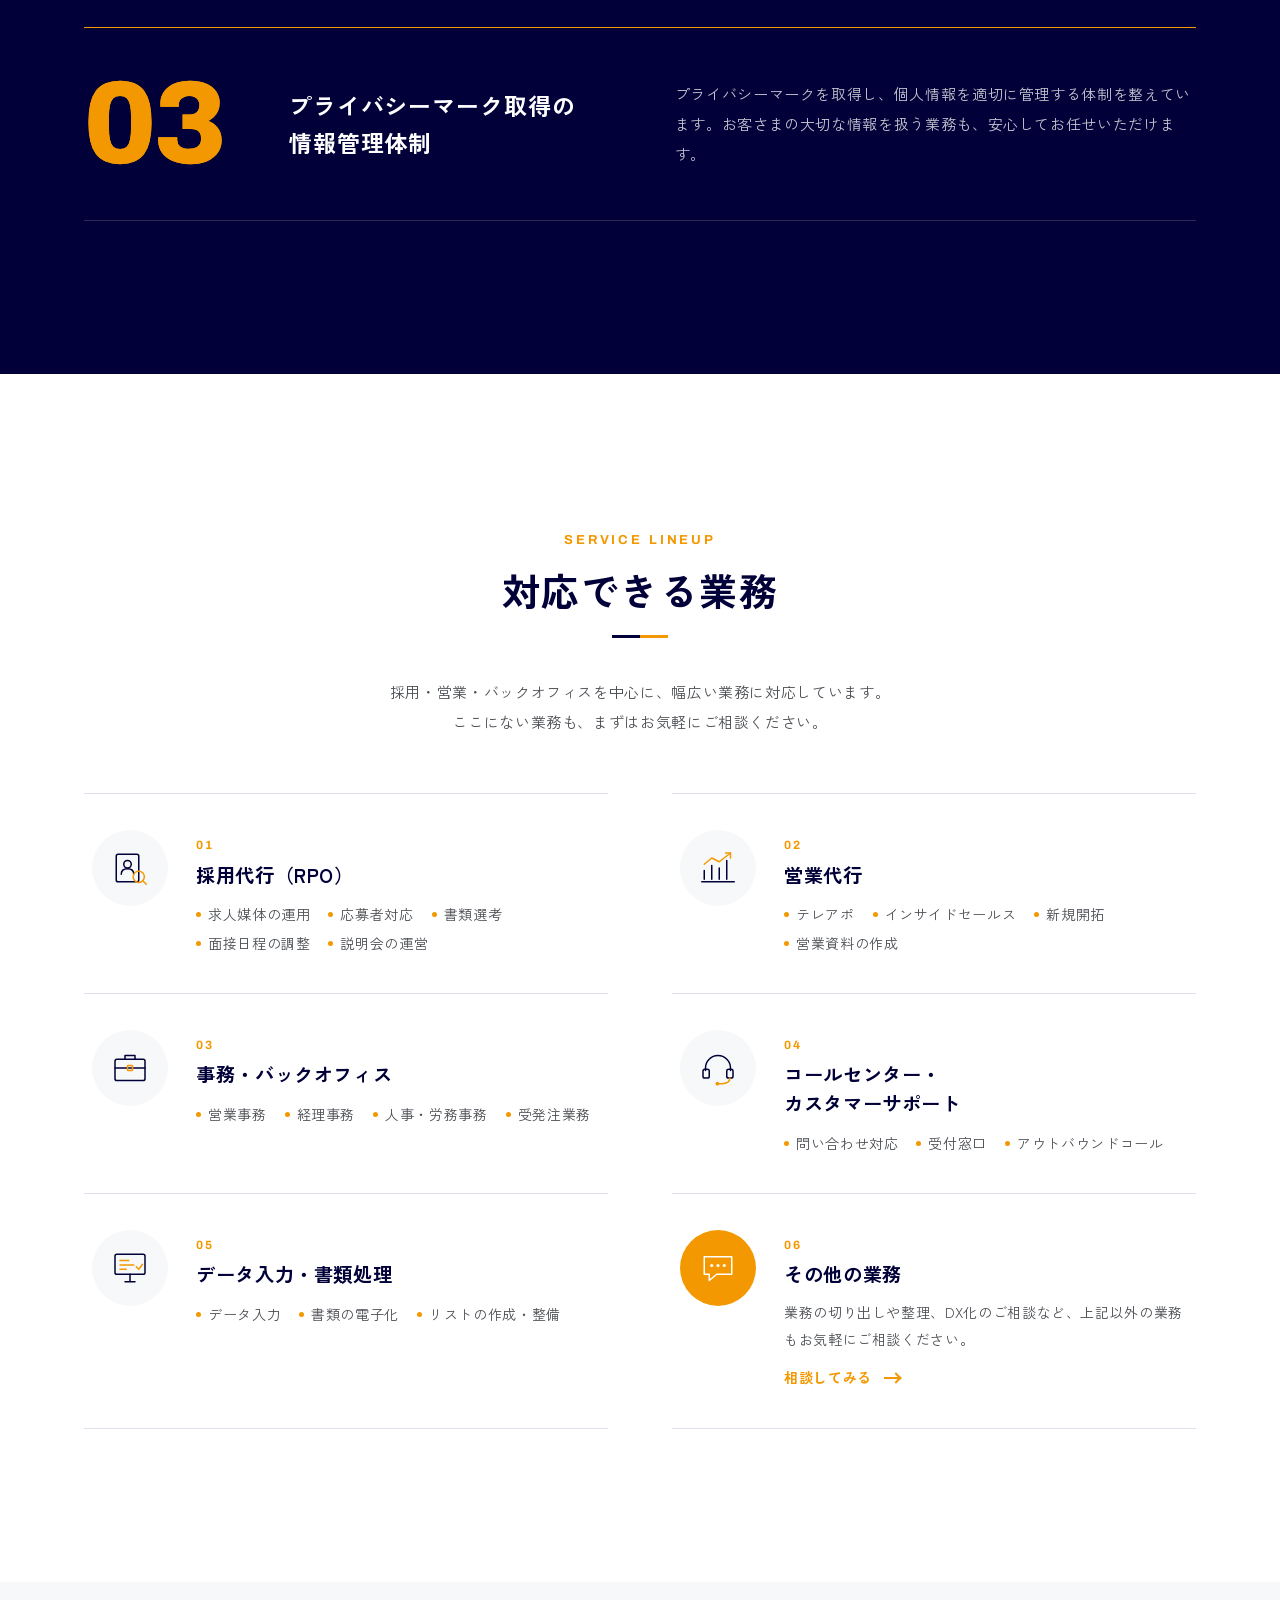
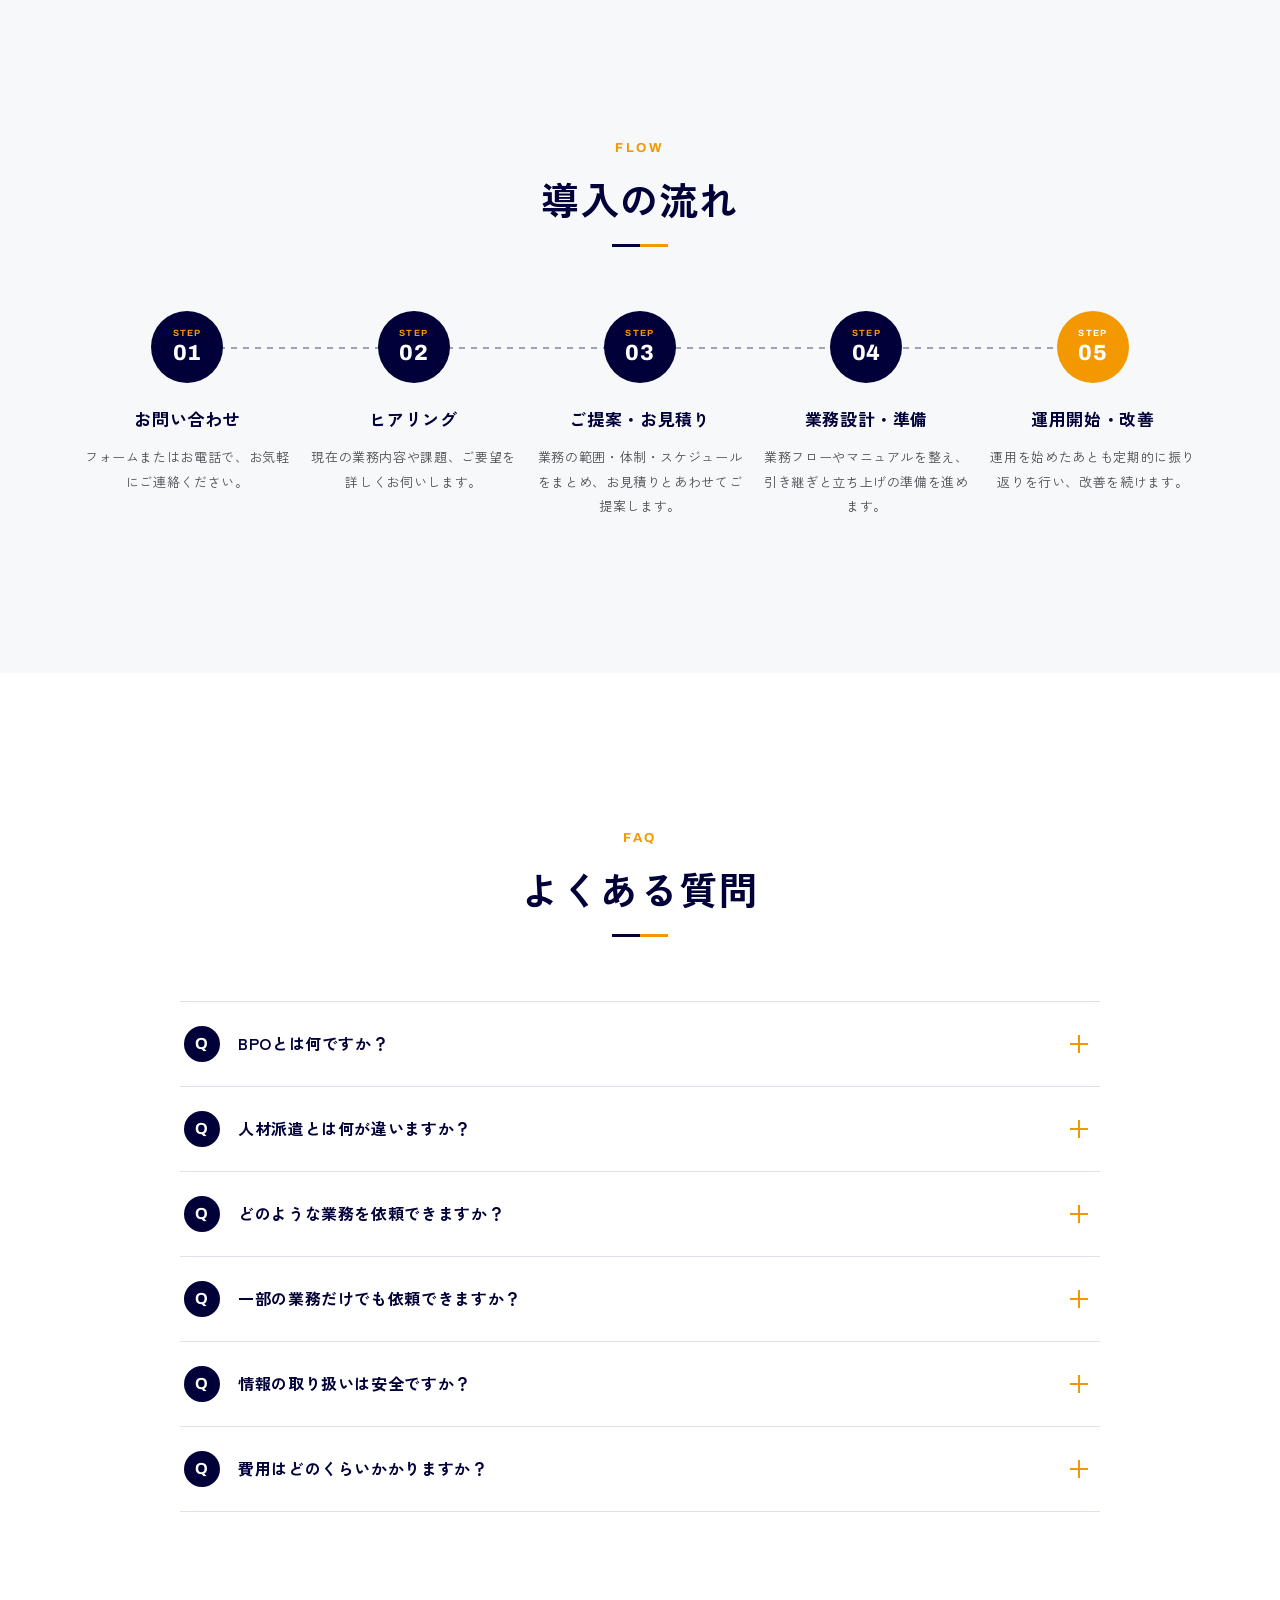
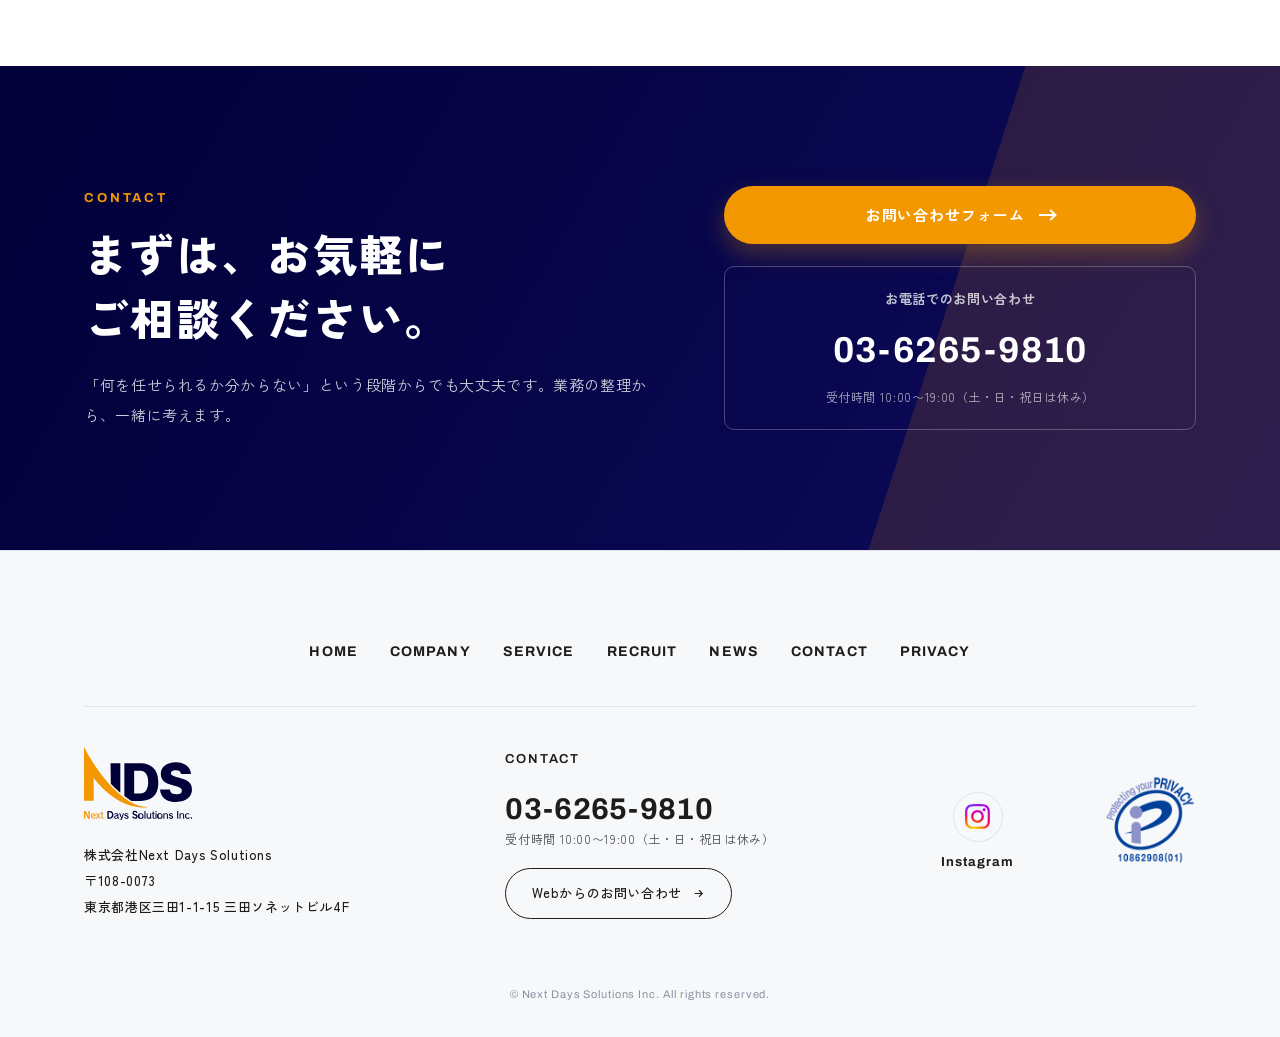
==== commit 0e495a6f: "BPO ページの「3つの強み」と「対応できる業務」を枠のない組み方にする 四角い枠のカードが並ぶ形は単調なので、どちらも線で区切ったリストにする。  - 3つの強み：横長の 3 行。大きな白抜きの数字" ====
--- a/bpo.html
+++ b/bpo.html
@@ -271,19 +271,25 @@
 
         <div class="bpo-strength__list">
           <article class="bpo-point reveal">
-            <p class="bpo-point__num">01</p>
-            <h3 class="bpo-point__title">人材サービスで培った<br>採用・育成力</h3>
-            <p class="bpo-point__text">労働者派遣事業・有料職業紹介事業の許可を持つ人材サービス会社として、採用から教育・定着までのノウハウを蓄積してきました。業務に合った人材の確保と育成に、この経験を活かします。</p>
+            <p class="bpo-point__num" aria-hidden="true">01</p>
+            <div class="bpo-point__body">
+              <h3 class="bpo-point__title">人材サービスで培った<br>採用・育成力</h3>
+              <p class="bpo-point__text">労働者派遣事業・有料職業紹介事業の許可を持つ人材サービス会社として、採用から教育・定着までのノウハウを蓄積してきました。業務に合った人材の確保と育成に、この経験を活かします。</p>
+            </div>
           </article>
           <article class="bpo-point reveal" style="--d: .1s;">
-            <p class="bpo-point__num">02</p>
-            <h3 class="bpo-point__title">AI・DXを活かした<br>業務改善</h3>
-            <p class="bpo-point__text">勤怠管理の「はたらくAI」、会計サービスの「N-Free」、実践型の「DX研修」など、AIを活用したサービスを自社で展開しています。その知見を活かし、業務の自動化や効率化までご提案します。</p>
+            <p class="bpo-point__num" aria-hidden="true">02</p>
+            <div class="bpo-point__body">
+              <h3 class="bpo-point__title">AI・DXを活かした<br>業務改善</h3>
+              <p class="bpo-point__text">勤怠管理の「はたらくAI」、会計サービスの「N-Free」、実践型の「DX研修」など、AIを活用したサービスを自社で展開しています。その知見を活かし、業務の自動化や効率化までご提案します。</p>
+            </div>
           </article>
           <article class="bpo-point reveal" style="--d: .2s;">
-            <p class="bpo-point__num">03</p>
-            <h3 class="bpo-point__title">プライバシーマーク取得の<br>情報管理体制</h3>
-            <p class="bpo-point__text">プライバシーマークを取得し、個人情報を適切に管理する体制を整えています。お客さまの大切な情報を扱う業務も、安心してお任せいただけます。</p>
+            <p class="bpo-point__num" aria-hidden="true">03</p>
+            <div class="bpo-point__body">
+              <h3 class="bpo-point__title">プライバシーマーク取得の<br>情報管理体制</h3>
+              <p class="bpo-point__text">プライバシーマークを取得し、個人情報を適切に管理する体制を整えています。お客さまの大切な情報を扱う業務も、安心してお任せいただけます。</p>
+            </div>
           </article>
         </div>
       </div>
@@ -298,89 +304,115 @@
         </div>
         <p class="bpo-lineup__lead reveal">採用・営業・バックオフィスを中心に、幅広い業務に対応しています。<br>ここにない業務も、まずはお気軽にご相談ください。</p>
 
-        <div class="bpo-lineup__grid">
+        <div class="bpo-lineup__list">
           <article class="bpo-svc reveal">
-            <svg class="bpo-icon" viewBox="0 0 64 64" aria-hidden="true">
+            <span class="bpo-svc__icon"><svg class="bpo-icon" viewBox="0 0 64 64" aria-hidden="true">
               <rect x="10" y="10" width="36" height="44" rx="3" />
               <circle cx="28" cy="26" r="6" />
               <path d="M18 42c0-6 4-9 10-9s10 3 10 9" />
               <circle class="ac" cx="46" cy="46" r="9" />
               <path class="ac" d="M52.5 52.5L58 58" />
-            </svg>
-            <p class="bpo-svc__num">01</p>
-            <h3 class="bpo-svc__title">採用代行（RPO）</h3>
-            <ul class="bpo-tags">
-              <li>求人媒体の運用</li><li>応募者対応</li><li>書類選考</li><li>面接日程の調整</li><li>説明会の運営</li>
-            </ul>
+            </svg></span>
+            <div class="bpo-svc__body">
+              <p class="bpo-svc__num">01</p>
+              <h3 class="bpo-svc__title">採用代行（RPO）</h3>
+              <ul class="bpo-tags">
+                <li>求人媒体の運用</li>
+                <li>応募者対応</li>
+                <li>書類選考</li>
+                <li>面接日程の調整</li>
+                <li>説明会の運営</li>
+              </ul>
+            </div>
           </article>
 
           <article class="bpo-svc reveal" style="--d: .08s;">
-            <svg class="bpo-icon" viewBox="0 0 64 64" aria-hidden="true">
+            <span class="bpo-svc__icon"><svg class="bpo-icon" viewBox="0 0 64 64" aria-hidden="true">
               <path d="M10 50V36M22 50V28M34 50V32M46 50V20" />
               <path d="M6 54h52" />
               <path class="ac" d="M10 26l12-10 12 6 18-14" />
               <path class="ac" d="M44 8h8v8" />
-            </svg>
-            <p class="bpo-svc__num">02</p>
-            <h3 class="bpo-svc__title">営業代行</h3>
-            <ul class="bpo-tags">
-              <li>テレアポ</li><li>インサイドセールス</li><li>新規開拓</li><li>営業資料の作成</li>
-            </ul>
+            </svg></span>
+            <div class="bpo-svc__body">
+              <p class="bpo-svc__num">02</p>
+              <h3 class="bpo-svc__title">営業代行</h3>
+              <ul class="bpo-tags">
+                <li>テレアポ</li>
+                <li>インサイドセールス</li>
+                <li>新規開拓</li>
+                <li>営業資料の作成</li>
+              </ul>
+            </div>
           </article>
 
           <article class="bpo-svc reveal" style="--d: .16s;">
-            <svg class="bpo-icon" viewBox="0 0 64 64" aria-hidden="true">
+            <span class="bpo-svc__icon"><svg class="bpo-icon" viewBox="0 0 64 64" aria-hidden="true">
               <rect x="8" y="18" width="48" height="34" rx="3" />
               <path d="M24 18v-6h16v6M8 32h48" />
               <rect class="ac" x="28" y="28" width="8" height="8" rx="1" />
-            </svg>
-            <p class="bpo-svc__num">03</p>
-            <h3 class="bpo-svc__title">事務・バックオフィス</h3>
-            <ul class="bpo-tags">
-              <li>営業事務</li><li>経理事務</li><li>人事・労務事務</li><li>受発注業務</li>
-            </ul>
+            </svg></span>
+            <div class="bpo-svc__body">
+              <p class="bpo-svc__num">03</p>
+              <h3 class="bpo-svc__title">事務・バックオフィス</h3>
+              <ul class="bpo-tags">
+                <li>営業事務</li>
+                <li>経理事務</li>
+                <li>人事・労務事務</li>
+                <li>受発注業務</li>
+              </ul>
+            </div>
           </article>
 
           <article class="bpo-svc reveal">
-            <svg class="bpo-icon" viewBox="0 0 64 64" aria-hidden="true">
+            <span class="bpo-svc__icon"><svg class="bpo-icon" viewBox="0 0 64 64" aria-hidden="true">
               <path d="M12 36v-4a20 20 0 0 1 40 0v4" />
               <rect x="8" y="34" width="10" height="14" rx="3" />
               <rect x="46" y="34" width="10" height="14" rx="3" />
               <path class="ac" d="M51 48c0 6-5 9-13 9h-4" />
               <circle class="ac ac--fill" cx="31" cy="57" r="3" />
-            </svg>
-            <p class="bpo-svc__num">04</p>
-            <h3 class="bpo-svc__title">コールセンター・<br>カスタマーサポート</h3>
-            <ul class="bpo-tags">
-              <li>問い合わせ対応</li><li>受付窓口</li><li>アウトバウンドコール</li>
-            </ul>
+            </svg></span>
+            <div class="bpo-svc__body">
+              <p class="bpo-svc__num">04</p>
+              <h3 class="bpo-svc__title">コールセンター・<br>カスタマーサポート</h3>
+              <ul class="bpo-tags">
+                <li>問い合わせ対応</li>
+                <li>受付窓口</li>
+                <li>アウトバウンドコール</li>
+              </ul>
+            </div>
           </article>
 
           <article class="bpo-svc reveal" style="--d: .08s;">
-            <svg class="bpo-icon" viewBox="0 0 64 64" aria-hidden="true">
+            <span class="bpo-svc__icon"><svg class="bpo-icon" viewBox="0 0 64 64" aria-hidden="true">
               <rect x="8" y="10" width="48" height="32" rx="3" />
               <path d="M24 54h16M32 42v12" />
               <path class="ac" d="M16 20h14M16 27h22M16 34h10" />
               <path class="ac" d="M42 30l4 4 6-8" />
-            </svg>
-            <p class="bpo-svc__num">05</p>
-            <h3 class="bpo-svc__title">データ入力・書類処理</h3>
-            <ul class="bpo-tags">
-              <li>データ入力</li><li>書類の電子化</li><li>リストの作成・整備</li>
-            </ul>
-          </article>
-
-          <a class="bpo-svc bpo-svc--other reveal" style="--d: .16s;" href="contact.html">
-            <svg class="bpo-icon" viewBox="0 0 64 64" aria-hidden="true">
+            </svg></span>
+            <div class="bpo-svc__body">
+              <p class="bpo-svc__num">05</p>
+              <h3 class="bpo-svc__title">データ入力・書類処理</h3>
+              <ul class="bpo-tags">
+                <li>データ入力</li>
+                <li>書類の電子化</li>
+                <li>リストの作成・整備</li>
+              </ul>
+            </div>
+          </article>
+
+          <a class="bpo-svc bpo-svc--other reveal" style="--d: .08s;" href="contact.html">
+            <span class="bpo-svc__icon"><svg class="bpo-icon" viewBox="0 0 64 64" aria-hidden="true">
               <path d="M10 14h44v28H30l-12 10V42h-8z" />
               <circle class="ac ac--fill" cx="22" cy="28" r="2.5" />
               <circle class="ac ac--fill" cx="32" cy="28" r="2.5" />
               <circle class="ac ac--fill" cx="42" cy="28" r="2.5" />
-            </svg>
-            <p class="bpo-svc__num">06</p>
-            <h3 class="bpo-svc__title">その他の業務</h3>
-            <p class="bpo-svc__text">業務の切り出しや整理、DX化のご相談など、上記以外の業務もお気軽にご相談ください。</p>
-            <span class="bpo-svc__more">相談してみる<span class="bpo-btn__arrow" aria-hidden="true"></span></span>
+            </svg></span>
+            <div class="bpo-svc__body">
+              <p class="bpo-svc__num">06</p>
+              <h3 class="bpo-svc__title">その他の業務</h3>
+              <p class="bpo-svc__text">業務の切り出しや整理、DX化のご相談など、上記以外の業務もお気軽にご相談ください。</p>
+              <span class="bpo-svc__more">相談してみる<span class="bpo-btn__arrow" aria-hidden="true"></span></span>
+            </div>
           </a>
         </div>
       </div>
--- a/css/bpo.css
+++ b/css/bpo.css
@@ -598,48 +598,83 @@
   font-weight: 800;
 }
 
+/*
+ * 強みは箱に入れず、横長の行で組む。
+ * 左に大きな白抜きの数字（表示されるとオレンジで塗られる）、中央に見出し、右に本文。
+ */
 .bpo-strength__list {
-  display: grid;
-  grid-template-columns: repeat(3, 1fr);
-  gap: clamp(16px, 2.4vw, 32px);
-  margin-top: clamp(48px, 6vw, 80px);
+  margin-top: clamp(56px, 7vw, 96px);
+  border-bottom: 1px solid rgba(255, 255, 255, 0.16);
 }
 
 .bpo-point {
   position: relative;
-  padding: clamp(26px, 3vw, 38px) clamp(22px, 2.6vw, 32px);
-  border: 1px solid rgba(255, 255, 255, 0.2);
-  background: rgba(255, 255, 255, 0.03);
-  transition: background-color 0.4s, border-color 0.4s;
-}
-
-.bpo-point:hover {
-  border-color: var(--c-orange);
-  background: rgba(255, 255, 255, 0.06);
+  display: grid;
+  grid-template-columns: clamp(96px, 13vw, 180px) minmax(0, 1fr);
+  align-items: center;
+  gap: clamp(16px, 3vw, 48px);
+  padding-block: clamp(28px, 3.6vw, 44px);
+  border-top: 1px solid rgba(255, 255, 255, 0.16);
+}
+
+/* 行の上端を、左からオレンジの線が走る */
+.bpo-point::before {
+  content: "";
+  position: absolute;
+  left: 0;
+  top: -1px;
+  width: 100%;
+  height: 1px;
+  background: var(--c-orange);
+  transform: scaleX(0);
+  transform-origin: left;
+  transition: transform 1.2s var(--e-out) calc(var(--d, 0s) + 0.3s);
+}
+
+.bpo-point.is-in::before {
+  transform: scaleX(1);
 }
 
 .bpo-point__num {
   font-family: var(--f-en);
-  font-size: 2.5rem;
+  font-size: clamp(4rem, 9vw, 7.5rem);
   font-weight: 800;
-  line-height: 1;
-  color: var(--c-orange);
+  line-height: 0.9;
+  letter-spacing: -0.02em;
+  color: transparent;
+  -webkit-text-stroke: 1.5px rgba(255, 255, 255, 0.5);
+  /* 塗りは下から上がってくる */
+  background: linear-gradient(to top, var(--c-orange) 50%, transparent 50%) 0 0 / 100% 200% no-repeat;
+  background-position: 0 0;
+  -webkit-background-clip: text;
+  background-clip: text;
+  transition: background-position 1.1s var(--e-out) calc(var(--d, 0s) + 0.4s),
+    -webkit-text-stroke-color 0.6s;
+}
+
+.bpo-point.is-in .bpo-point__num {
+  background-position: 0 100%;
+  -webkit-text-stroke-color: var(--c-orange);
+}
+
+.bpo-point__body {
+  display: grid;
+  grid-template-columns: minmax(0, 0.8fr) minmax(0, 1.2fr);
+  align-items: center;
+  gap: clamp(16px, 3vw, 48px);
 }
 
 .bpo-point__title {
-  margin-top: 16px;
-  padding-bottom: 18px;
-  border-bottom: 1px solid rgba(255, 255, 255, 0.2);
-  font-size: clamp(1.0625rem, 1.6vw, 1.25rem);
+  font-size: clamp(1.125rem, 1.8vw, 1.4375rem);
   font-weight: 700;
   line-height: 1.6;
+  letter-spacing: 0.04em;
 }
 
 .bpo-point__text {
-  margin-top: 18px;
-  font-size: 0.875rem;
+  font-size: 0.9375rem;
   line-height: 2;
-  color: rgba(255, 255, 255, 0.78);
+  color: rgba(255, 255, 255, 0.76);
 }
 
 
@@ -653,100 +688,144 @@
   color: var(--c-ink-mid);
 }
 
-.bpo-lineup__grid {
-  display: grid;
-  grid-template-columns: repeat(3, 1fr);
-  gap: clamp(16px, 2.2vw, 28px);
+/*
+ * 業務はカードにせず、細い線で区切った 2 列のリストにする。
+ * ホバーで行の背景が左から薄く満ち、アイコンの丸が紺に反転する。
+ */
+.bpo-lineup__list {
+  display: grid;
+  grid-template-columns: repeat(2, 1fr);
+  column-gap: clamp(32px, 5vw, 72px);
 }
 
 .bpo-svc {
   position: relative;
   display: flex;
-  flex-direction: column;
-  padding: clamp(26px, 3vw, 36px) clamp(22px, 2.6vw, 30px);
-  border: 1px solid var(--c-line);
-  border-radius: 10px;
-  background: #fff;
-  transition: border-color 0.4s var(--e-out), box-shadow 0.4s var(--e-out),
-    transform 0.4s var(--e-out);
-}
-
-.bpo-svc:hover {
-  border-color: var(--c-navy);
-  box-shadow: 0 16px 36px rgba(1, 0, 56, 0.1);
-  transform: translateY(-4px);
+  align-items: flex-start;
+  gap: clamp(18px, 2.4vw, 28px);
+  padding: clamp(26px, 3vw, 36px) 8px;
+  border-bottom: 1px solid var(--c-line);
+  isolation: isolate;
+}
+
+/* 上の 2 つだけ上にも線を引く */
+.bpo-svc:nth-child(-n+2) {
+  border-top: 1px solid var(--c-line);
+}
+
+.bpo-svc::before {
+  content: "";
+  position: absolute;
+  inset: 0;
+  z-index: -1;
+  background: linear-gradient(90deg, rgba(1, 0, 56, 0.04), rgba(1, 0, 56, 0));
+  transform: scaleX(0);
+  transform-origin: left;
+  transition: transform 0.6s var(--e-out);
+}
+
+.bpo-svc:hover::before {
+  transform: scaleX(1);
+}
+
+.bpo-svc__icon {
+  flex: 0 0 auto;
+  display: grid;
+  place-items: center;
+  width: 76px;
+  height: 76px;
+  border-radius: 50%;
+  background: var(--c-bg-sub);
+  transition: background-color 0.45s var(--e-out);
+}
+
+.bpo-svc__icon .bpo-icon {
+  width: 40px;
+  height: 40px;
+  transition: stroke 0.45s;
+}
+
+.bpo-svc:hover .bpo-svc__icon {
+  background: var(--c-navy);
+}
+
+.bpo-svc:hover .bpo-svc__icon .bpo-icon {
+  stroke: #fff;
+}
+
+.bpo-svc__body {
+  flex: 1;
+  min-width: 0;
+  padding-top: 4px;
 }
 
 .bpo-svc__num {
-  position: absolute;
-  right: clamp(20px, 2.4vw, 28px);
-  top: clamp(22px, 2.6vw, 30px);
   font-family: var(--f-en);
-  font-size: 0.875rem;
-  font-weight: 700;
-  letter-spacing: 0.1em;
-  color: var(--c-ink-weak);
+  font-size: 0.75rem;
+  font-weight: 700;
+  letter-spacing: 0.16em;
+  color: var(--c-orange);
 }
 
 .bpo-svc__title {
-  margin-top: 20px;
-  font-size: 1.125rem;
-  font-weight: 700;
-  line-height: 1.55;
+  margin-top: 4px;
+  font-size: clamp(1.0625rem, 1.5vw, 1.25rem);
+  font-weight: 700;
+  line-height: 1.5;
   color: var(--c-navy);
 }
 
+/* 業務の例は、囲みを付けず、頭に小さなオレンジの点を付けて並べる */
 .bpo-tags {
   display: flex;
   flex-wrap: wrap;
-  gap: 8px;
-  margin-top: 18px;
-}
-
-.bpo-tags li {
-  padding: 5px 12px;
-  border-radius: 4px;
-  background: var(--c-bg-sub);
-  font-size: 0.8125rem;
-  color: var(--c-ink-mid);
-}
-
-/* 最後の「その他」は紺で塗り、お問い合わせへのリンクにする */
-.bpo-svc--other {
-  border-color: var(--c-navy);
-  background: var(--c-navy);
-  color: #fff;
-}
-
-.bpo-svc--other:hover {
-  border-color: var(--c-orange);
-}
-
-.bpo-svc--other .bpo-icon {
-  stroke: #fff;
-}
-
-.bpo-svc--other .bpo-svc__num {
-  color: rgba(255, 255, 255, 0.5);
-}
-
-.bpo-svc--other .bpo-svc__title {
-  color: #fff;
-}
-
-.bpo-svc__text {
-  margin-top: 14px;
+  gap: 2px 18px;
+  margin-top: 12px;
   font-size: 0.875rem;
   line-height: 1.9;
-  color: rgba(255, 255, 255, 0.8);
+  color: var(--c-ink-mid);
+}
+
+.bpo-tags li {
+  display: flex;
+  align-items: center;
+  gap: 7px;
+}
+
+.bpo-tags li::before {
+  content: "";
+  width: 5px;
+  height: 5px;
+  border-radius: 50%;
+  background: var(--c-orange);
+}
+
+/* ---- 6 つ目の「その他の業務」：業務の例の代わりに、お問い合わせへの導線を置く ---- */
+.bpo-svc--other .bpo-svc__icon {
+  background: var(--c-orange);
+}
+
+.bpo-svc--other .bpo-icon,
+.bpo-svc--other:hover .bpo-svc__icon .bpo-icon {
+  stroke: #fff;
+}
+
+.bpo-svc--other .bpo-icon .ac--fill {
+  fill: #fff;
+}
+
+.bpo-svc__text {
+  margin-top: 10px;
+  font-size: 0.875rem;
+  line-height: 1.9;
+  color: var(--c-ink-mid);
 }
 
 .bpo-svc__more {
   display: inline-flex;
   align-items: center;
   gap: 12px;
-  margin-top: auto;
-  padding-top: 20px;
+  margin-top: 12px;
   font-size: 0.875rem;
   font-weight: 700;
   color: var(--c-orange);
@@ -1064,12 +1143,10 @@
     margin-top: 12px;
   }
 
-  .bpo-lineup__grid {
-    grid-template-columns: repeat(2, 1fr);
-  }
-
-  .bpo-strength__list {
+  /* 強みは、見出しと本文を縦に積む */
+  .bpo-point__body {
     grid-template-columns: 1fr;
+    gap: 10px;
   }
 
   /* 流れは縦に並べ、左の番号を線でつなぐ */
@@ -1159,8 +1236,31 @@
   }
 
   .bpo-issues__grid,
-  .bpo-lineup__grid {
+  .bpo-lineup__list {
     grid-template-columns: 1fr;
+  }
+
+  .bpo-svc:nth-child(2) {
+    border-top: none;
+  }
+
+  .bpo-lineup__lead br {
+    display: none;
+  }
+
+  .bpo-svc__icon {
+    width: 60px;
+    height: 60px;
+  }
+
+  .bpo-svc__icon .bpo-icon {
+    width: 32px;
+    height: 32px;
+  }
+
+  .bpo-point {
+    grid-template-columns: 1fr;
+    gap: 14px;
   }
 
   .bpo-icon {
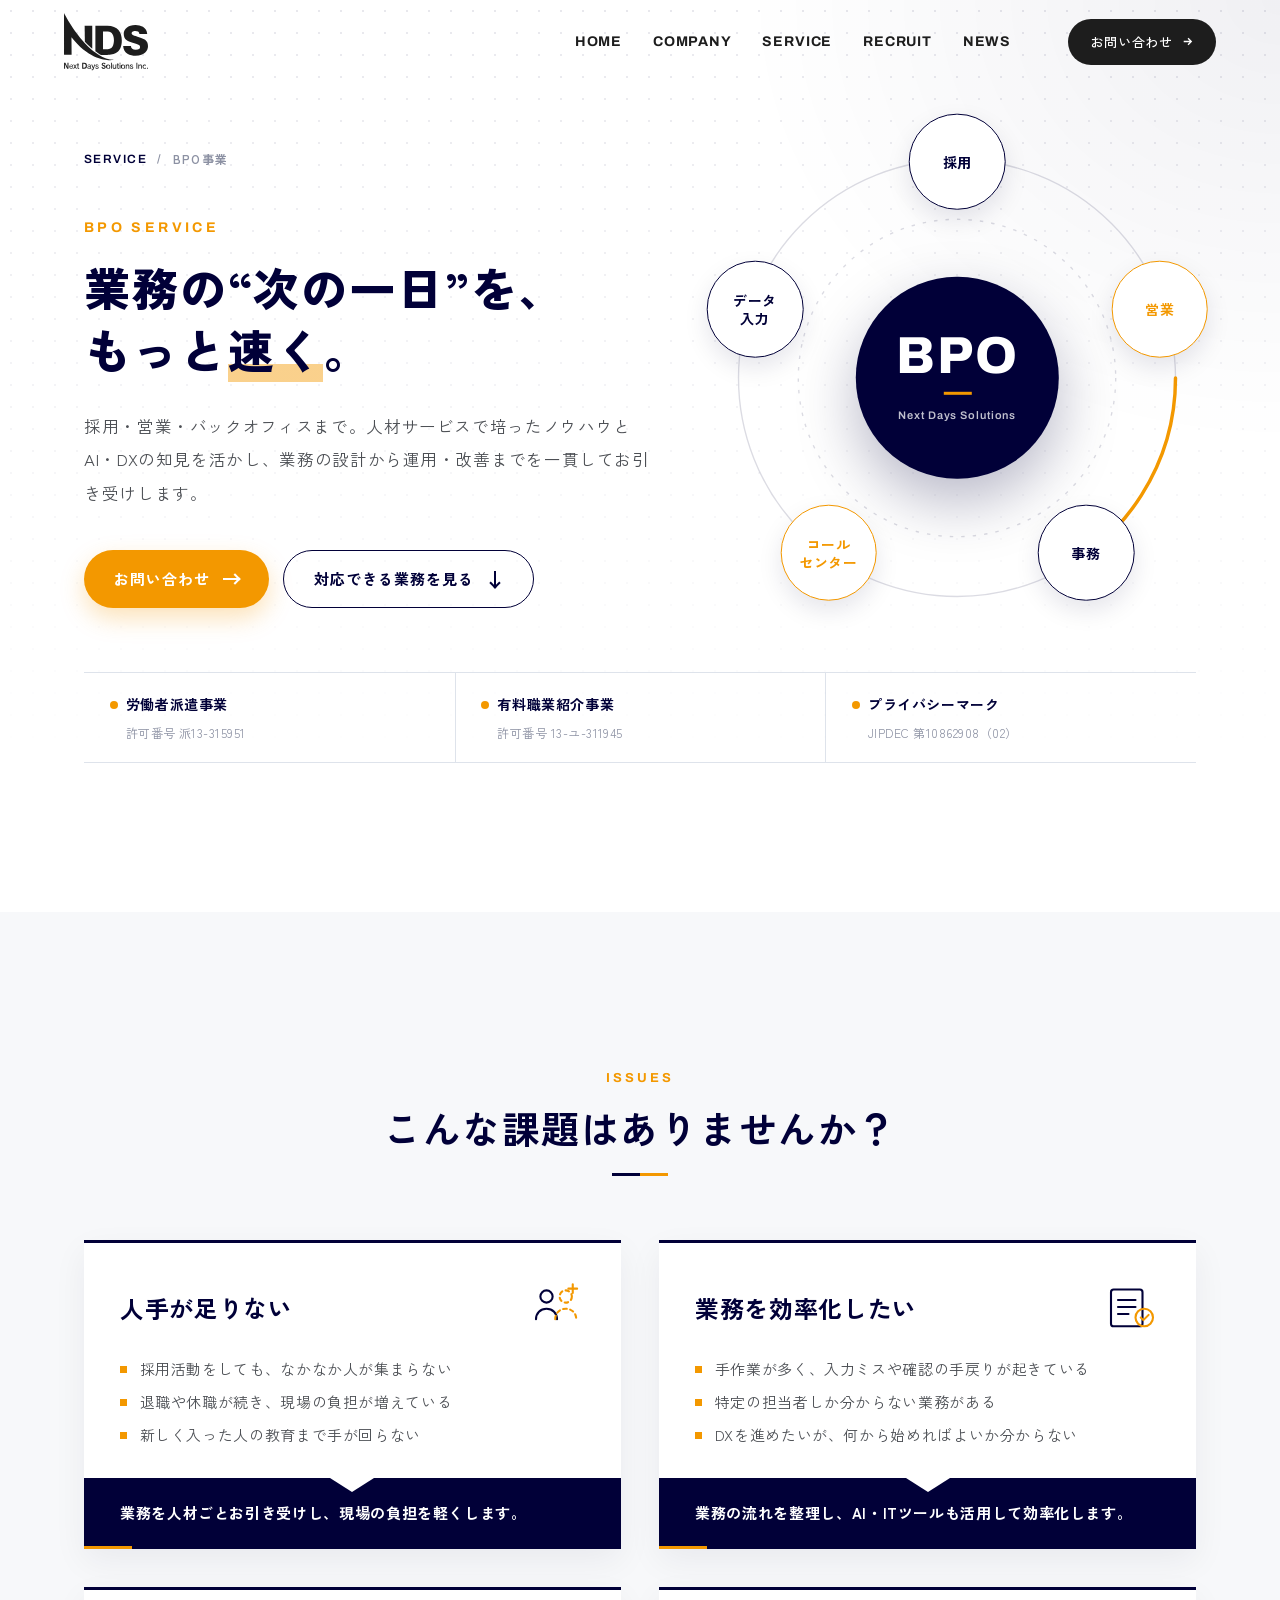
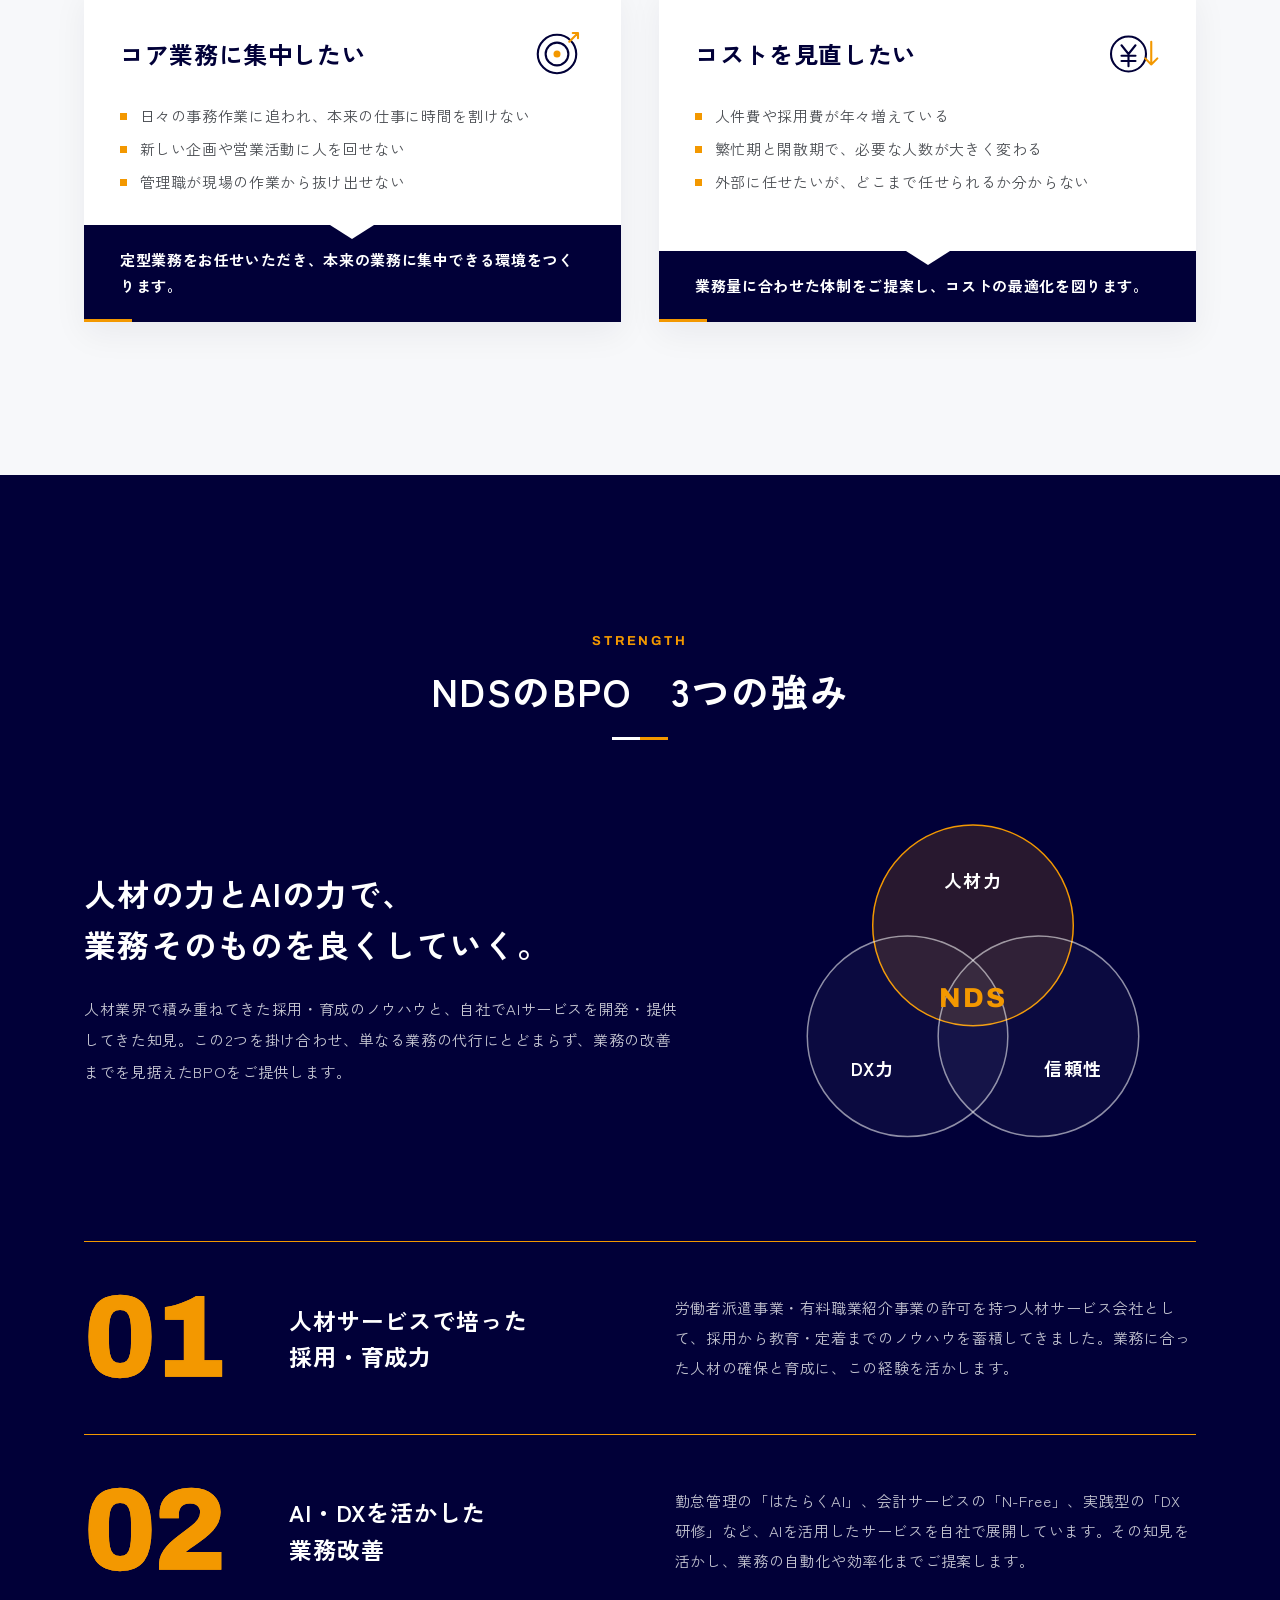
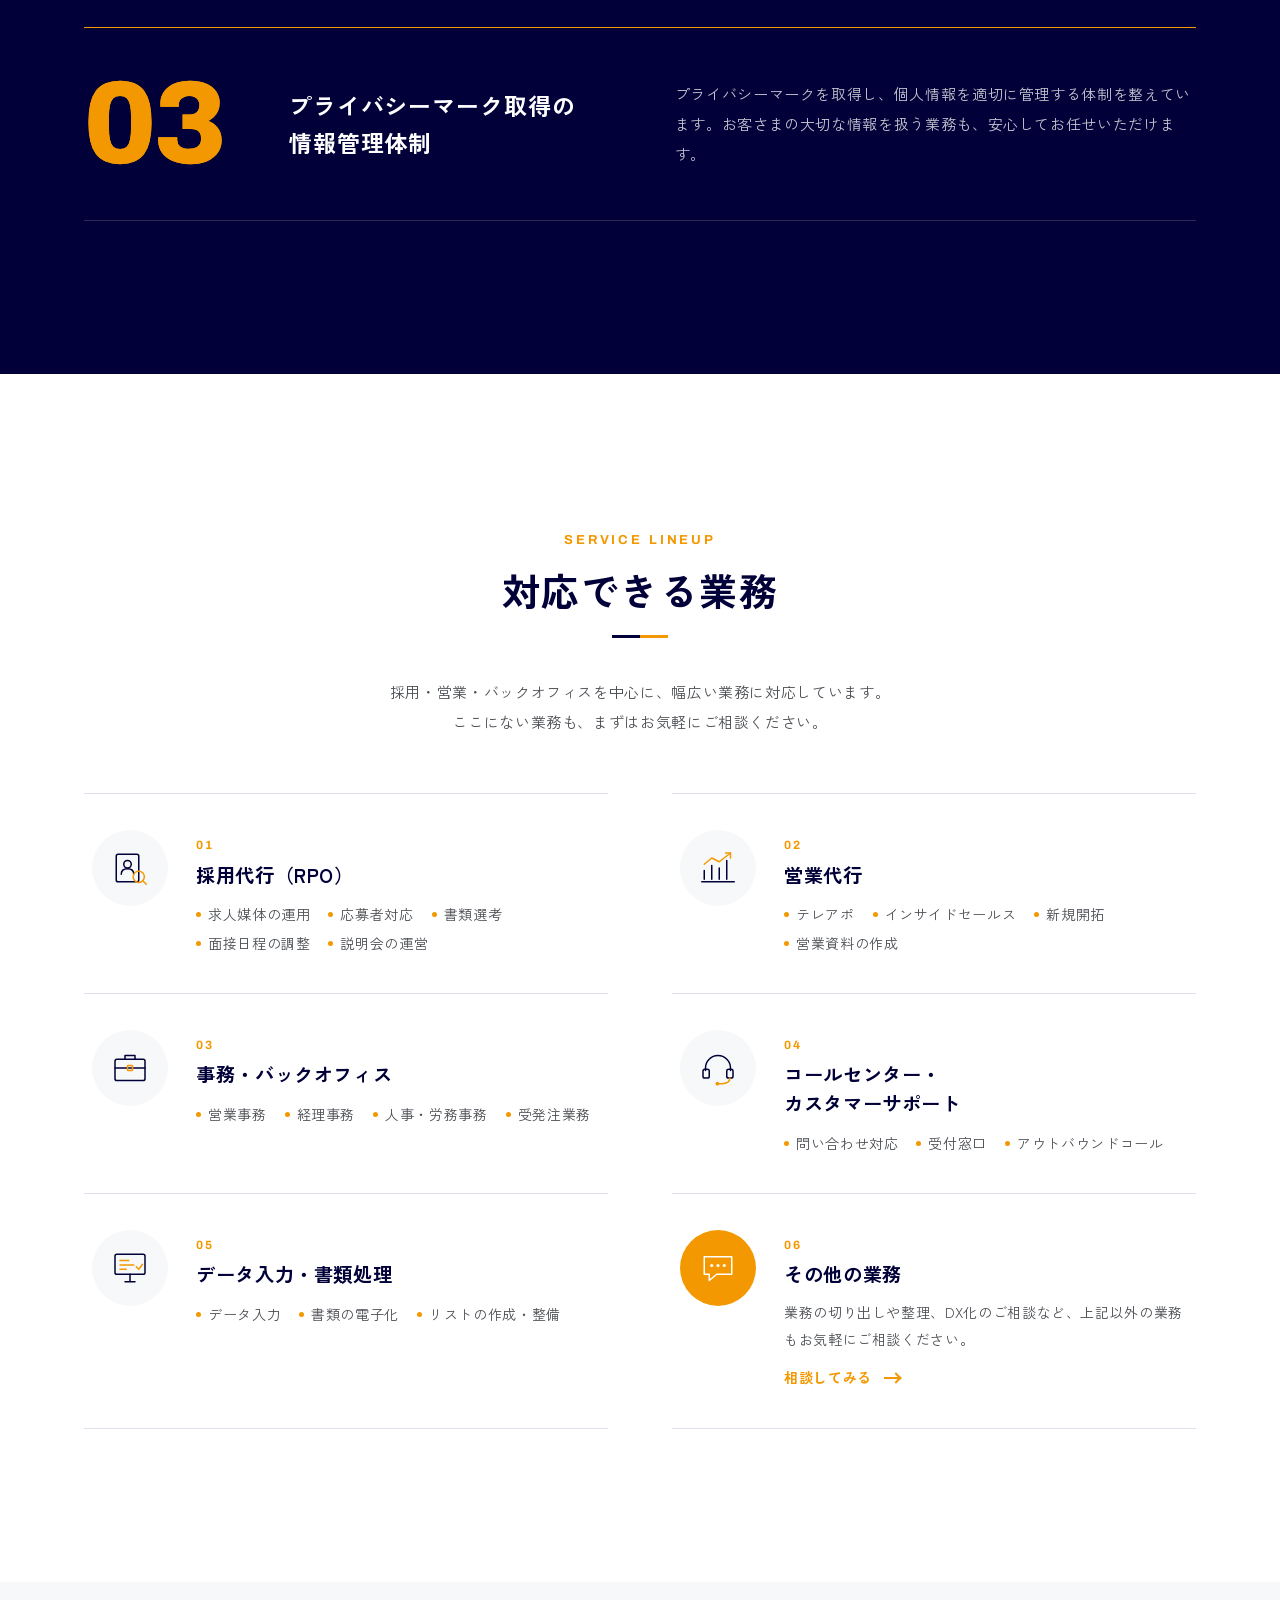
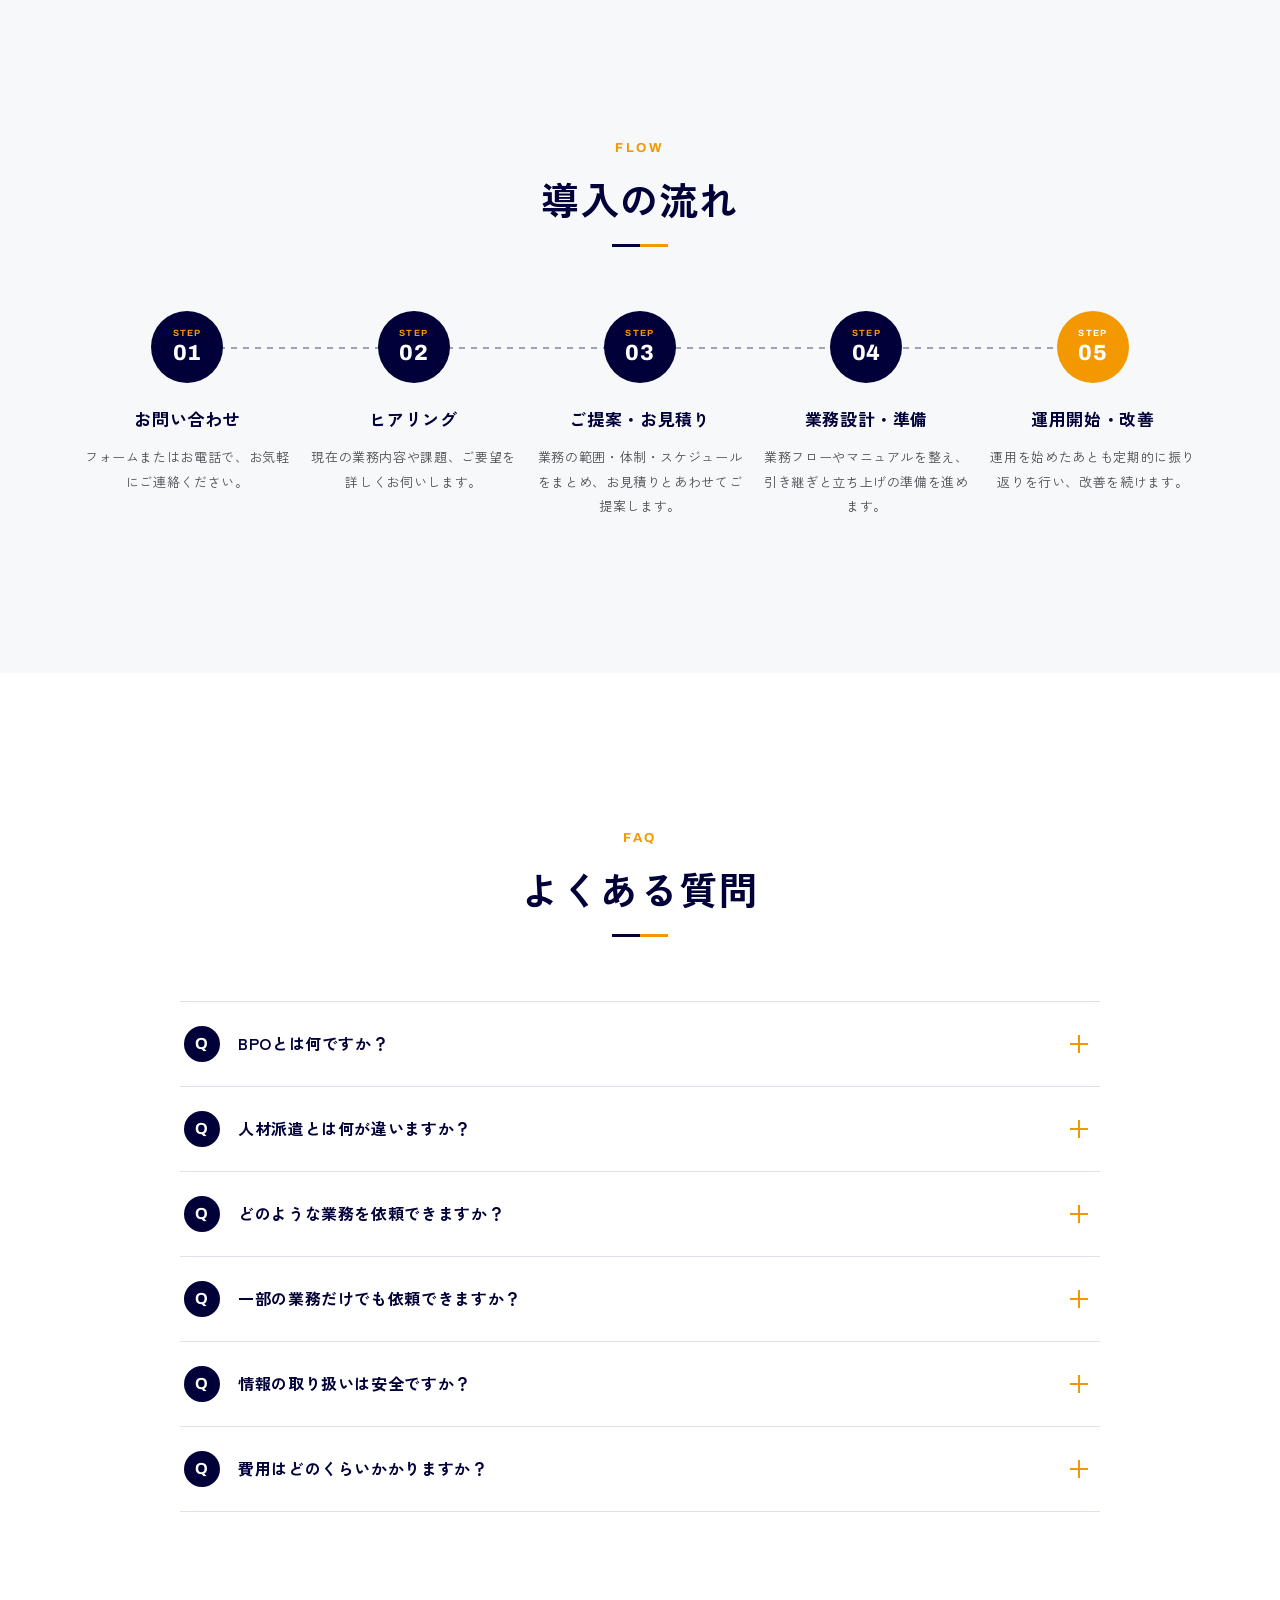
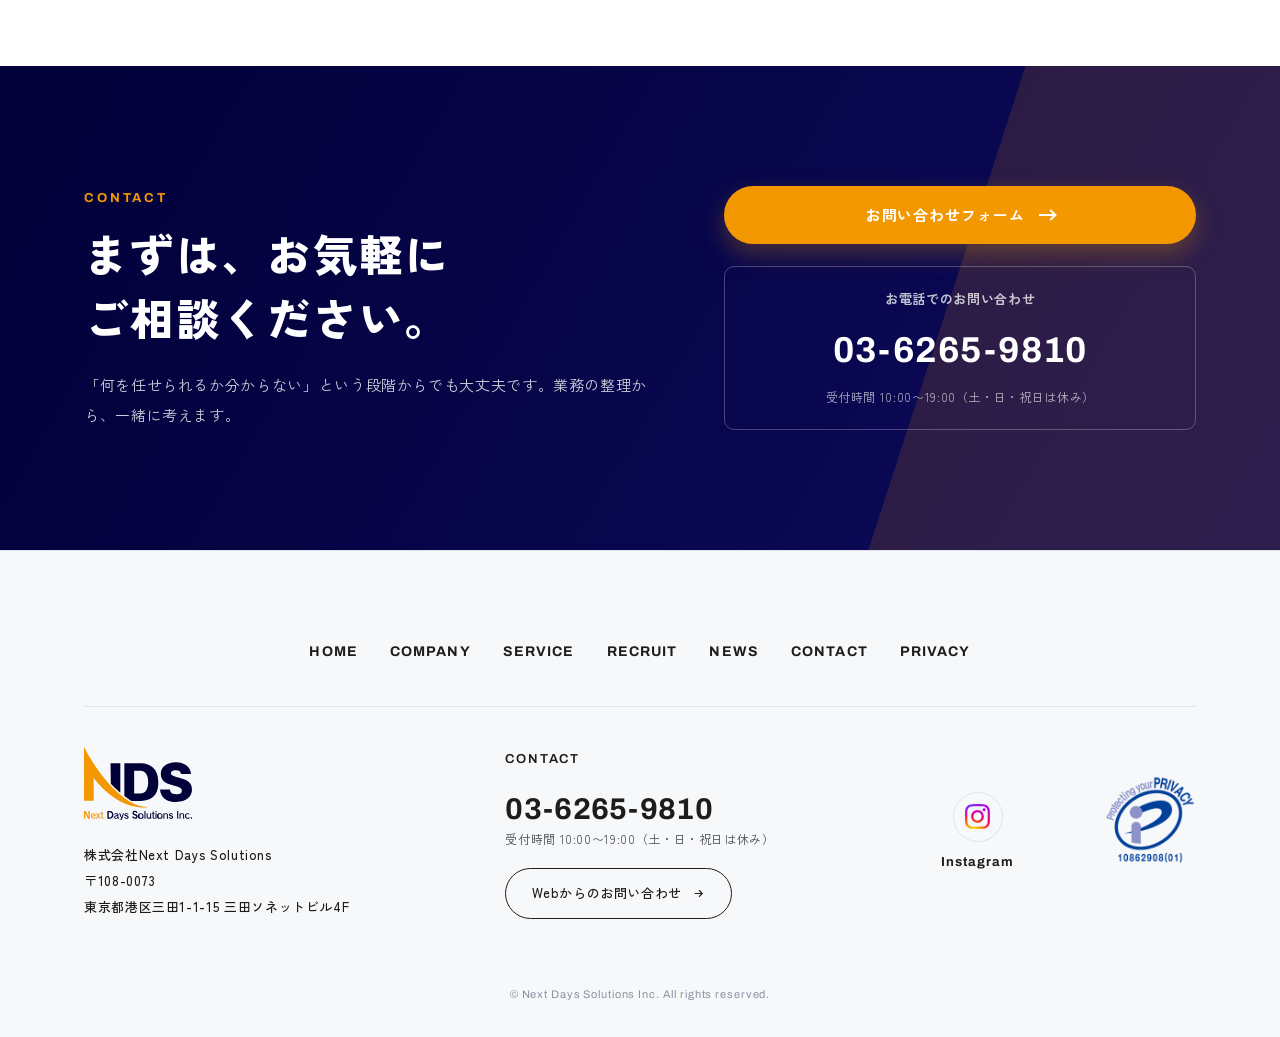
==== commit a8c98d5b: "BPO ページのタイトルを「業務の“次の一日”を、もっと速く。」に変える 先方から、前のタイトル（人材のプロが、御社の業務に伴走する。）はありきたりで、 NDS らしいスピード感を出したいとの要望があ" ====
--- a/bpo.html
+++ b/bpo.html
@@ -110,8 +110,8 @@
           </p>
           <p class="bpo-hero__en reveal" style="--d: .1s;">BPO SERVICE</p>
           <h1 class="bpo-hero__title">
-            <span class="bpo-line reveal" style="--d: .2s;">人材のプロが、</span>
-            <span class="bpo-line reveal" style="--d: .32s;">御社の業務に<em>伴走</em>する。</span>
+            <span class="bpo-line reveal" style="--d: .2s;">業務の“次の一日”を、</span>
+            <span class="bpo-line reveal" style="--d: .32s;">もっと<em>速く</em>。</span>
           </h1>
           <p class="bpo-hero__lead reveal" style="--d: .45s;">採用・営業・バックオフィスまで。人材サービスで培ったノウハウとAI・DXの知見を活かし、業務の設計から運用・改善までを一貫してお引き受けします。</p>
           <div class="bpo-hero__btns reveal" style="--d: .55s;">
--- a/css/bpo.css
+++ b/css/bpo.css
@@ -222,7 +222,7 @@
 
 .bpo-hero__title {
   margin-top: 14px;
-  /* 2 行目「御社の業務に伴走する。」（11 字）が折り返さない大きさ */
+  /* 1 行目「業務の“次の一日”を、」（11 字）が折り返さない大きさ */
   font-size: clamp(2rem, 3.6vw, 3rem);
   font-weight: 900;
   line-height: 1.35;
@@ -234,7 +234,7 @@
   display: block;
 }
 
-/* 「伴走」だけオレンジの下線を引く */
+/* 「速く」だけオレンジの下線を引く */
 .bpo-hero__title em {
   font-style: normal;
   background: linear-gradient(transparent 72%, rgba(243, 152, 0, 0.45) 72%);
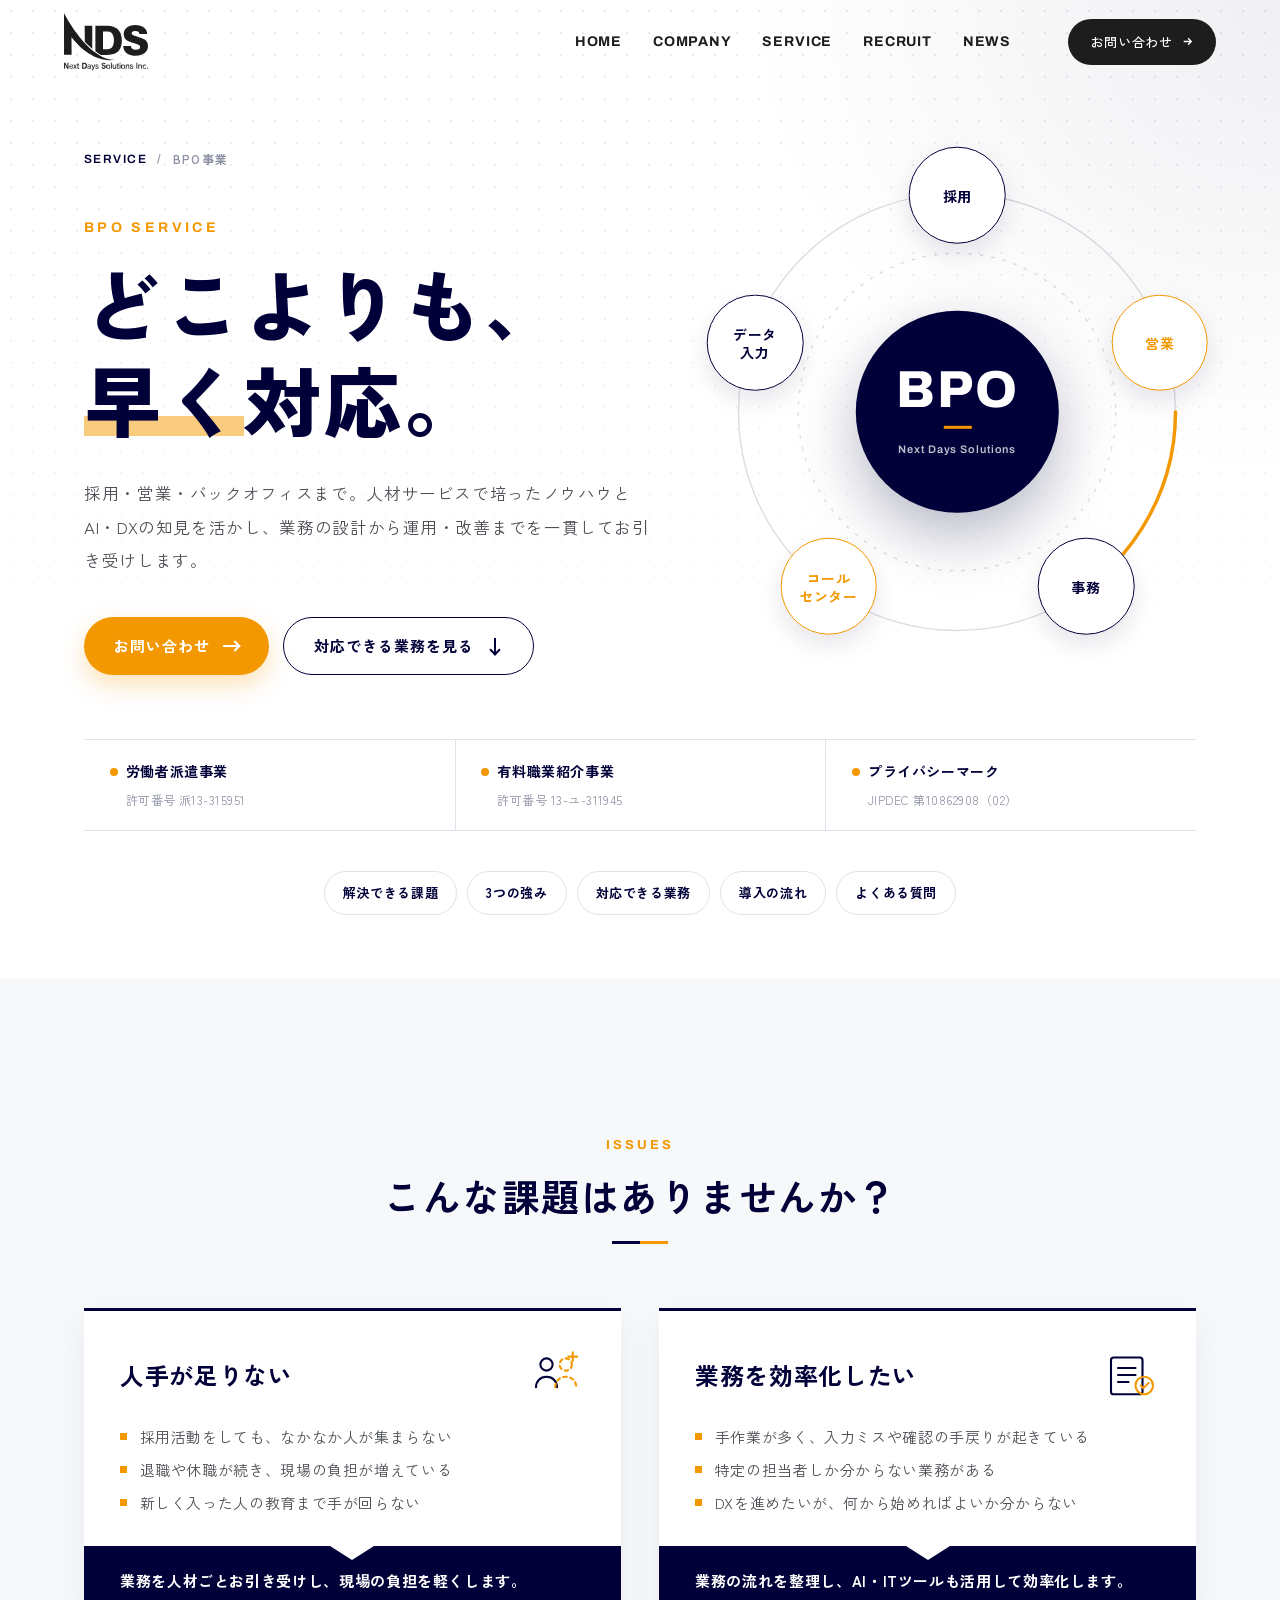
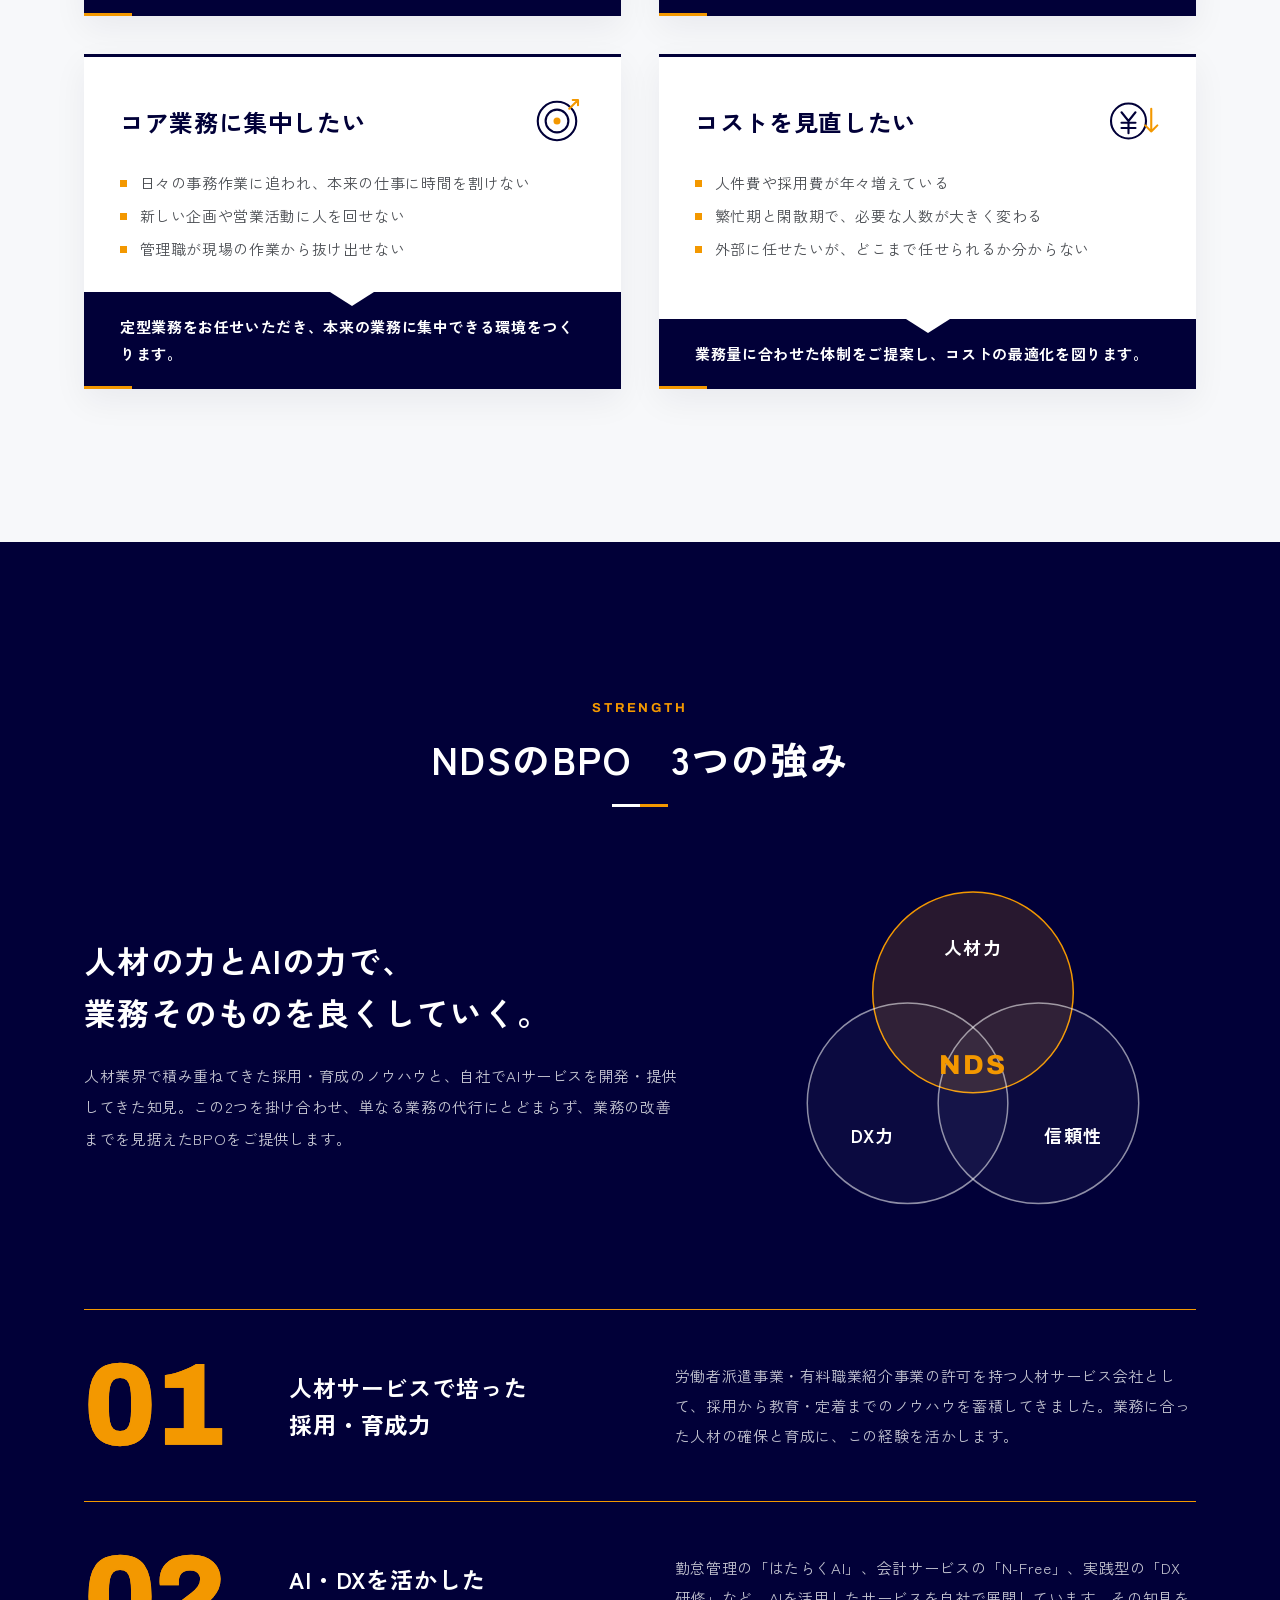
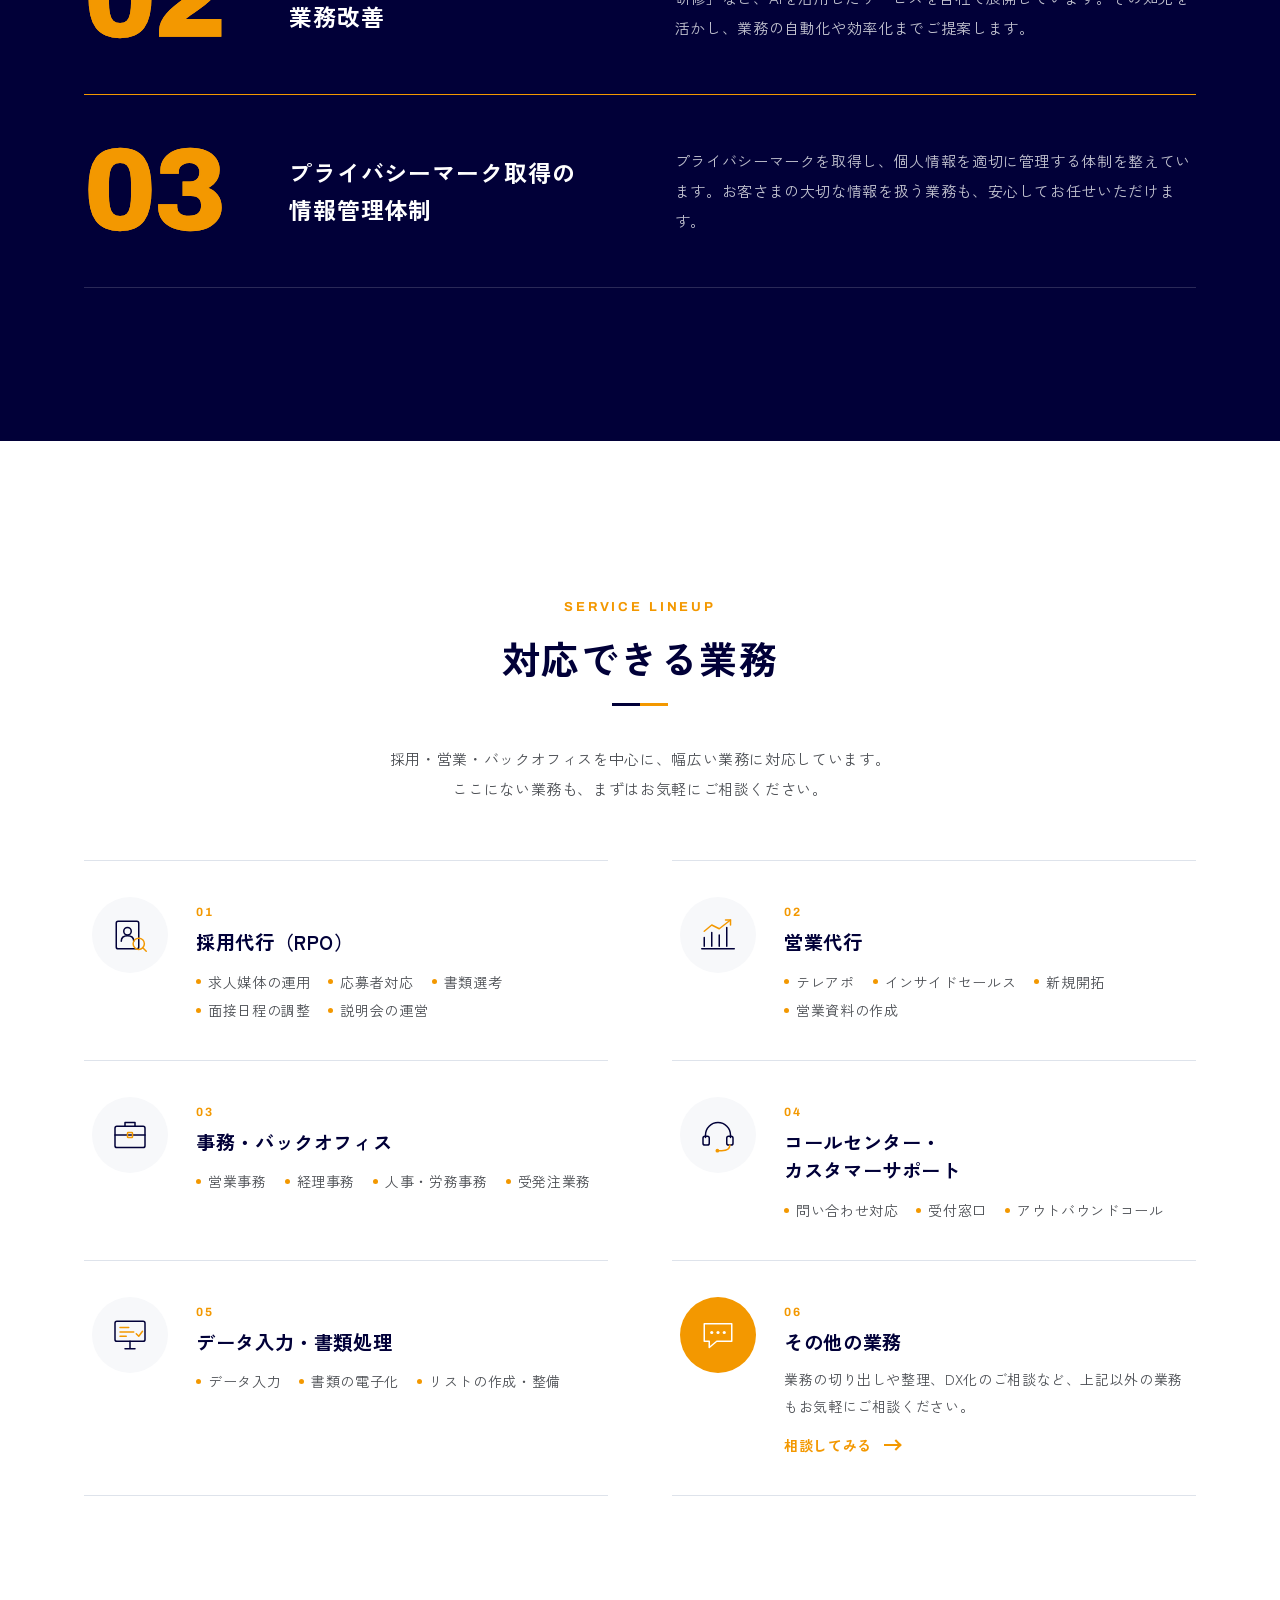
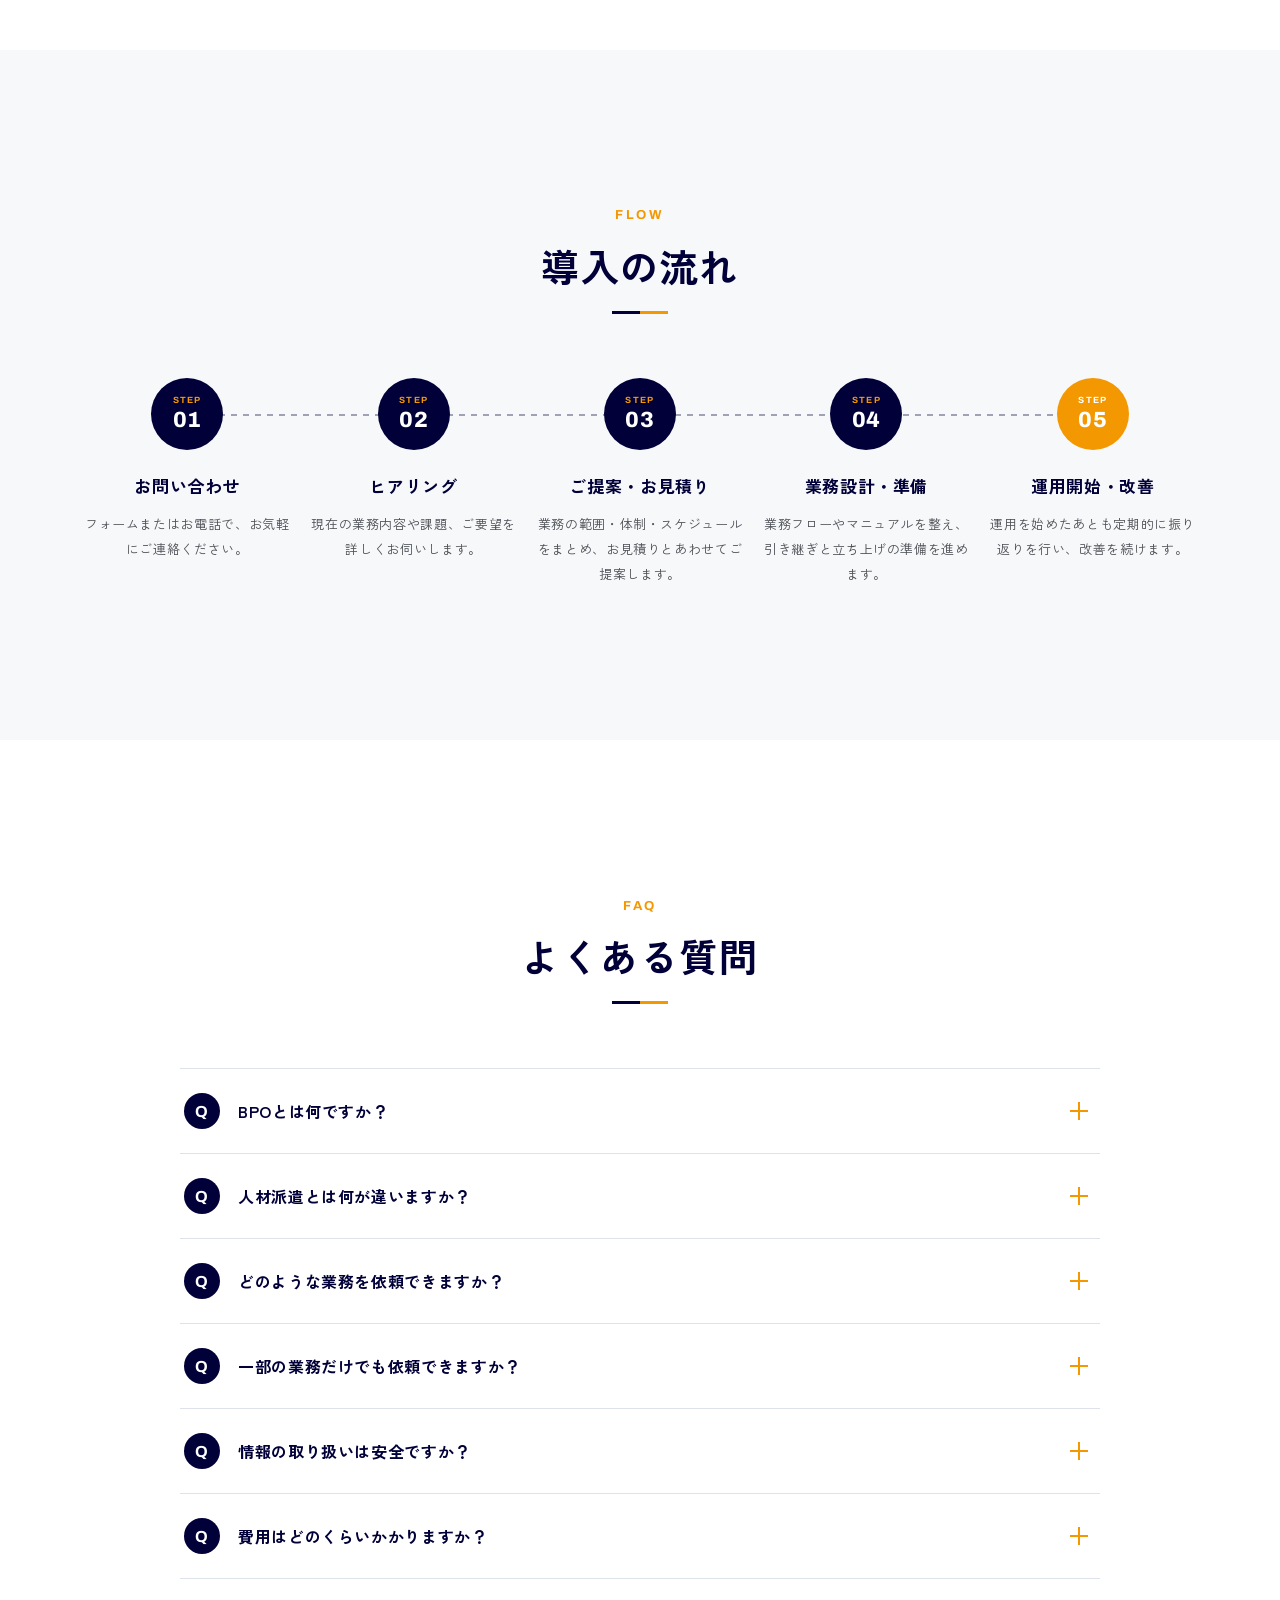
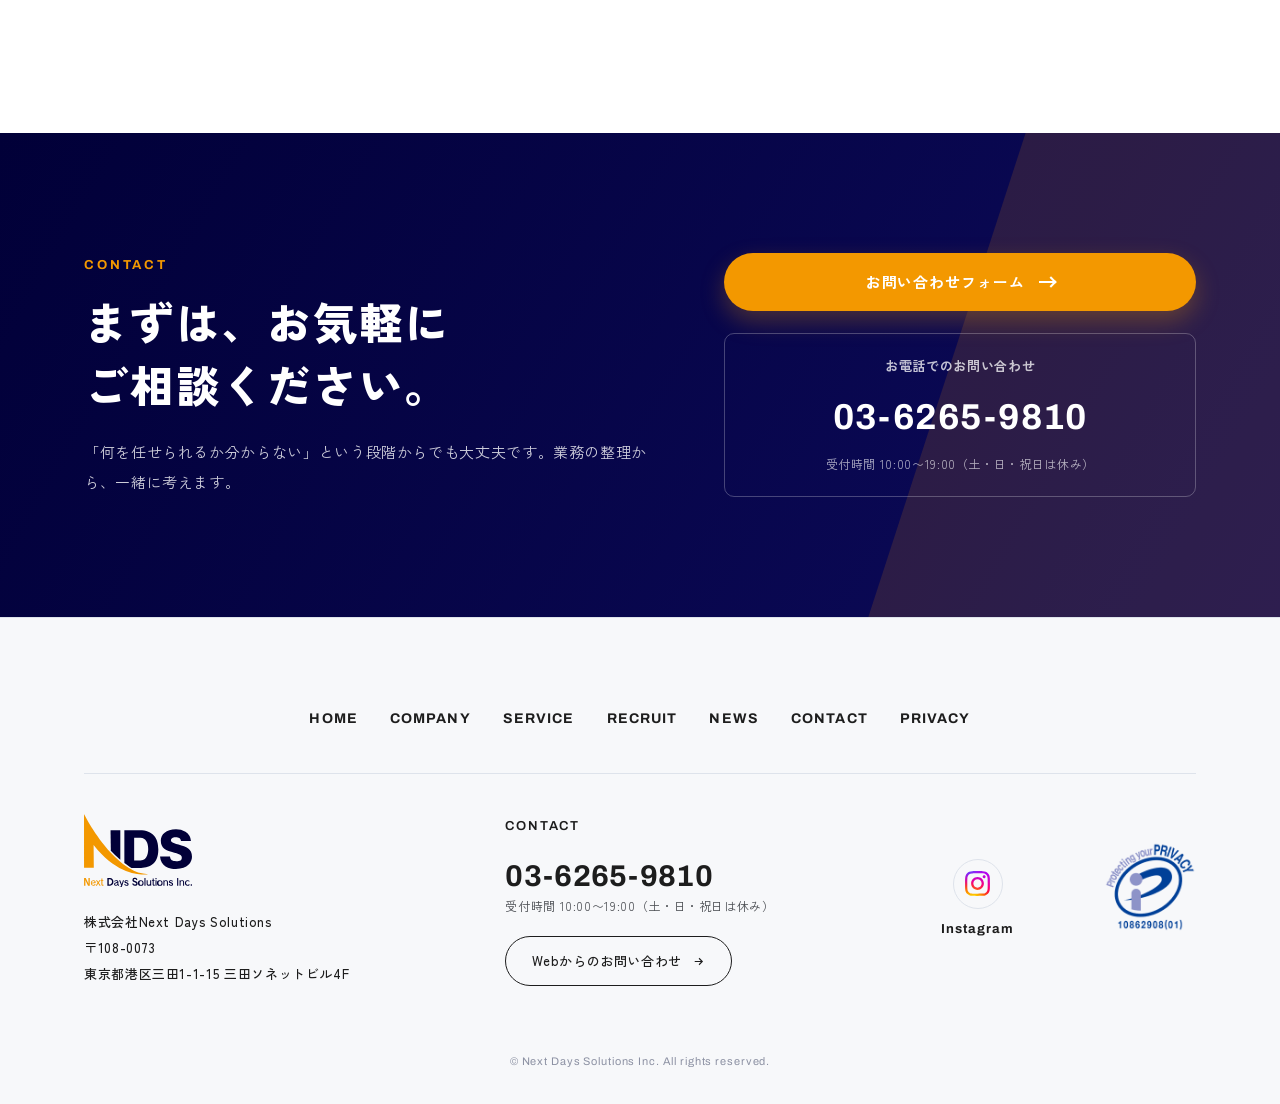
==== commit 4c544c2c: "BPO ページのタイトルを「どこよりも、早く対応。」にし、降ってくる動きを付ける 先方の要望で、タイトルを変えて大きくし、最初の画面に動きを付ける。 「早く対応」と矛盾しないよう、動きはゆっくりにせず" ====
--- a/bpo.html
+++ b/bpo.html
@@ -101,6 +101,11 @@
 
     <!-- ============ ファーストビュー ============ -->
     <section class="bpo-hero">
+      <!-- 見出しが降ってくるのに合わせて、右上から左下へ走る光の線 -->
+      <div class="bpo-streaks" aria-hidden="true">
+        <span></span><span></span><span></span><span></span><span></span>
+      </div>
+
       <div class="inner bpo-hero__inner">
         <div class="bpo-hero__body">
           <p class="bpo-crumb reveal">
@@ -109,12 +114,13 @@
             <span>BPO事業</span>
           </p>
           <p class="bpo-hero__en reveal" style="--d: .1s;">BPO SERVICE</p>
+          <!-- ページを開くと、1 行ずつ画面の右上から斜めに降ってくる（css/bpo.css の bpo-drop） -->
           <h1 class="bpo-hero__title">
-            <span class="bpo-line reveal" style="--d: .2s;">業務の“次の一日”を、</span>
-            <span class="bpo-line reveal" style="--d: .32s;">もっと<em>速く</em>。</span>
+            <span class="bpo-line bpo-drop" style="--d: .25s;">どこよりも、</span>
+            <span class="bpo-line bpo-drop" style="--d: .37s;"><em>早く</em>対応。</span>
           </h1>
-          <p class="bpo-hero__lead reveal" style="--d: .45s;">採用・営業・バックオフィスまで。人材サービスで培ったノウハウとAI・DXの知見を活かし、業務の設計から運用・改善までを一貫してお引き受けします。</p>
-          <div class="bpo-hero__btns reveal" style="--d: .55s;">
+          <p class="bpo-hero__lead reveal" style="--d: .8s;">採用・営業・バックオフィスまで。人材サービスで培ったノウハウとAI・DXの知見を活かし、業務の設計から運用・改善までを一貫してお引き受けします。</p>
+          <div class="bpo-hero__btns reveal" style="--d: .9s;">
             <a class="bpo-btn bpo-btn--orange" href="contact.html">お問い合わせ<span class="bpo-btn__arrow" aria-hidden="true"></span></a>
             <a class="bpo-btn bpo-btn--line" href="#lineup">対応できる業務を見る<span class="bpo-btn__arrow bpo-btn__arrow--down" aria-hidden="true"></span></a>
           </div>
@@ -141,14 +147,14 @@
 
       <!-- 数字の実績の代わりに、事実として示せる許可・認証を並べる -->
       <div class="inner">
-        <ul class="bpo-trust reveal" style="--d: .65s;">
+        <ul class="bpo-trust reveal" style="--d: 1s;">
           <li><span class="bpo-trust__label">労働者派遣事業</span><span class="bpo-trust__value">許可番号 派13-315951</span></li>
           <li><span class="bpo-trust__label">有料職業紹介事業</span><span class="bpo-trust__value">許可番号 13-ユ-311945</span></li>
           <li><span class="bpo-trust__label">プライバシーマーク</span><span class="bpo-trust__value">JIPDEC 第10862908（02）</span></li>
         </ul>
       </div>
 
-      <nav class="inner bpo-toc reveal" style="--d: .75s;" aria-label="このページの内容">
+      <nav class="inner bpo-toc reveal" style="--d: 1.1s;" aria-label="このページの内容">
         <a href="#issues">解決できる課題</a>
         <a href="#strength">3つの強み</a>
         <a href="#lineup">対応できる業務</a>
--- a/css/bpo.css
+++ b/css/bpo.css
@@ -222,10 +222,10 @@
 
 .bpo-hero__title {
   margin-top: 14px;
-  /* 1 行目「業務の“次の一日”を、」（11 字）が折り返さない大きさ */
-  font-size: clamp(2rem, 3.6vw, 3rem);
+  /* 1 行目「どこよりも、」（6 字）が折り返さない範囲で大きく */
+  font-size: clamp(2.75rem, 6vw, 5.25rem);
   font-weight: 900;
-  line-height: 1.35;
+  line-height: 1.25;
   letter-spacing: 0.04em;
   color: var(--c-navy);
 }
@@ -234,10 +234,82 @@
   display: block;
 }
 
-/* 「速く」だけオレンジの下線を引く */
+/* 「早く」だけオレンジの下線を引く。見出しが着地したあと、左から一気に引かれる */
 .bpo-hero__title em {
   font-style: normal;
-  background: linear-gradient(transparent 72%, rgba(243, 152, 0, 0.45) 72%);
+  background: linear-gradient(transparent 66%, rgba(243, 152, 0, 0.5) 66%, rgba(243, 152, 0, 0.5) 84%, transparent 84%) no-repeat 0 0 / 0% 100%;
+  animation: bpo-marker 0.35s var(--e-out) 0.85s forwards;
+}
+
+@keyframes bpo-marker {
+  to { background-size: 100% 100%; }
+}
+
+/*
+ * 見出しが画面外の右上から斜めに降ってくる。
+ * 「早く対応」なので、ゆっくり漂わせず 0.4 秒で一気に着地させる。
+ * 着地の瞬間に、進んできた向き（左下）へほんの少し行き過ぎて戻ることで勢いを出す。
+ * 飛んでいる間は斜めに傾け、ぼかして速さを見せる。
+ */
+.bpo-drop {
+  animation: bpo-drop 0.55s var(--d, 0s) both;
+}
+
+@keyframes bpo-drop {
+  0% {
+    opacity: 0;
+    transform: translate(70vw, -80vh) skewX(-20deg);
+    filter: blur(10px);
+    animation-timing-function: cubic-bezier(0.3, 0.6, 0.35, 1);
+  }
+  25% {
+    opacity: 1;
+  }
+  72% {
+    transform: translate(-10px, 6px) skewX(4deg);
+    filter: blur(0);
+    animation-timing-function: cubic-bezier(0.3, 0, 0.3, 1);
+  }
+  100% {
+    opacity: 1;
+    transform: none;
+    filter: none;
+  }
+}
+
+/* ---- 右上から左下へ走る光の線（ページを開いたときに 1 回だけ） ---- */
+.bpo-streaks {
+  position: absolute;
+  inset: 0;
+  overflow: hidden;
+  pointer-events: none;
+}
+
+.bpo-streaks span {
+  position: absolute;
+  left: 50%;
+  top: var(--y, 40%);
+  width: var(--w, 36vw);
+  height: 2px;
+  border-radius: 2px;
+  background: linear-gradient(90deg, rgba(243, 152, 0, 0), var(--c, var(--c-orange)));
+  opacity: 0;
+  /* 右上 → 左下の向きに傾け、その向きに沿って動かす */
+  transform: rotate(-32deg) translateX(120vw);
+  animation: bpo-streak var(--t, 0.55s) cubic-bezier(0.5, 0, 0.2, 1) var(--d, 0.15s) forwards;
+}
+
+/* 線ごとに位置・長さ・色・タイミングを変える */
+.bpo-streaks span:nth-child(1) { --y: 22%; --w: 42vw; --d: 0.12s; }
+.bpo-streaks span:nth-child(2) { --y: 38%; --w: 28vw; --d: 0.2s;  --c: var(--c-navy); }
+.bpo-streaks span:nth-child(3) { --y: 30%; --w: 50vw; --d: 0.28s; --t: 0.5s; }
+.bpo-streaks span:nth-child(4) { --y: 52%; --w: 24vw; --d: 0.34s; --c: var(--c-navy); }
+.bpo-streaks span:nth-child(5) { --y: 46%; --w: 34vw; --d: 0.42s; --t: 0.6s; }
+
+@keyframes bpo-streak {
+  0%   { opacity: 0;   transform: rotate(-32deg) translateX(120vw); }
+  15%  { opacity: 0.9; }
+  100% { opacity: 0;   transform: rotate(-32deg) translateX(-160vw); }
 }
 
 .bpo-hero__lead {
@@ -1194,7 +1266,7 @@
 /* ============ スマホ ============ */
 @media (max-width: 640px) {
   .bpo-hero__title {
-    font-size: clamp(1.5rem, 7.2vw, 2rem);
+    font-size: clamp(2.5rem, 12vw, 3.25rem);
   }
 
   .bpo-hero__btns .bpo-btn {
@@ -1295,7 +1367,14 @@
 /* 動きを減らす設定のときは、回転と浮遊を止める */
 @media (prefers-reduced-motion: reduce) {
   .bpo-orbit__arc,
-  .bpo-chip {
+  .bpo-chip,
+  .bpo-drop,
+  .bpo-streaks span {
     animation: none;
   }
-}
+
+  .bpo-hero__title em {
+    animation: none;
+    background-size: 100% 100%;
+  }
+}
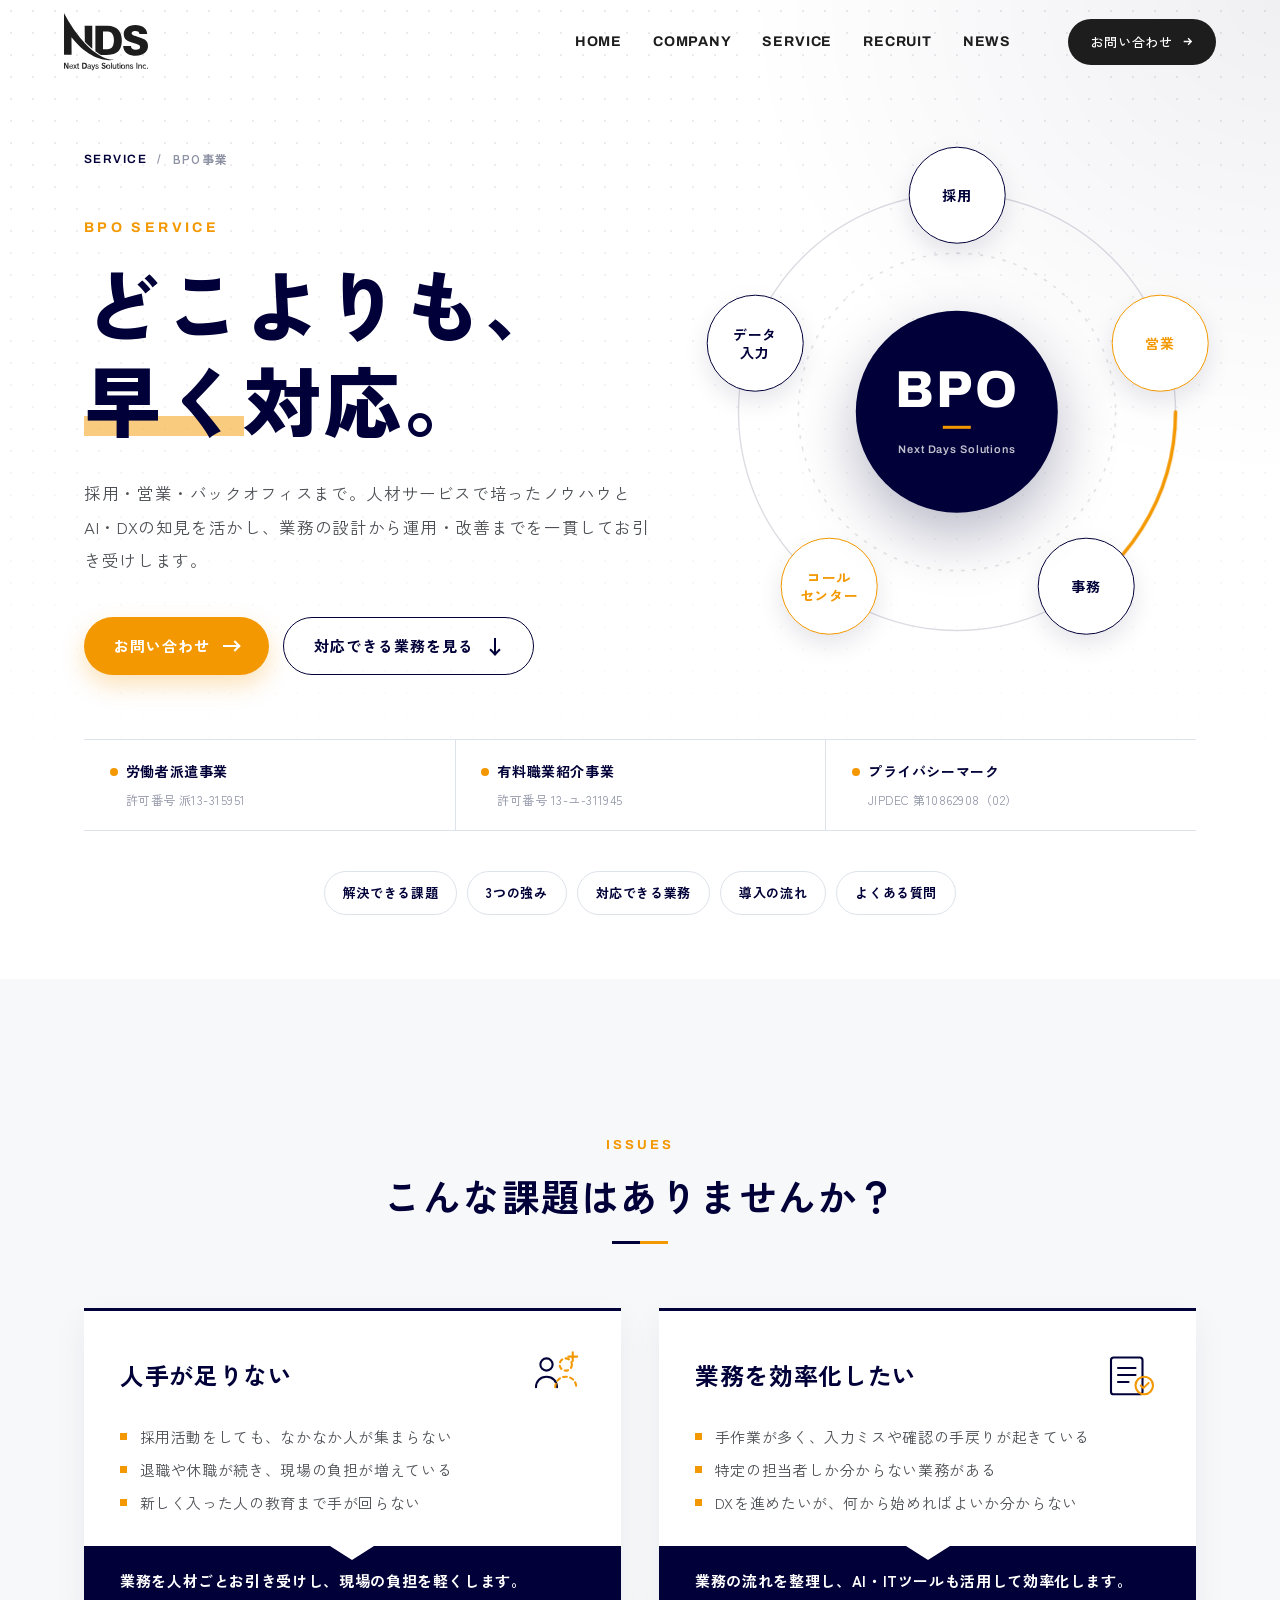
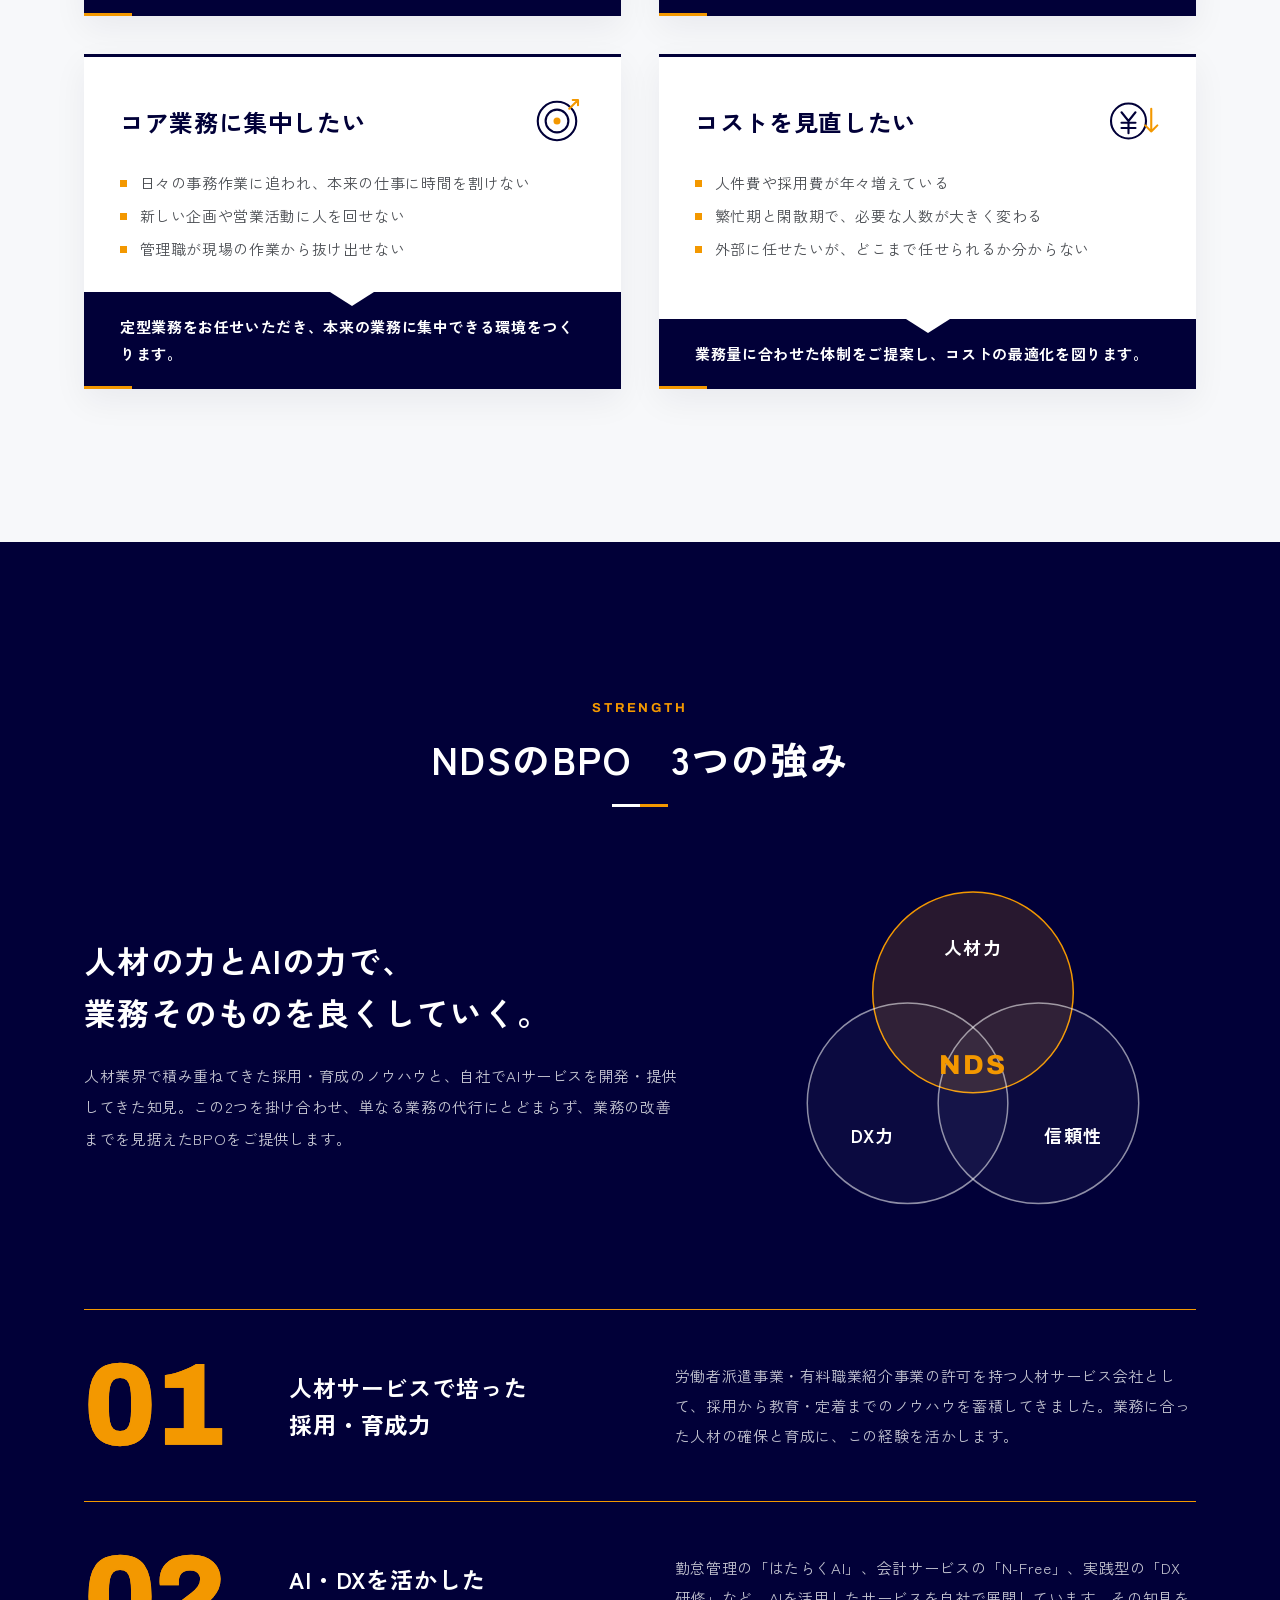
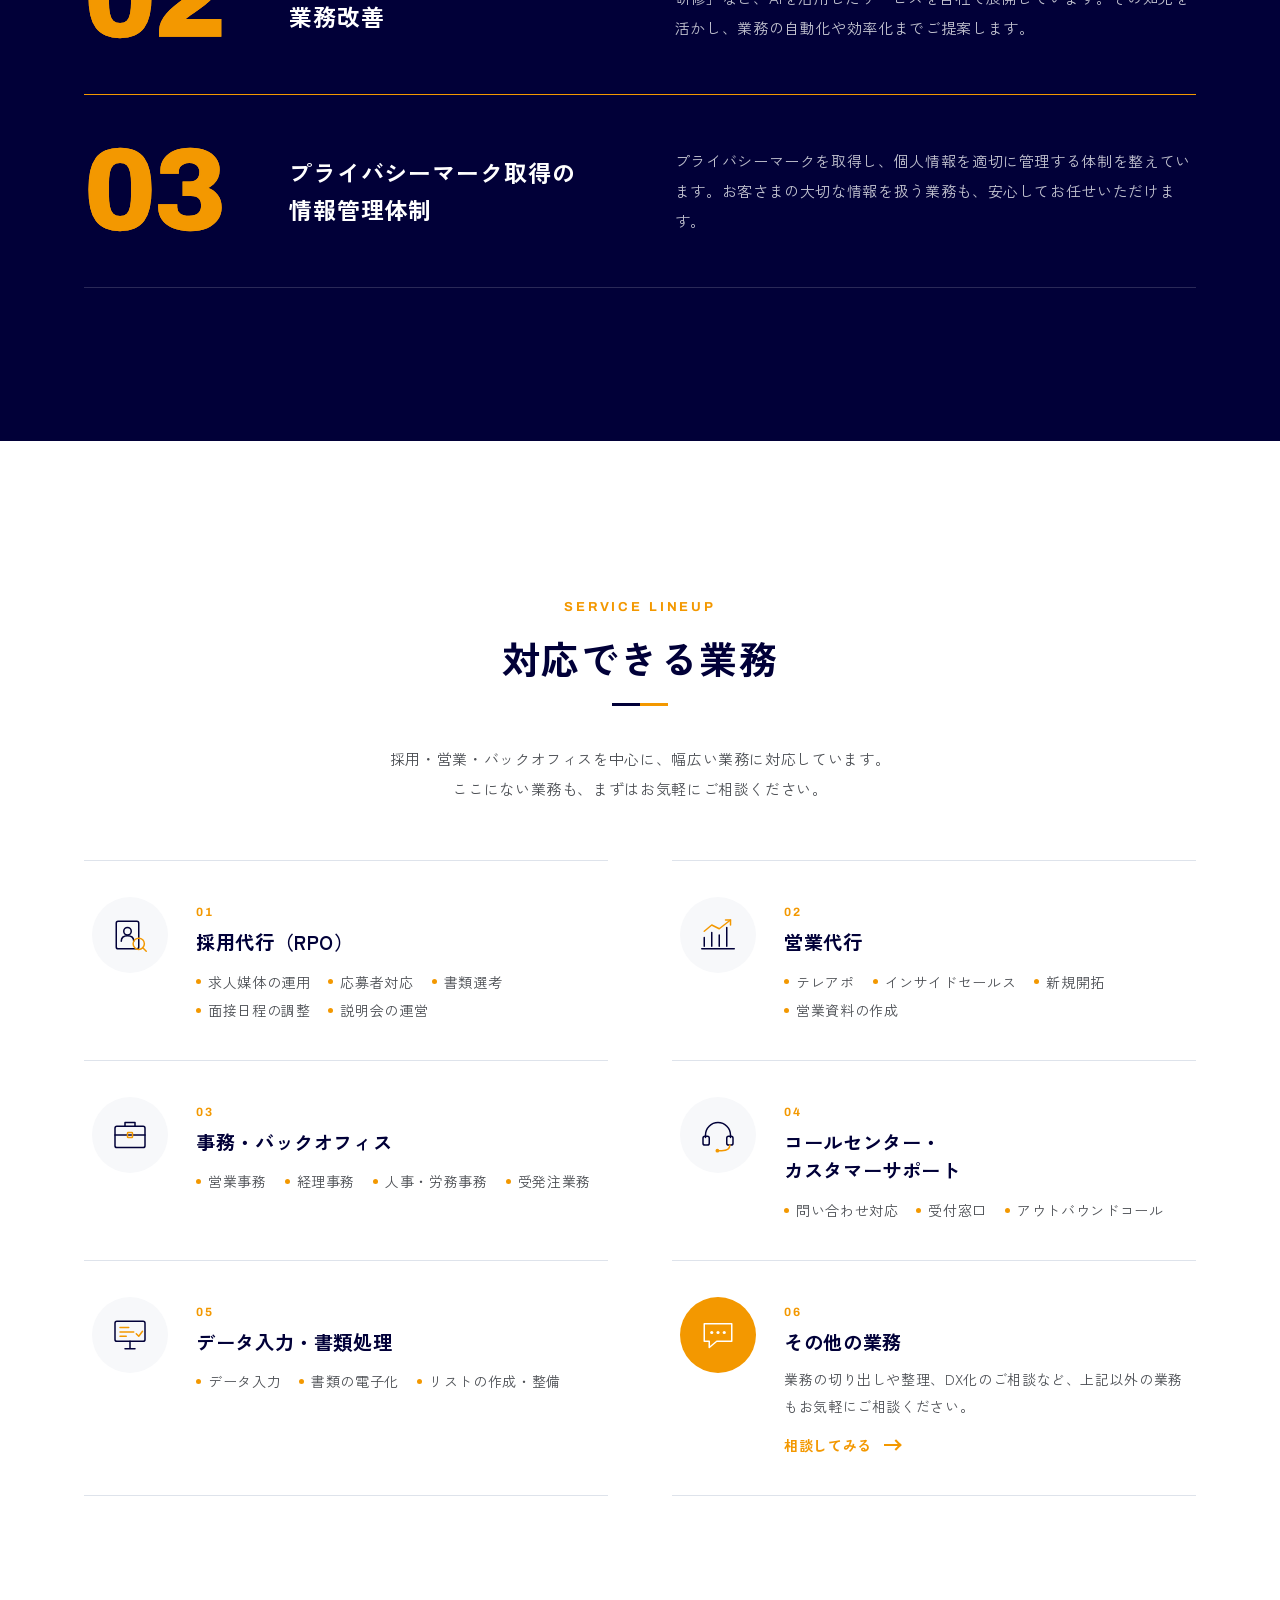
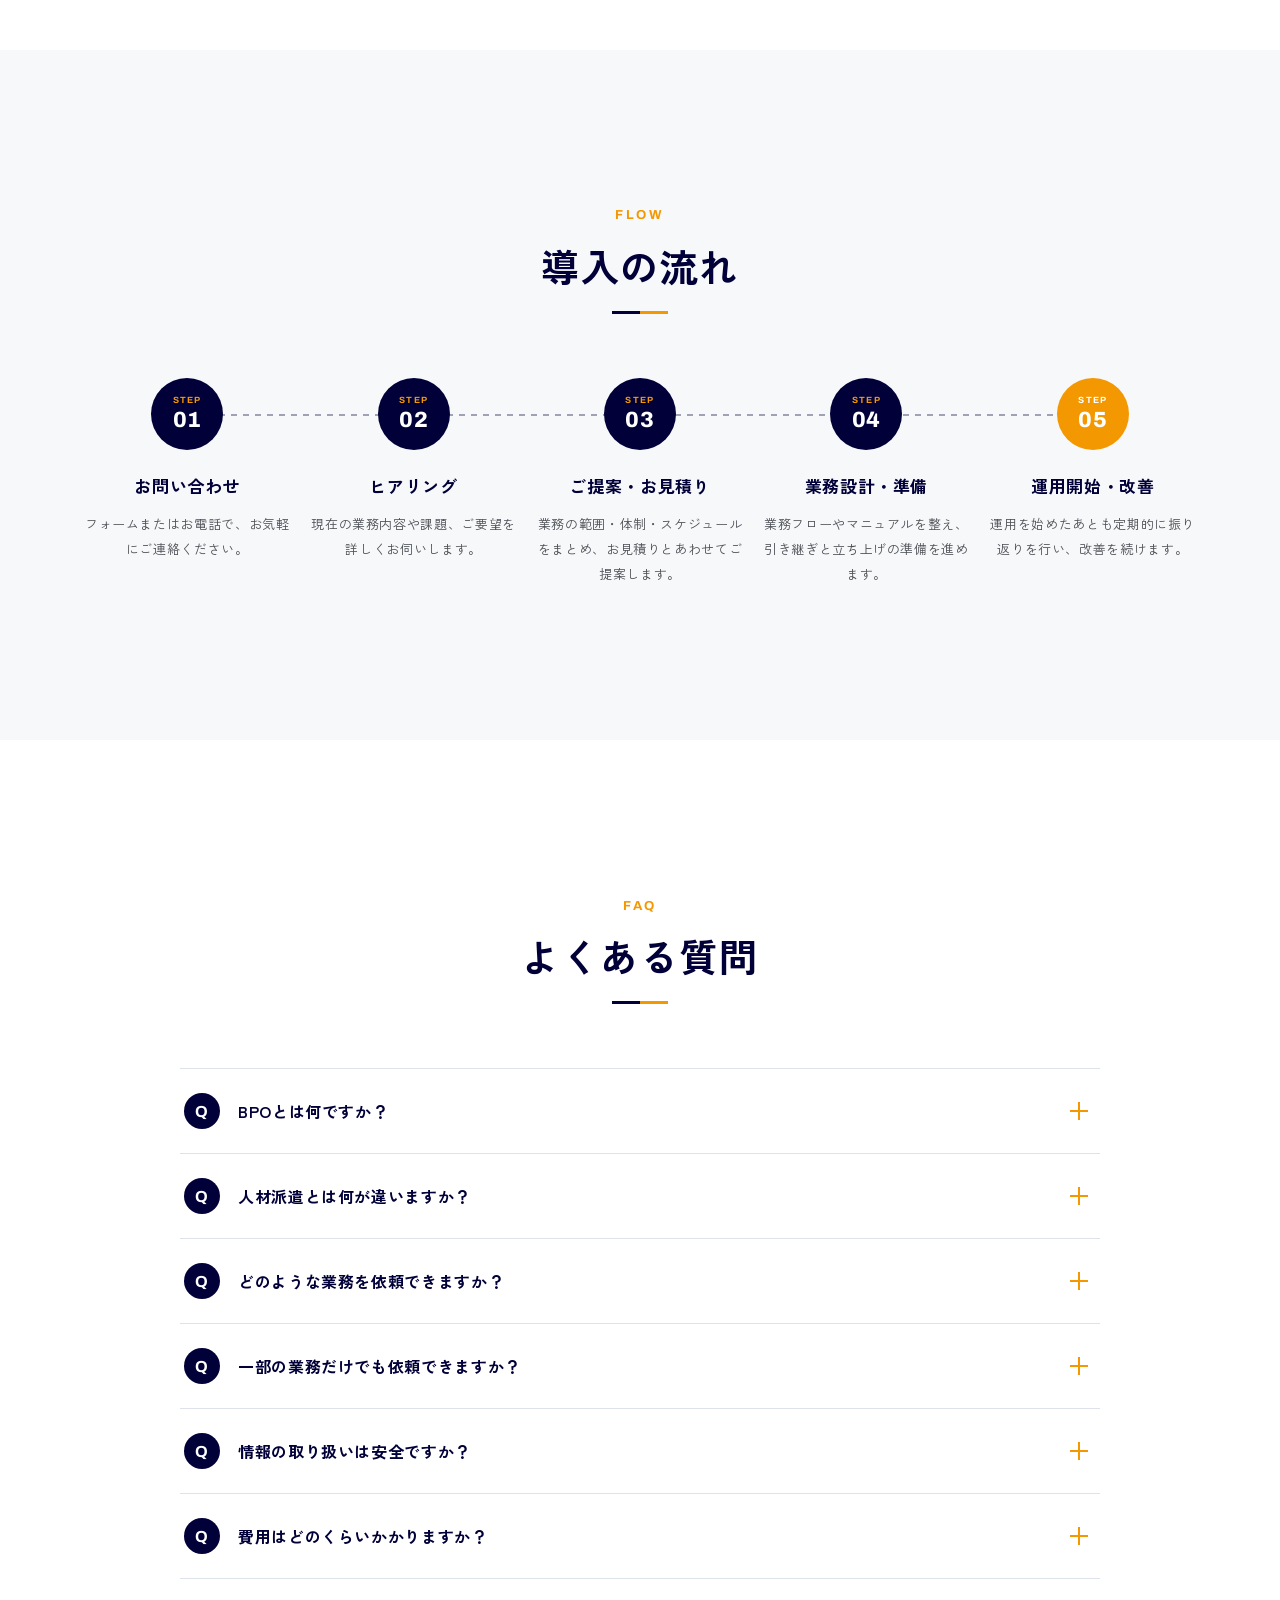
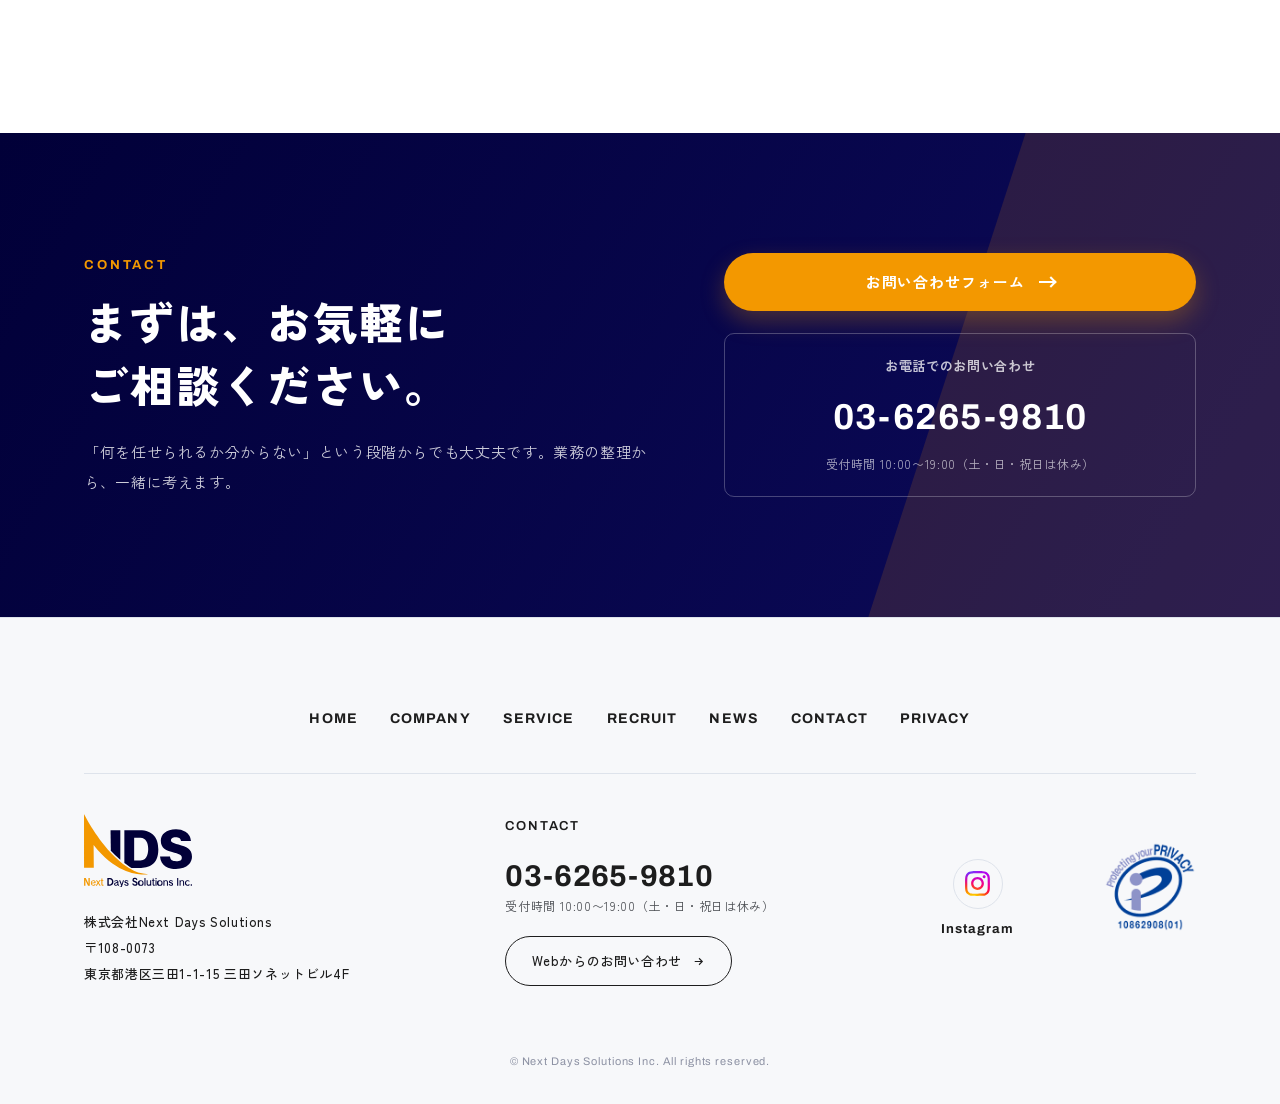
==== commit 48bf28a6: "BPO ページの右の図に、ページを開いたときの登場の動きを付ける 中央の「BPO」の丸 → 外側の円 → 5 つの業務の丸の順に、中心から広がるように出す。 タイトルは一気に降らせるのに対し、こちらは" ====
--- a/bpo.html
+++ b/bpo.html
@@ -126,11 +126,14 @@
           </div>
         </div>
 
-        <!-- 右側の図：対応する業務が、中心の NDS のまわりを回っている -->
+        <!--
+          右側の図：対応する業務が、中心の NDS のまわりを回っている。
+          ページを開くと、中央の丸 → 外側の円 → 5 つの業務の丸の順に、中心から広がるように現れる
+        -->
         <div class="bpo-orbit" aria-hidden="true">
           <svg class="bpo-orbit__rings" viewBox="0 0 400 400">
-            <circle cx="200" cy="200" r="190" />
-            <circle cx="200" cy="200" r="138" />
+            <circle class="bpo-orbit__outer" cx="200" cy="200" r="190" pathLength="100" />
+            <circle class="bpo-orbit__inner" cx="200" cy="200" r="138" />
             <circle class="bpo-orbit__arc" cx="200" cy="200" r="190" pathLength="100" />
           </svg>
           <div class="bpo-orbit__core">
--- a/css/bpo.css
+++ b/css/bpo.css
@@ -134,6 +134,28 @@
   transform: rotate(90deg) translateX(4px);
 }
 
+/*
+ * ファーストビューの 2 つのボタンは、矢印を常にゆっくり動かして押せることを示す。
+ * → は右へ、↓ は下へ、行って戻るをくり返す。
+ */
+.bpo-hero__btns .bpo-btn__arrow {
+  animation: bpo-nudge 1.6s ease-in-out infinite;
+}
+
+.bpo-hero__btns .bpo-btn__arrow--down {
+  animation-name: bpo-nudge-down;
+}
+
+@keyframes bpo-nudge {
+  0%, 100% { transform: translateX(0); }
+  50%      { transform: translateX(6px); }
+}
+
+@keyframes bpo-nudge-down {
+  0%, 100% { transform: rotate(90deg) translateX(0); }
+  50%      { transform: rotate(90deg) translateX(6px); }
+}
+
 /* ---------- 共通：線のアイコン（紺の線、.ac だけオレンジ） ---------- */
 .bpo-icon {
   width: 56px;
@@ -346,8 +368,35 @@
   overflow: visible;
 }
 
-.bpo-orbit__rings circle:nth-child(2) {
+/*
+ * ページを開いたときの登場。
+ * タイトルは一気に降らせるが、こちらは約 2.5 秒かけて、ゆったり組み上がるようにする。
+ *   0.30 秒  中央の丸がふくらんで現れる（0.9 秒）
+ *   0.40 秒  外側の円が、真上から時計回りに描かれる（1.4 秒）。内側の点線の円は広がりながら現れる
+ *   0.90 秒  5 つの業務の丸が、中心からそれぞれの位置へ出ていく（1 つ 1 秒、0.15 秒ずつずらす）
+ *   2.40 秒  オレンジの弧が現れて回り始める
+ */
+.bpo-orbit__outer {
+  stroke-dasharray: 100;
+  transform-origin: 200px 200px;
+  transform: rotate(-90deg);
+  animation: bpo-draw 1.4s cubic-bezier(0.45, 0, 0.2, 1) 0.4s both;
+}
+
+@keyframes bpo-draw {
+  from { stroke-dashoffset: 100; }
+  to   { stroke-dashoffset: 0; }
+}
+
+.bpo-orbit__inner {
   stroke-dasharray: 3 7;
+  transform-origin: 200px 200px;
+  animation: bpo-ring-in 1.2s var(--e-out) 0.5s both;
+}
+
+@keyframes bpo-ring-in {
+  from { opacity: 0; transform: scale(0.6) rotate(-40deg); }
+  to   { opacity: 1; transform: none; }
 }
 
 /* 外周をオレンジの弧が回る */
@@ -357,7 +406,13 @@
   stroke-linecap: round;
   stroke-dasharray: 18 82;
   transform-origin: 200px 200px;
-  animation: bpo-spin 14s linear infinite;
+  animation:
+    bpo-fade-in 0.8s ease-out 2.4s both,
+    bpo-spin 14s linear infinite;
+}
+
+@keyframes bpo-fade-in {
+  from { opacity: 0; }
 }
 
 @keyframes bpo-spin {
@@ -380,6 +435,15 @@
   color: #fff;
   transform: translate(-50%, -50%);
   box-shadow: 0 24px 60px rgba(1, 0, 56, 0.28);
+  /* 業務の丸は、この丸の後ろから飛び出す */
+  z-index: 1;
+  animation: bpo-pop 0.9s cubic-bezier(0.3, 1.35, 0.5, 1) 0.3s both;
+}
+
+@keyframes bpo-pop {
+  from { opacity: 0; transform: translate(-50%, -50%) scale(0); }
+  40%  { opacity: 1; }
+  to   { opacity: 1; transform: translate(-50%, -50%) scale(1); }
 }
 
 .bpo-orbit__core-en {
@@ -408,7 +472,11 @@
   opacity: 0.75;
 }
 
-/* 業務の名前の丸。外周にゆっくり浮かべる */
+/*
+ * 業務の名前の丸。中心から飛び出して位置に着いたあと、外周にゆっくり浮かべる。
+ * --fx / --fy は「中心からの距離」を丸自身の幅に対する % で表したもの
+ * （図の 1% ＝ 丸の幅 21% の 1/21 ＝ 約 4.76%）。
+ */
 .bpo-chip {
   position: absolute;
   display: grid;
@@ -425,14 +493,36 @@
   color: var(--c-navy);
   box-shadow: 0 10px 24px rgba(1, 0, 56, 0.1);
   transform: translate(-50%, -50%);
-  animation: bpo-float 6s ease-in-out infinite;
-}
-
-.bpo-chip--1 { left: 50%;  top: 3%;  }
-.bpo-chip--2 { left: 94%;  top: 35%; animation-delay: -1.2s; border-color: var(--c-orange); color: var(--c-orange); }
-.bpo-chip--3 { left: 78%;  top: 88%; animation-delay: -2.4s; }
-.bpo-chip--4 { left: 22%;  top: 88%; animation-delay: -3.6s; border-color: var(--c-orange); color: var(--c-orange); }
-.bpo-chip--5 { left: 6%;   top: 35%; animation-delay: -4.8s; }
+  animation:
+    bpo-launch 1s var(--ld) both,
+    bpo-float 6s ease-in-out var(--fd) infinite;
+}
+
+.bpo-chip--1 { left: 50%; top: 3%;  --fx: 0%;      --fy: 223.8%;  --ld: 0.9s;  --fd: 2.4s; }
+.bpo-chip--2 { left: 94%; top: 35%; --fx: -209.5%; --fy: 71.4%;   --ld: 1.05s; --fd: 2.8s; border-color: var(--c-orange); color: var(--c-orange); }
+.bpo-chip--3 { left: 78%; top: 88%; --fx: -133.3%; --fy: -181%;   --ld: 1.2s;  --fd: 3.2s; }
+.bpo-chip--4 { left: 22%; top: 88%; --fx: 133.3%;  --fy: -181%;   --ld: 1.35s; --fd: 3.6s; border-color: var(--c-orange); color: var(--c-orange); }
+.bpo-chip--5 { left: 6%;  top: 35%; --fx: 209.5%;  --fy: 71.4%;   --ld: 1.5s;  --fd: 4s; }
+
+/* 中心から出ていき、少しだけ外へ行き過ぎてから、ゆっくり位置に収まる */
+@keyframes bpo-launch {
+  0% {
+    opacity: 0;
+    transform: translate(calc(-50% + var(--fx)), calc(-50% + var(--fy))) scale(0.3);
+    animation-timing-function: cubic-bezier(0.2, 0.7, 0.3, 1);
+  }
+  30% {
+    opacity: 1;
+  }
+  65% {
+    transform: translate(calc(-50% + var(--fx) * -0.05), calc(-50% + var(--fy) * -0.05)) scale(1.05);
+    animation-timing-function: cubic-bezier(0.4, 0, 0.3, 1);
+  }
+  100% {
+    opacity: 1;
+    transform: translate(-50%, -50%);
+  }
+}
 
 @keyframes bpo-float {
   0%, 100% { transform: translate(-50%, -50%); }
@@ -1367,9 +1457,13 @@
 /* 動きを減らす設定のときは、回転と浮遊を止める */
 @media (prefers-reduced-motion: reduce) {
   .bpo-orbit__arc,
+  .bpo-orbit__outer,
+  .bpo-orbit__inner,
+  .bpo-orbit__core,
   .bpo-chip,
   .bpo-drop,
-  .bpo-streaks span {
+  .bpo-streaks span,
+  .bpo-hero__btns .bpo-btn__arrow {
     animation: none;
   }
 
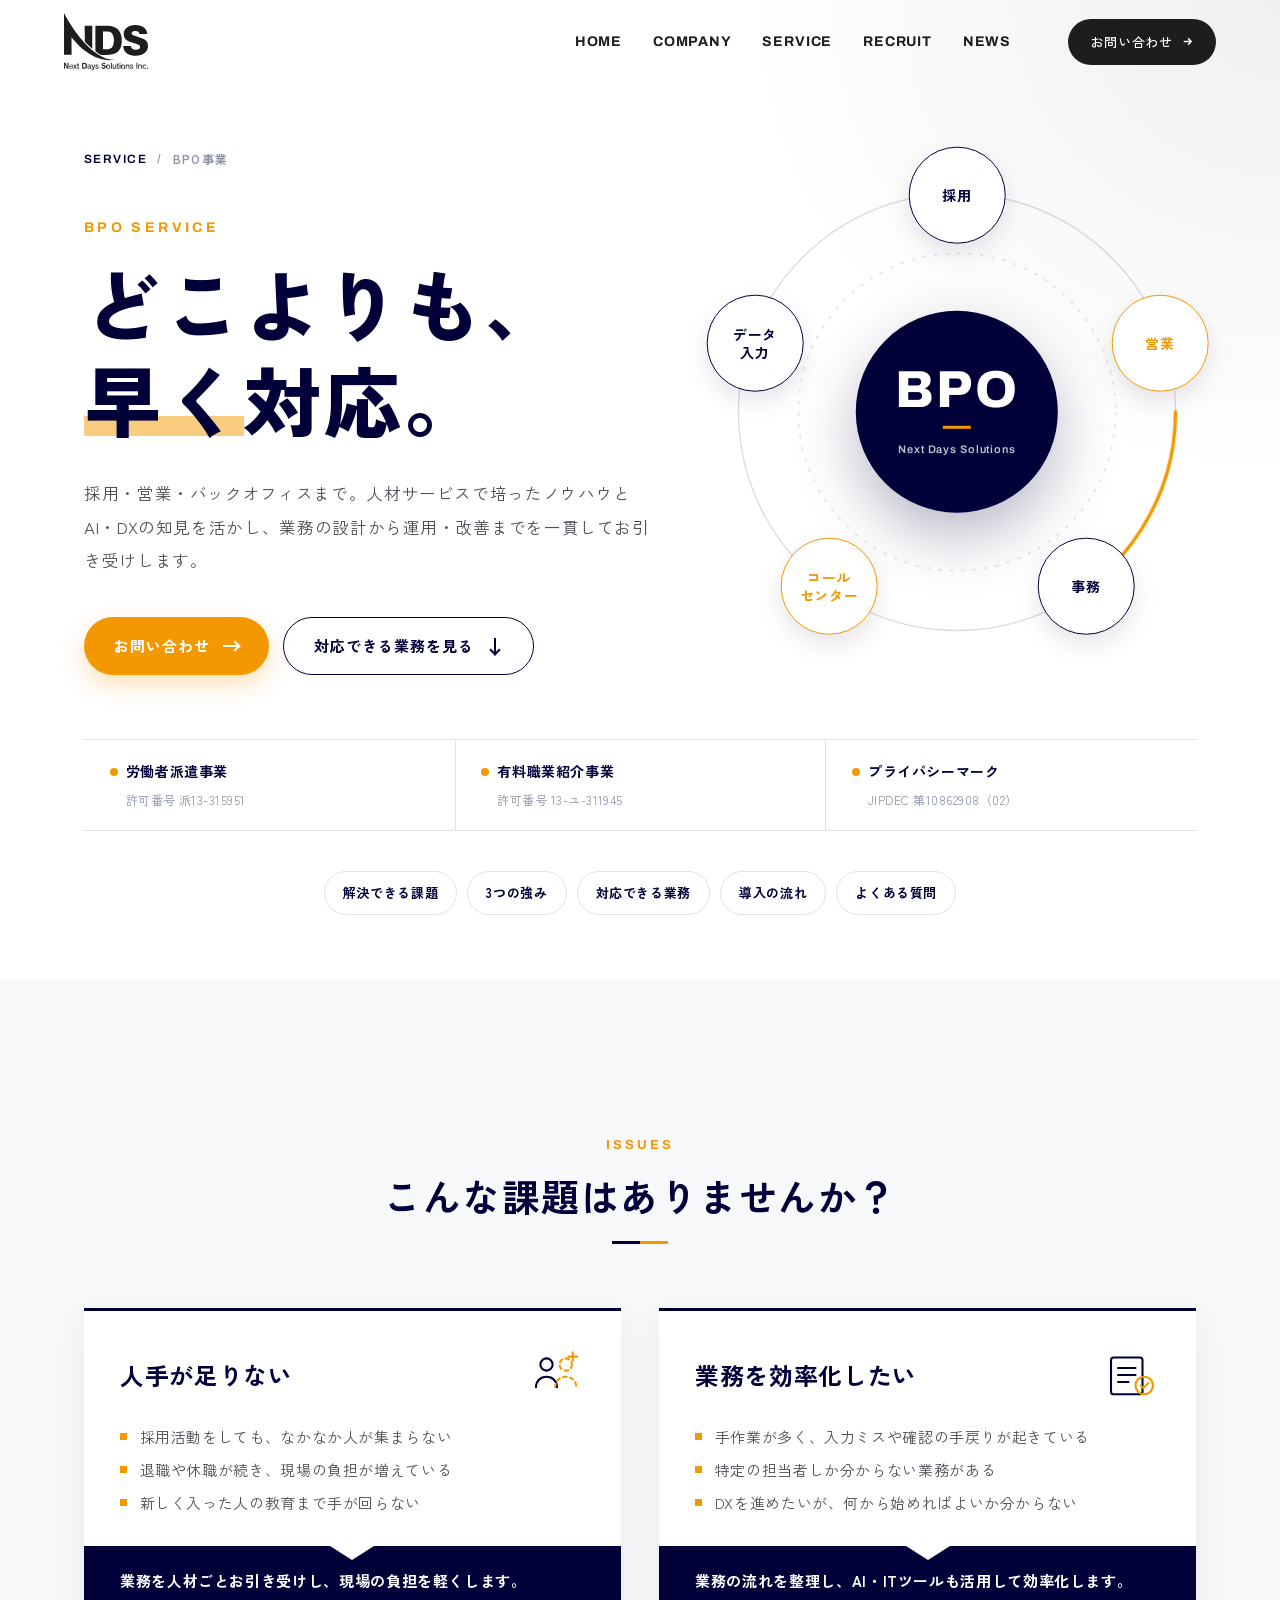
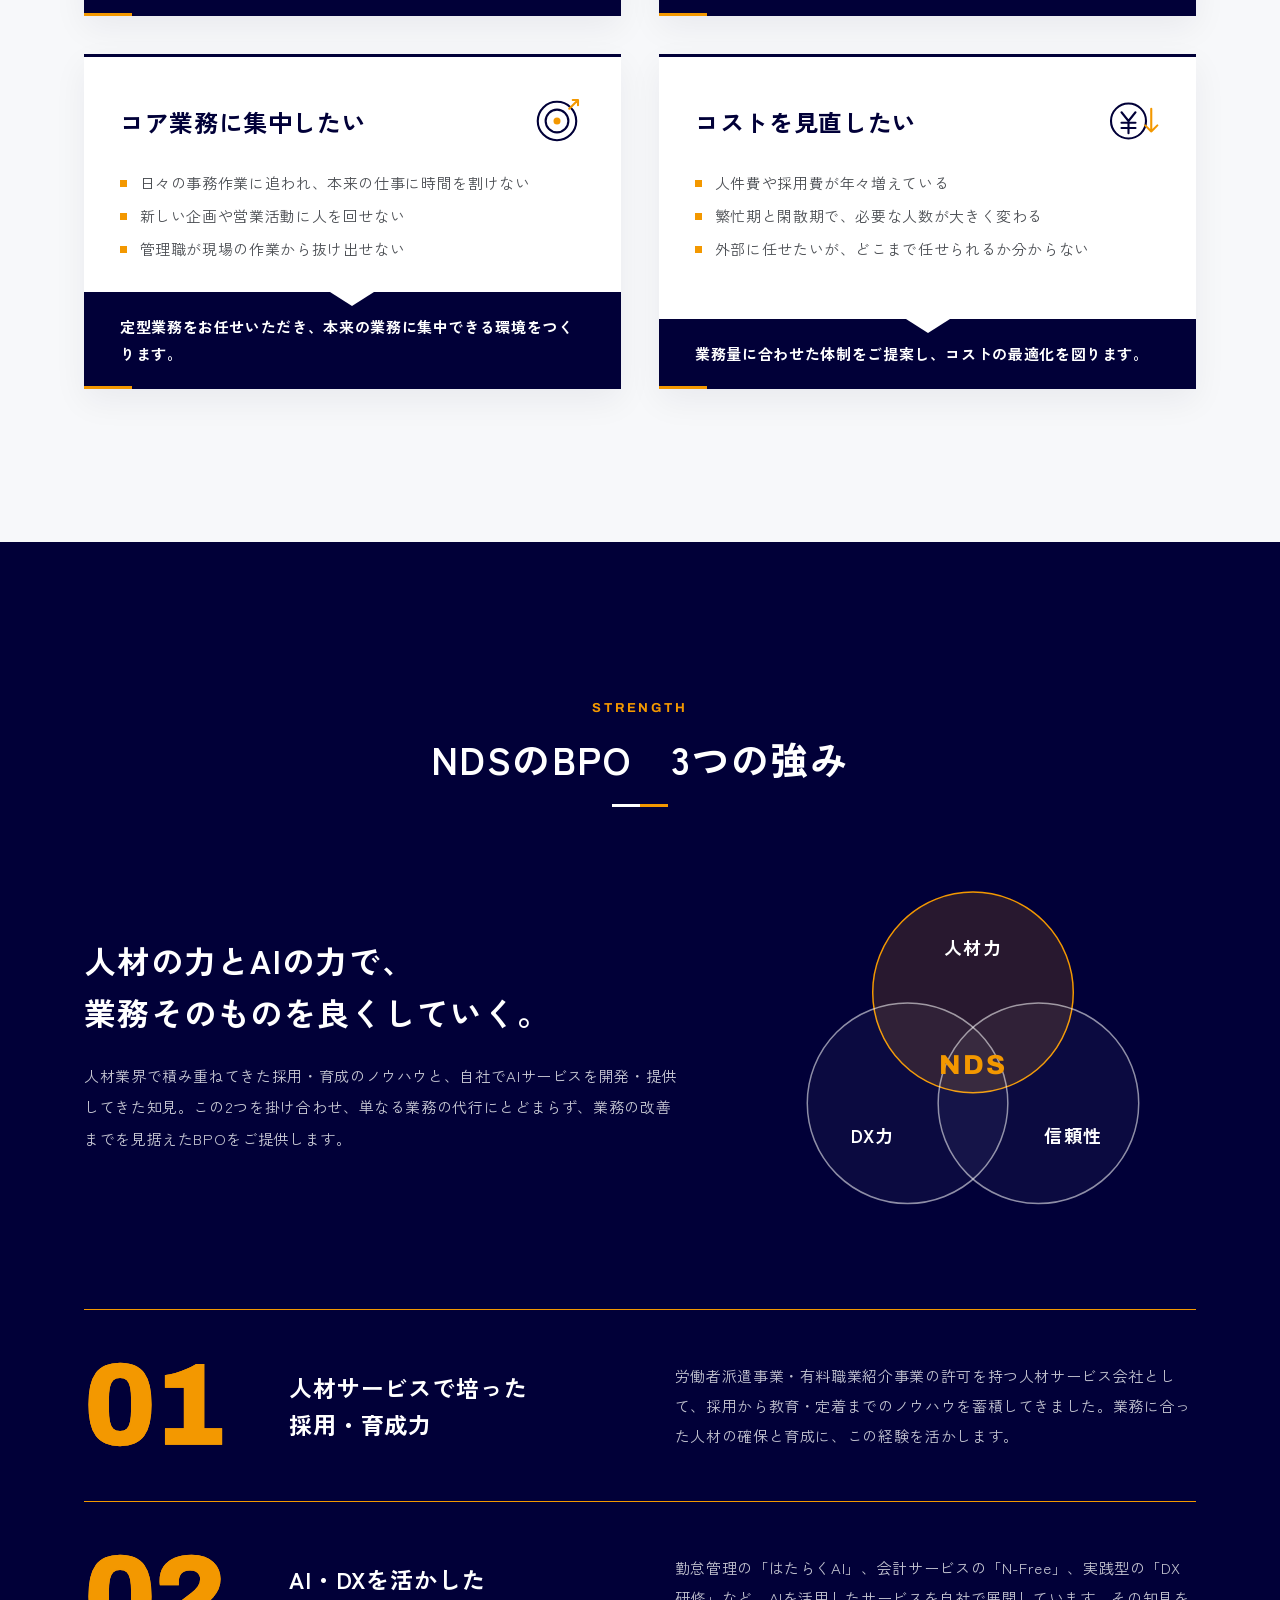
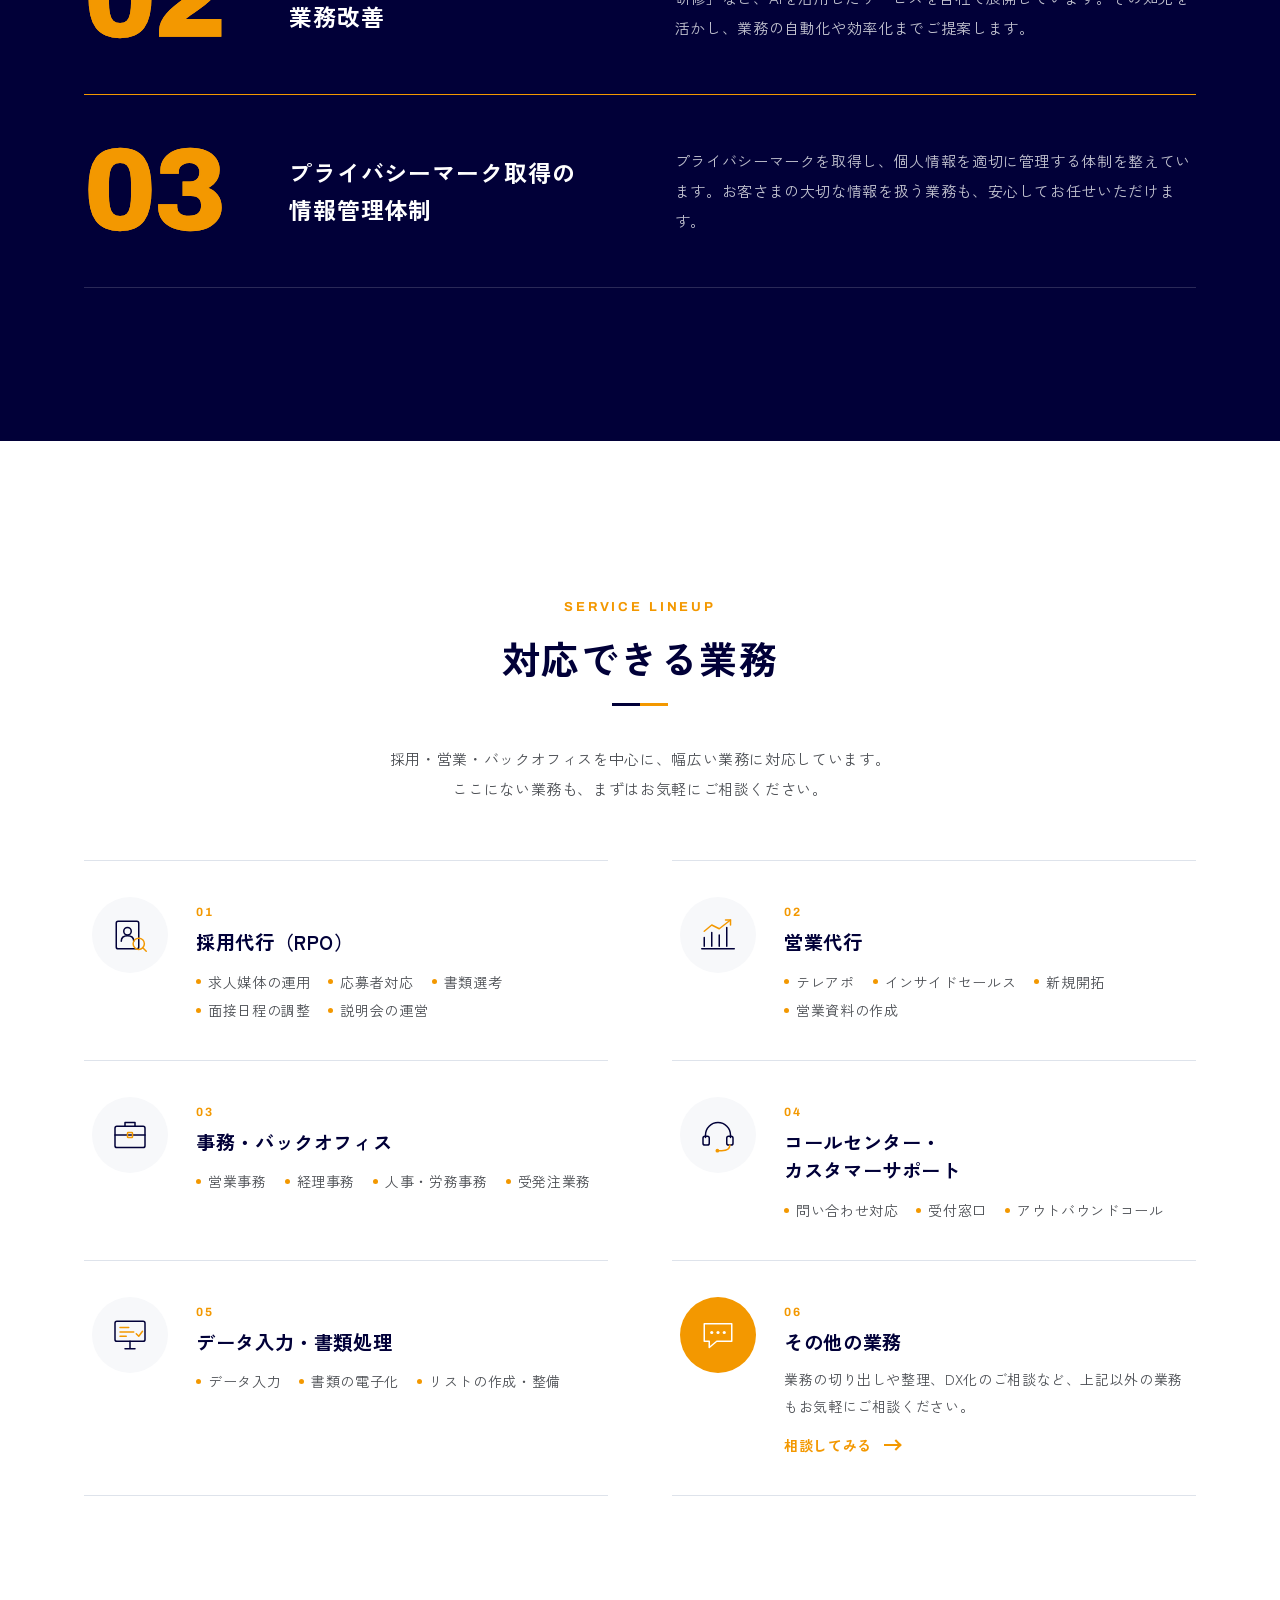
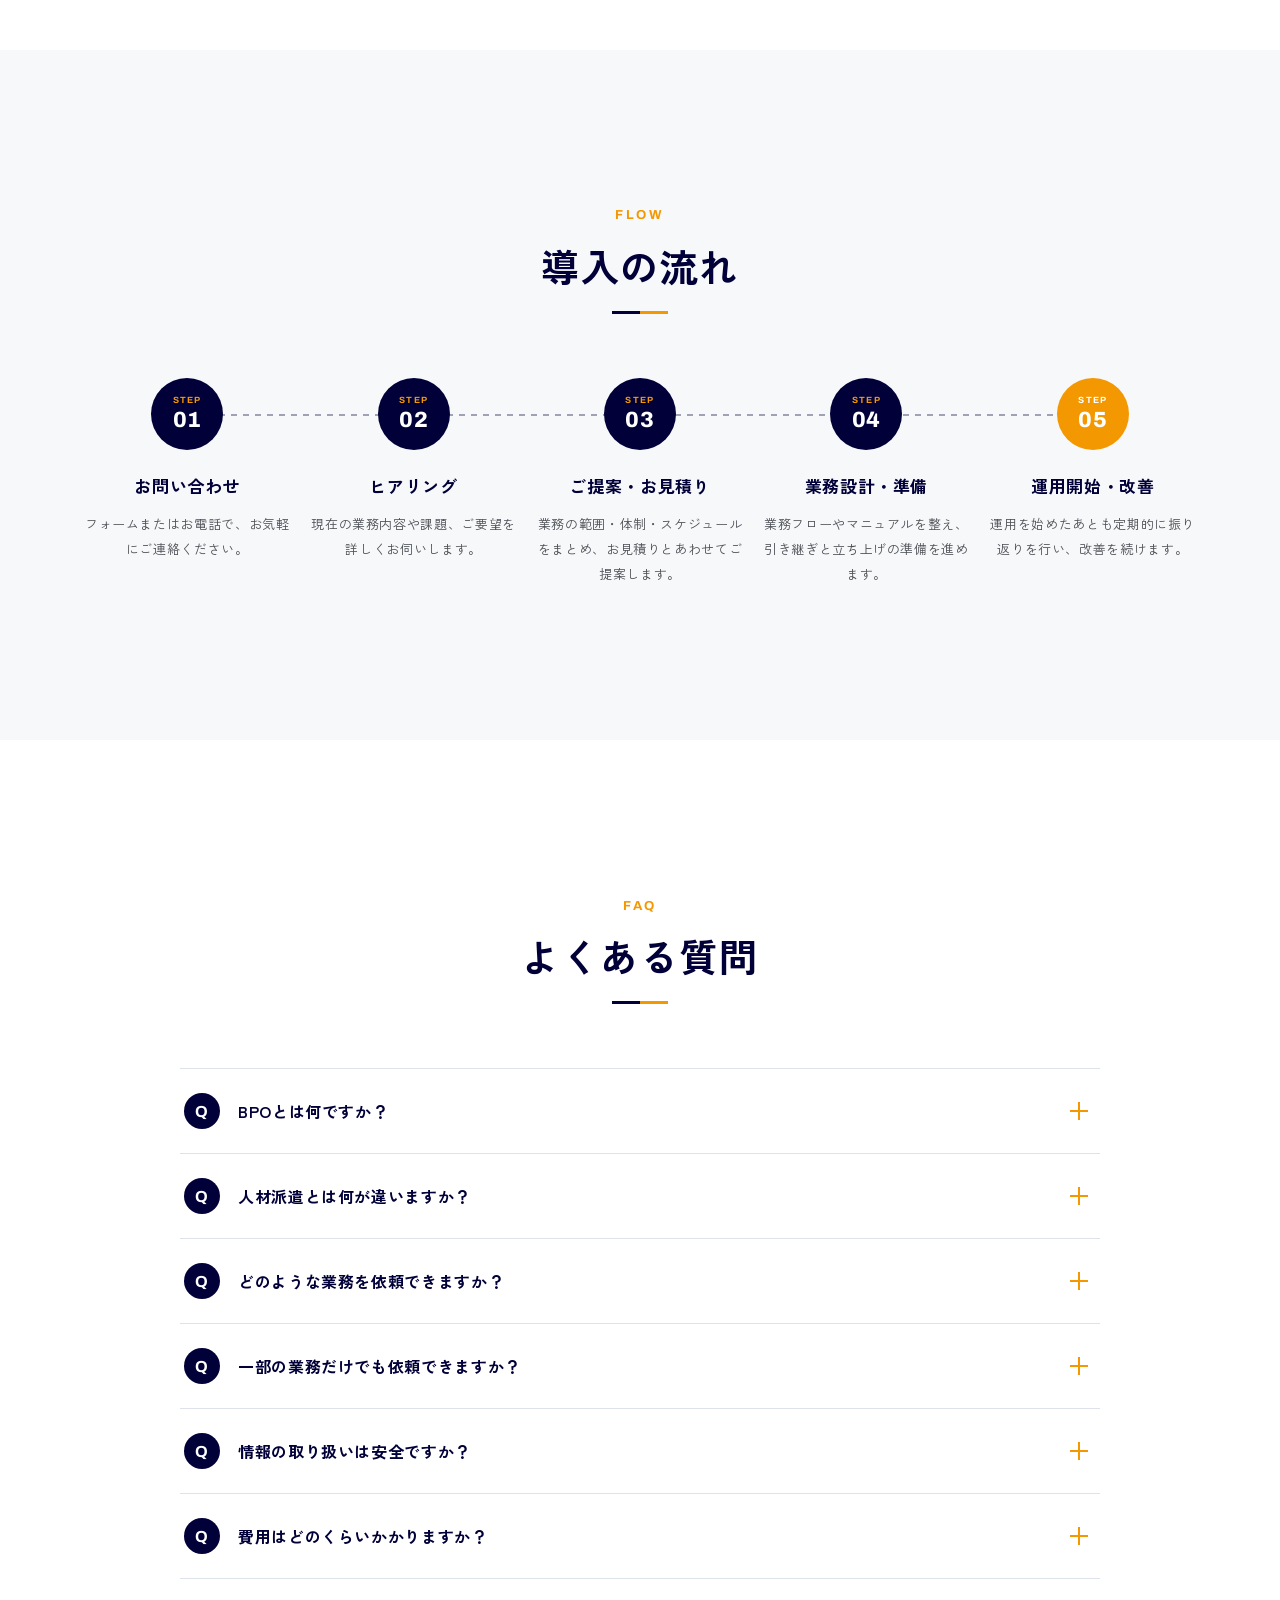
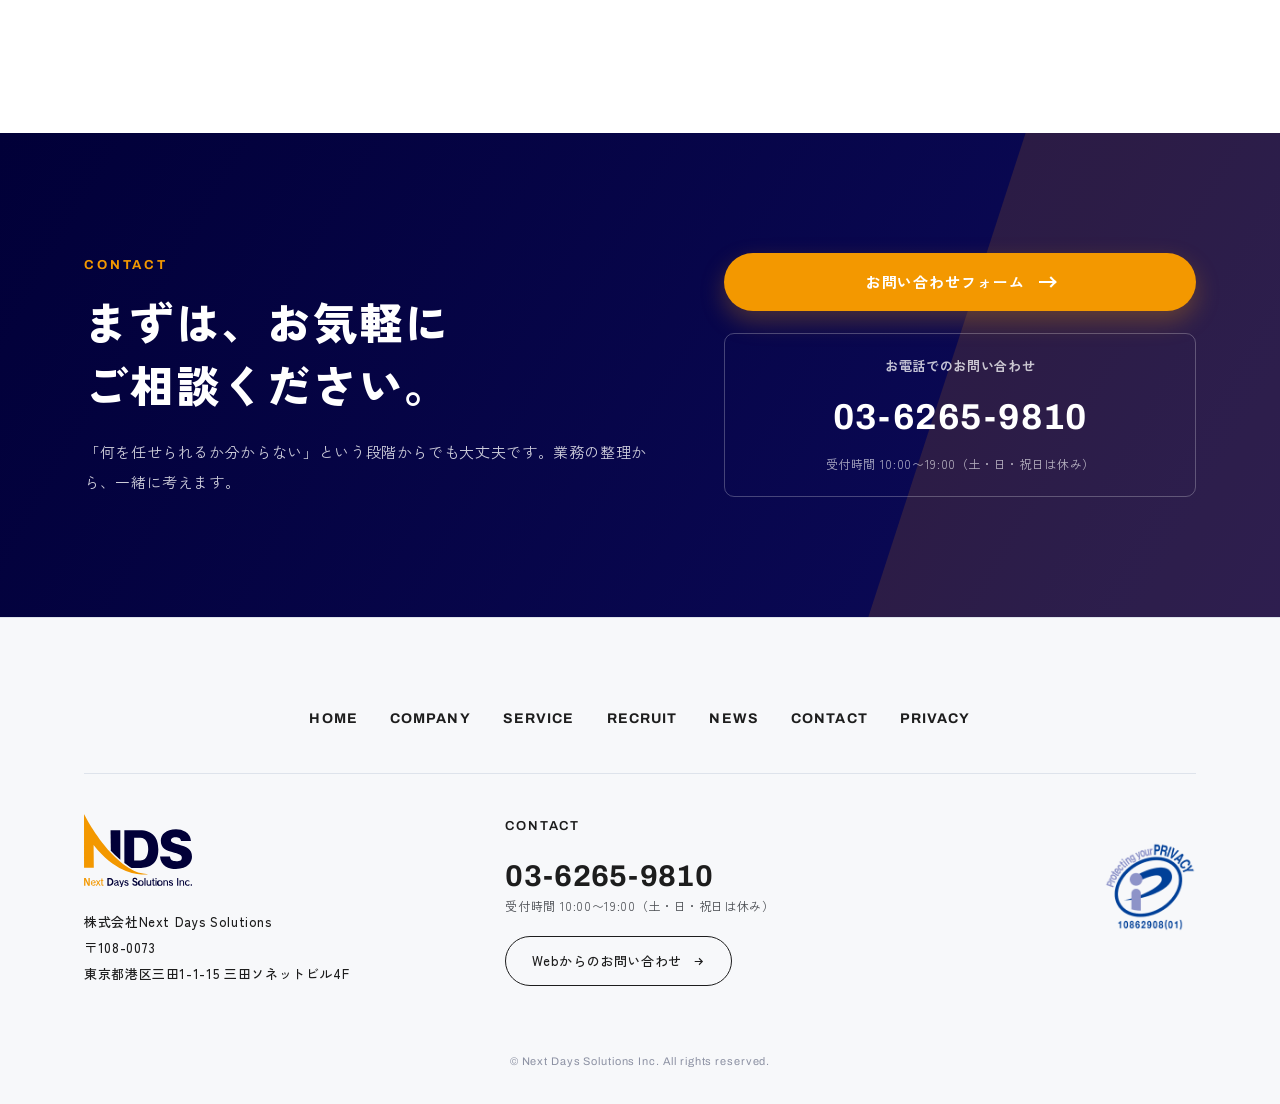
==== commit bcd8f39d: "フッターから Instagram を外し、スマホのフッターを整える - Instagram は不要になったため、全ページのフッター・フォームのサンプル画面・   inc-footer.php から削除" ====
--- a/bpo.html
+++ b/bpo.html
@@ -601,15 +601,6 @@
         </div>
 
         <div class="footer__side">
-          <!-- TODO: Instagram アカウントURL 未定 -->
-          <div class="footer__sns">
-            <!-- URL が決まるまでは押しても何も起きない -->
-            <a aria-label="Instagram">
-              <img src="image/icon_sns_instagram.svg" alt="" width="26" height="26">
-            </a>
-            <span class="footer__sns-label">Instagram</span>
-          </div>
-
           <!-- Pマーク：画像のみ・リンクなし -->
           <img class="footer__pmark" src="image/p_mark.png" alt="プライバシーマーク" width="92" height="92">
         </div>
--- a/css/layout.css
+++ b/css/layout.css
@@ -330,13 +330,11 @@
   color: #fff;
 }
 
-/* 右列：SNS と Pマークを横並びにして右端へ寄せる */
+/* 右列：Pマークを右端へ寄せる */
 .footer__side {
   display: flex;
   align-items: center;
   justify-content: flex-end;
-  /* Pマークは右端のまま、Instagram だけ中央寄りへ離す */
-  gap: clamp(44px, 7vw, 96px);
   /* 中央列の電話番号と高さを揃える */
   margin-top: 26px;
 }
@@ -344,51 +342,6 @@
 /* Pマーク：画像のみ・リンクなし */
 .footer__pmark {
   width: 92px;
-  /* SNS 側はラベルのぶん背が高いので、その差を戻して中心を揃える */
-  margin-bottom: 29px;
-}
-
-.footer__sns {
-  display: flex;
-  flex-direction: column;
-  align-items: center;
-  gap: 8px;
-}
-
-.footer__sns a {
-  cursor: pointer;
-  display: inline-flex;
-  align-items: center;
-  justify-content: center;
-  width: 50px;
-  height: 50px;
-  border: 1px solid var(--c-line);
-  border-radius: 50%;
-  transition: border-color 0.4s var(--e-out), transform 0.4s var(--e-out);
-}
-
-.footer__sns-label {
-  font-family: var(--f-en);
-  font-size: 0.8125rem;
-  font-weight: 700;
-  letter-spacing: 0.08em;
-  color: var(--c-ink);
-  white-space: nowrap;
-}
-
-.footer__sns a:hover {
-  border-color: #a3339b;   /* Instagram のパープル */
-  transform: translateY(-3px);
-}
-
-.footer__sns img {
-  width: 25px;
-  height: 25px;
-  transition: opacity 0.4s var(--e-out);
-}
-
-.footer__sns a:hover img {
-  opacity: 0.62;
 }
 
 .footer__copy {
@@ -439,13 +392,61 @@
 
   .burger { display: block; }
 
+  /* 1 列になる幅では、ロゴ・住所・連絡先・Pマークをすべて中央にそろえる */
   .footer__body {
     grid-template-columns: 1fr;
     gap: 40px;
+    text-align: center;
   }
 
-  /* 狭い画面では右列を左寄せにする */
+  .footer__logo {
+    margin-inline: auto;
+  }
+
   .footer__side {
-    justify-content: flex-start;
+    justify-content: center;
+    margin-top: 0;
   }
 }
+
+/*
+ * スマホでは、フッターのメニュー 7 つを 3 列で並べる。
+ *   HOME     COMPANY  SERVICE
+ *   NEWS     CONTACT  RECRUIT
+ *            PRIVACY
+ * どの列も、語の中心を縦にそろえる。列の幅はそれぞれいちばん長い語に合わせ、
+ * 左の列は左端、右の列は右端に置き、列と列の間は均等に空ける。
+ * HTML の並び順は PC と同じまま、置く場所だけ指定する。
+ */
+@media (max-width: 640px) {
+  .footer__nav {
+    display: grid;
+    grid-template-columns: auto 1fr auto 1fr auto;
+    gap: 16px 0;
+    justify-items: center;
+    /*
+     * 左右の列が離れすぎないよう、メニューを中央の 290px に収める。
+     * 下の区切り線は全幅のままにしたいので、幅ではなく左右の余白で絞る
+     */
+    padding-inline: max(0px, calc((100% - 290px) / 2));
+  }
+
+  /* 左の列：HOME・NEWS */
+  .footer__nav a:nth-child(1),
+  .footer__nav a:nth-child(5) { grid-column: 1; }
+
+  /* 中央の列：COMPANY・CONTACT・PRIVACY */
+  .footer__nav a:nth-child(2),
+  .footer__nav a:nth-child(6),
+  .footer__nav a:nth-child(7) { grid-column: 3; }
+
+  /* 右の列：SERVICE・RECRUIT */
+  .footer__nav a:nth-child(3),
+  .footer__nav a:nth-child(4) { grid-column: 5; }
+
+  .footer__nav a:nth-child(-n+3) { grid-row: 1; }
+  .footer__nav a:nth-child(4),
+  .footer__nav a:nth-child(5),
+  .footer__nav a:nth-child(6) { grid-row: 2; }
+  .footer__nav a:nth-child(7) { grid-row: 3; }
+}
--- a/css/page.css
+++ b/css/page.css
@@ -644,68 +644,6 @@
   opacity: 0.65;
 }
 
-/*
- * BPO事業は写真がないので、紹介ページ（bpo.html）と同じ紺×オレンジで表紙のように組む。
- * 中身は <img> と同じく、マスクと逆向きに動かす。
- */
-.srv__media--bpo {
-  display: grid;
-  place-items: center;
-  align-content: center;
-  gap: 14px;
-  aspect-ratio: 750 / 422;
-  background:
-    radial-gradient(rgba(255, 255, 255, 0.12) 1px, transparent 1px) 0 0 / 20px 20px,
-    linear-gradient(120deg, var(--c-navy) 0%, #0d0b5c 100%);
-  color: #fff;
-  text-align: center;
-}
-
-.srv__media--bpo > span {
-  transform: scale(1.1);
-  transition: transform 1.7s var(--e-out);
-}
-
-.srv.is-in .srv__media--bpo > span {
-  transform: none;
-}
-
-a.srv:hover .srv__media--bpo > span {
-  transform: scale(1.04);
-}
-
-.srv__bpo-en {
-  font-family: var(--f-en);
-  font-size: 0.75rem;
-  font-weight: 700;
-  letter-spacing: 0.24em;
-  color: var(--c-orange);
-}
-
-.srv__bpo-mark {
-  font-family: var(--f-en);
-  font-size: clamp(3rem, 8vw, 5.5rem);
-  font-weight: 800;
-  line-height: 1;
-  letter-spacing: 0.04em;
-}
-
-.srv__bpo-mark::after {
-  content: "";
-  display: block;
-  width: 44px;
-  height: 4px;
-  margin: 16px auto 0;
-  background: var(--c-orange);
-}
-
-.srv__bpo-tags {
-  font-size: clamp(0.6875rem, 1.1vw, 0.8125rem);
-  font-weight: 700;
-  letter-spacing: 0.1em;
-  opacity: 0.8;
-}
-
 /* ---- テキスト ---- */
 .srv__body {
   opacity: 0;
--- a/css/bpo.css
+++ b/css/bpo.css
@@ -188,18 +188,6 @@
   background:
     radial-gradient(60% 70% at 100% 0%, rgba(1, 0, 56, 0.06) 0%, rgba(1, 0, 56, 0) 70%),
     var(--c-bg);
-}
-
-/* 背景に薄いドット格子（TOP の FV と同じ系統） */
-.bpo-hero::before {
-  content: "";
-  position: absolute;
-  inset: 0;
-  background-image: radial-gradient(rgba(1, 0, 56, 0.09) 1px, transparent 1px);
-  background-size: 22px 22px;
-  -webkit-mask-image: linear-gradient(to bottom, #000 0%, transparent 85%);
-  mask-image: linear-gradient(to bottom, #000 0%, transparent 85%);
-  pointer-events: none;
 }
 
 .bpo-hero__inner {
@@ -370,17 +358,17 @@
 
 /*
  * ページを開いたときの登場。
- * タイトルは一気に降らせるが、こちらは約 2.5 秒かけて、ゆったり組み上がるようにする。
- *   0.30 秒  中央の丸がふくらんで現れる（0.9 秒）
- *   0.40 秒  外側の円が、真上から時計回りに描かれる（1.4 秒）。内側の点線の円は広がりながら現れる
- *   0.90 秒  5 つの業務の丸が、中心からそれぞれの位置へ出ていく（1 つ 1 秒、0.15 秒ずつずらす）
- *   2.40 秒  オレンジの弧が現れて回り始める
+ * タイトルは一気に降らせるが、こちらは約 3.7 秒かけて、ゆったり組み上がるようにする。
+ *   0.30 秒  中央の丸がふくらんで現れる（1.3 秒）
+ *   0.40 秒  外側の円が、真上から時計回りに描かれる（2.2 秒）。内側の点線の円は広がりながら現れる
+ *   1.20 秒  5 つの業務の丸が、中心からそれぞれの位置へ出ていく（1 つ 1.5 秒、0.25 秒ずつずらす）
+ *   3.60 秒  オレンジの弧が現れて回り始める
  */
 .bpo-orbit__outer {
   stroke-dasharray: 100;
   transform-origin: 200px 200px;
   transform: rotate(-90deg);
-  animation: bpo-draw 1.4s cubic-bezier(0.45, 0, 0.2, 1) 0.4s both;
+  animation: bpo-draw 2.2s cubic-bezier(0.45, 0, 0.2, 1) 0.4s both;
 }
 
 @keyframes bpo-draw {
@@ -391,7 +379,7 @@
 .bpo-orbit__inner {
   stroke-dasharray: 3 7;
   transform-origin: 200px 200px;
-  animation: bpo-ring-in 1.2s var(--e-out) 0.5s both;
+  animation: bpo-ring-in 1.8s var(--e-out) 0.5s both;
 }
 
 @keyframes bpo-ring-in {
@@ -407,7 +395,7 @@
   stroke-dasharray: 18 82;
   transform-origin: 200px 200px;
   animation:
-    bpo-fade-in 0.8s ease-out 2.4s both,
+    bpo-fade-in 1s ease-out 3.6s both,
     bpo-spin 14s linear infinite;
 }
 
@@ -437,7 +425,7 @@
   box-shadow: 0 24px 60px rgba(1, 0, 56, 0.28);
   /* 業務の丸は、この丸の後ろから飛び出す */
   z-index: 1;
-  animation: bpo-pop 0.9s cubic-bezier(0.3, 1.35, 0.5, 1) 0.3s both;
+  animation: bpo-pop 1.3s cubic-bezier(0.3, 1.3, 0.5, 1) 0.3s both;
 }
 
 @keyframes bpo-pop {
@@ -494,15 +482,15 @@
   box-shadow: 0 10px 24px rgba(1, 0, 56, 0.1);
   transform: translate(-50%, -50%);
   animation:
-    bpo-launch 1s var(--ld) both,
+    bpo-launch 1.5s var(--ld) both,
     bpo-float 6s ease-in-out var(--fd) infinite;
 }
 
-.bpo-chip--1 { left: 50%; top: 3%;  --fx: 0%;      --fy: 223.8%;  --ld: 0.9s;  --fd: 2.4s; }
-.bpo-chip--2 { left: 94%; top: 35%; --fx: -209.5%; --fy: 71.4%;   --ld: 1.05s; --fd: 2.8s; border-color: var(--c-orange); color: var(--c-orange); }
-.bpo-chip--3 { left: 78%; top: 88%; --fx: -133.3%; --fy: -181%;   --ld: 1.2s;  --fd: 3.2s; }
-.bpo-chip--4 { left: 22%; top: 88%; --fx: 133.3%;  --fy: -181%;   --ld: 1.35s; --fd: 3.6s; border-color: var(--c-orange); color: var(--c-orange); }
-.bpo-chip--5 { left: 6%;  top: 35%; --fx: 209.5%;  --fy: 71.4%;   --ld: 1.5s;  --fd: 4s; }
+.bpo-chip--1 { left: 50%; top: 3%;  --fx: 0%;      --fy: 223.8%;  --ld: 1.2s;  --fd: 3s; }
+.bpo-chip--2 { left: 94%; top: 35%; --fx: -209.5%; --fy: 71.4%;   --ld: 1.45s; --fd: 3.4s; border-color: var(--c-orange); color: var(--c-orange); }
+.bpo-chip--3 { left: 78%; top: 88%; --fx: -133.3%; --fy: -181%;   --ld: 1.7s;  --fd: 3.8s; }
+.bpo-chip--4 { left: 22%; top: 88%; --fx: 133.3%;  --fy: -181%;   --ld: 1.95s; --fd: 4.2s; border-color: var(--c-orange); color: var(--c-orange); }
+.bpo-chip--5 { left: 6%;  top: 35%; --fx: 209.5%;  --fy: 71.4%;   --ld: 2.2s;  --fd: 4.6s; }
 
 /* 中心から出ていき、少しだけ外へ行き過ぎてから、ゆっくり位置に収まる */
 @keyframes bpo-launch {
